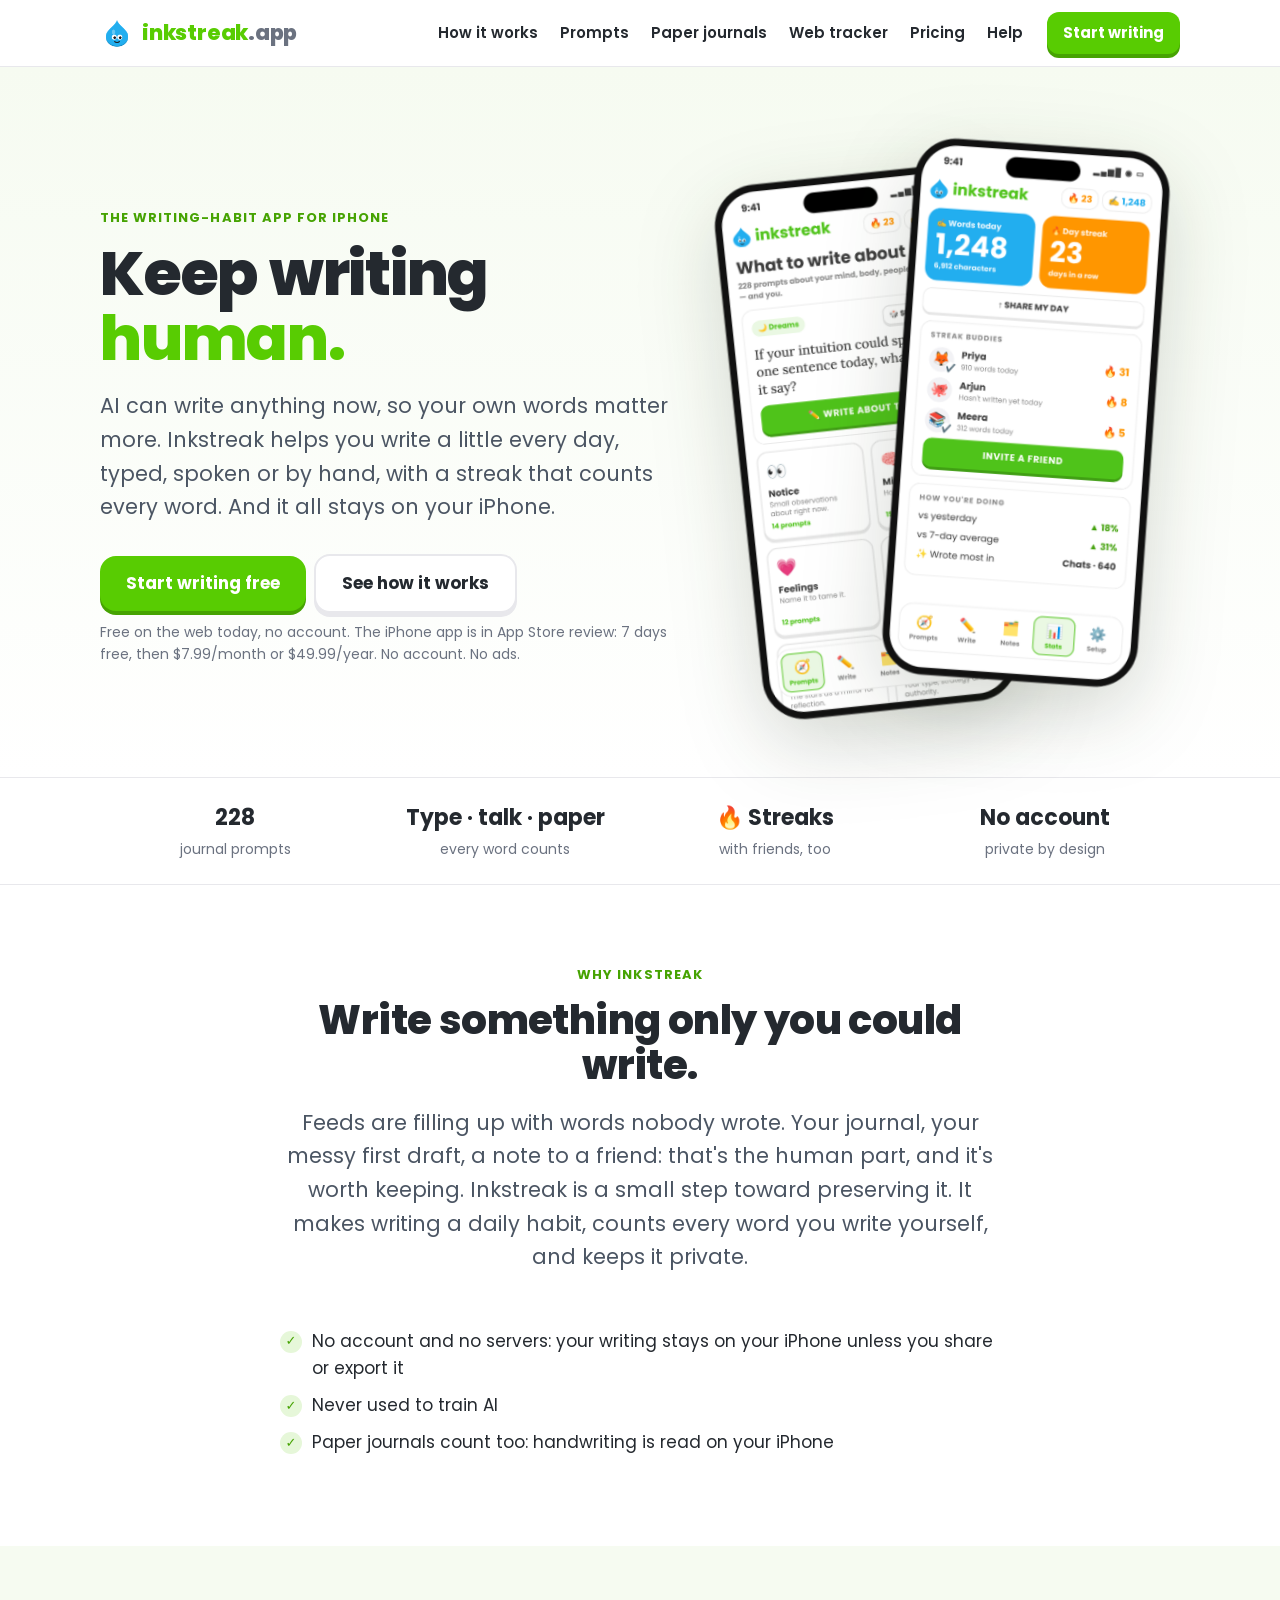
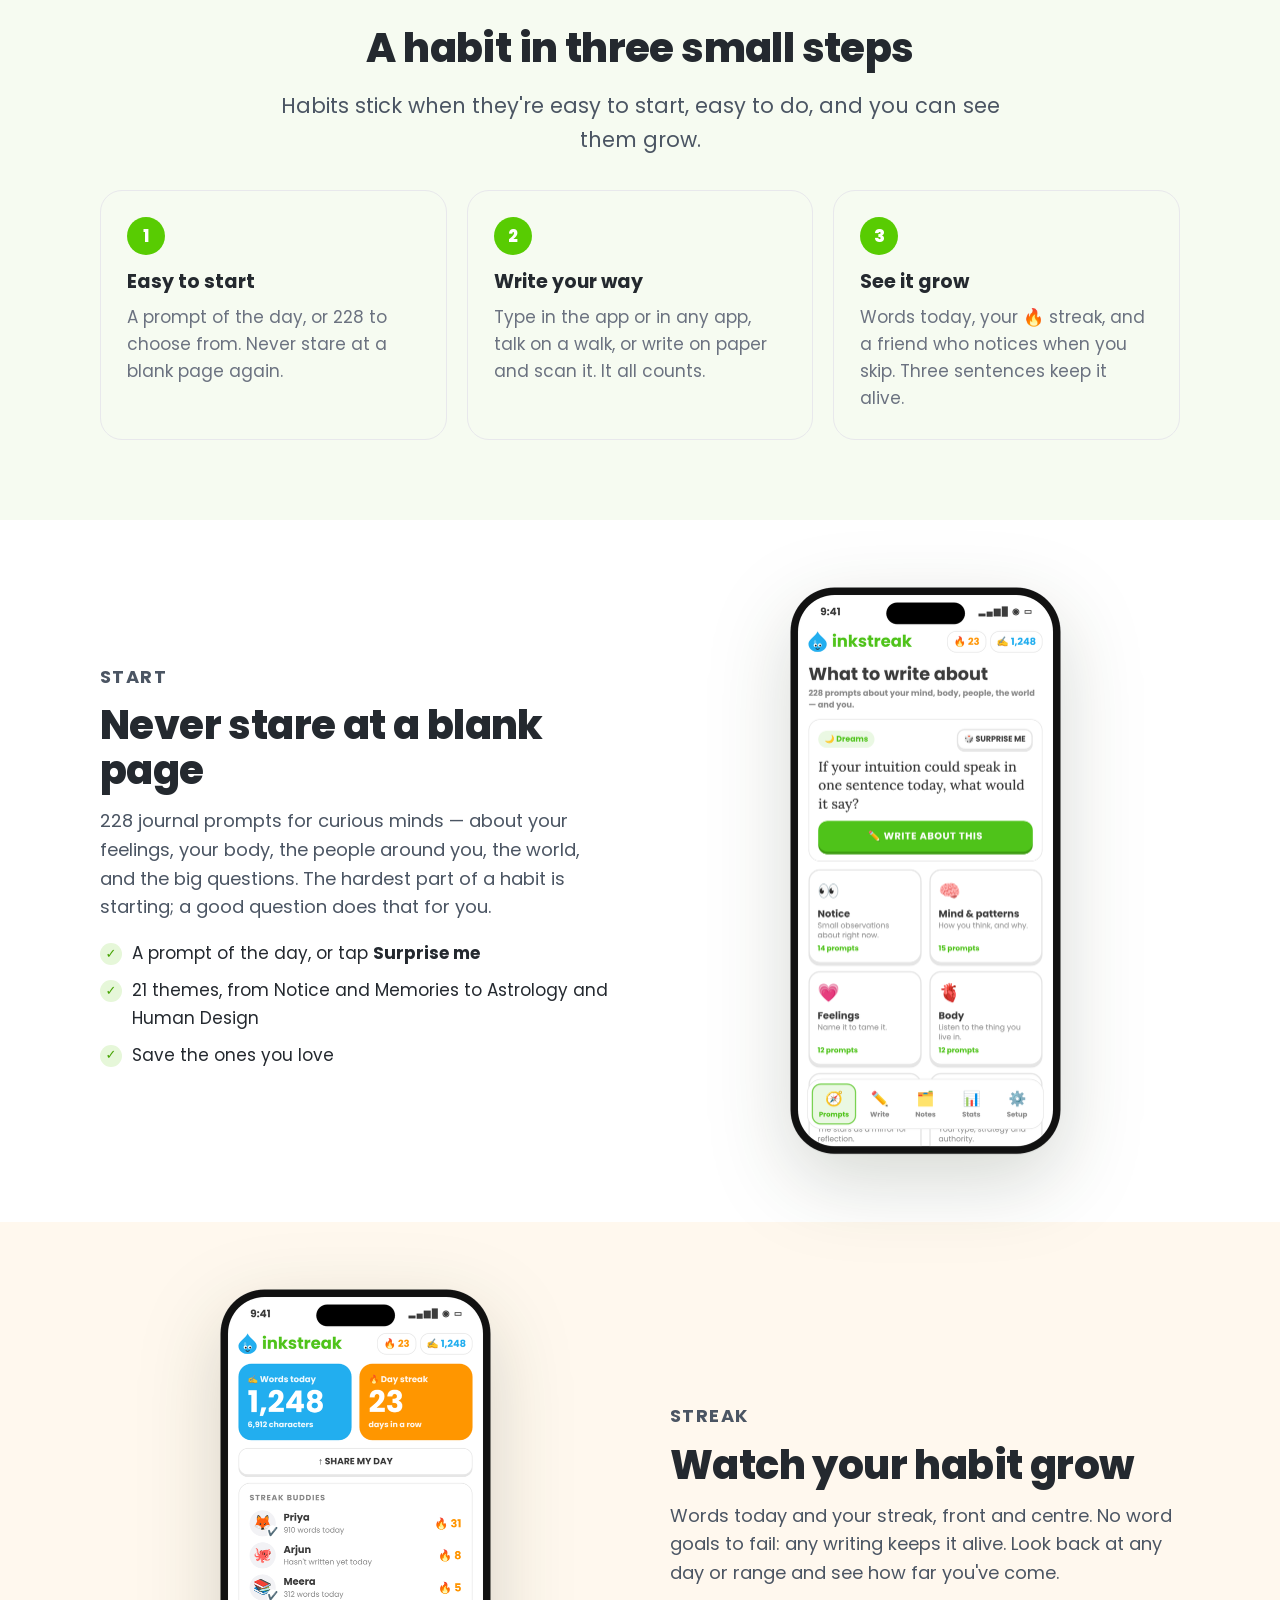
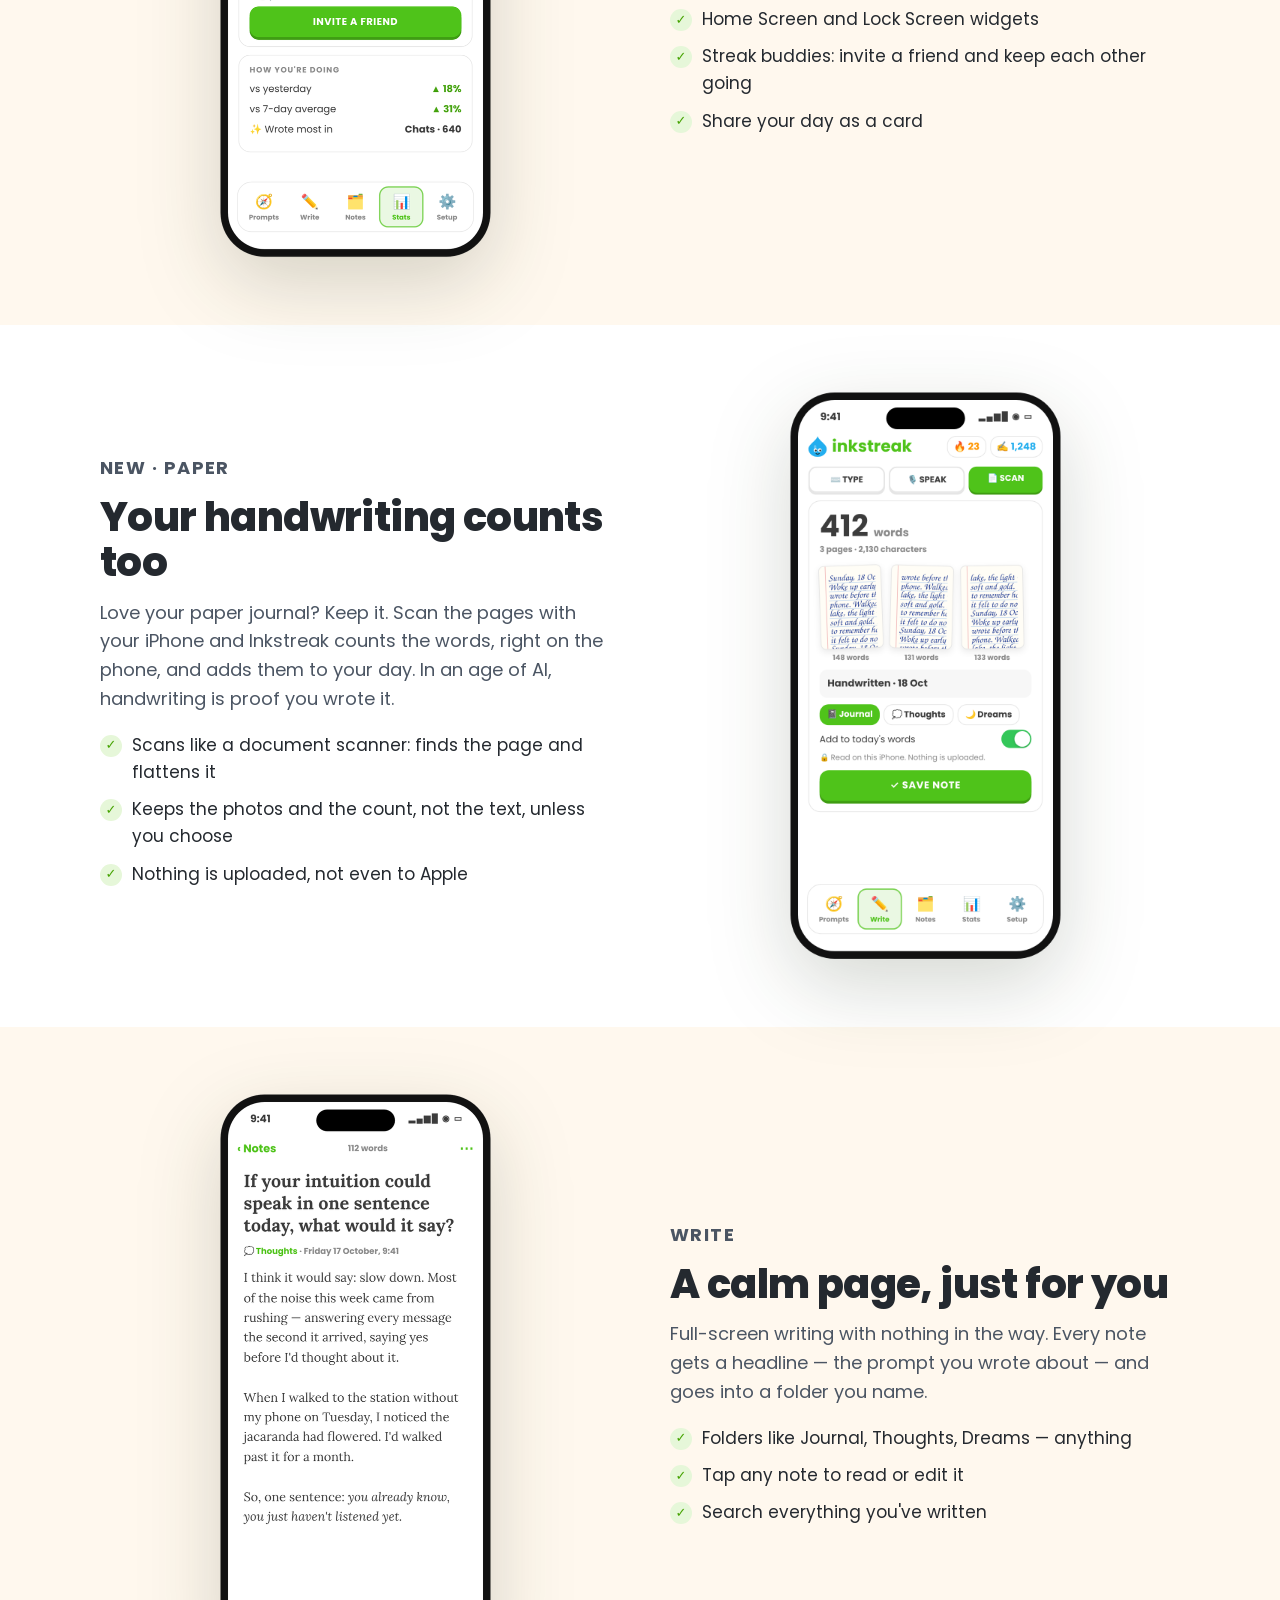
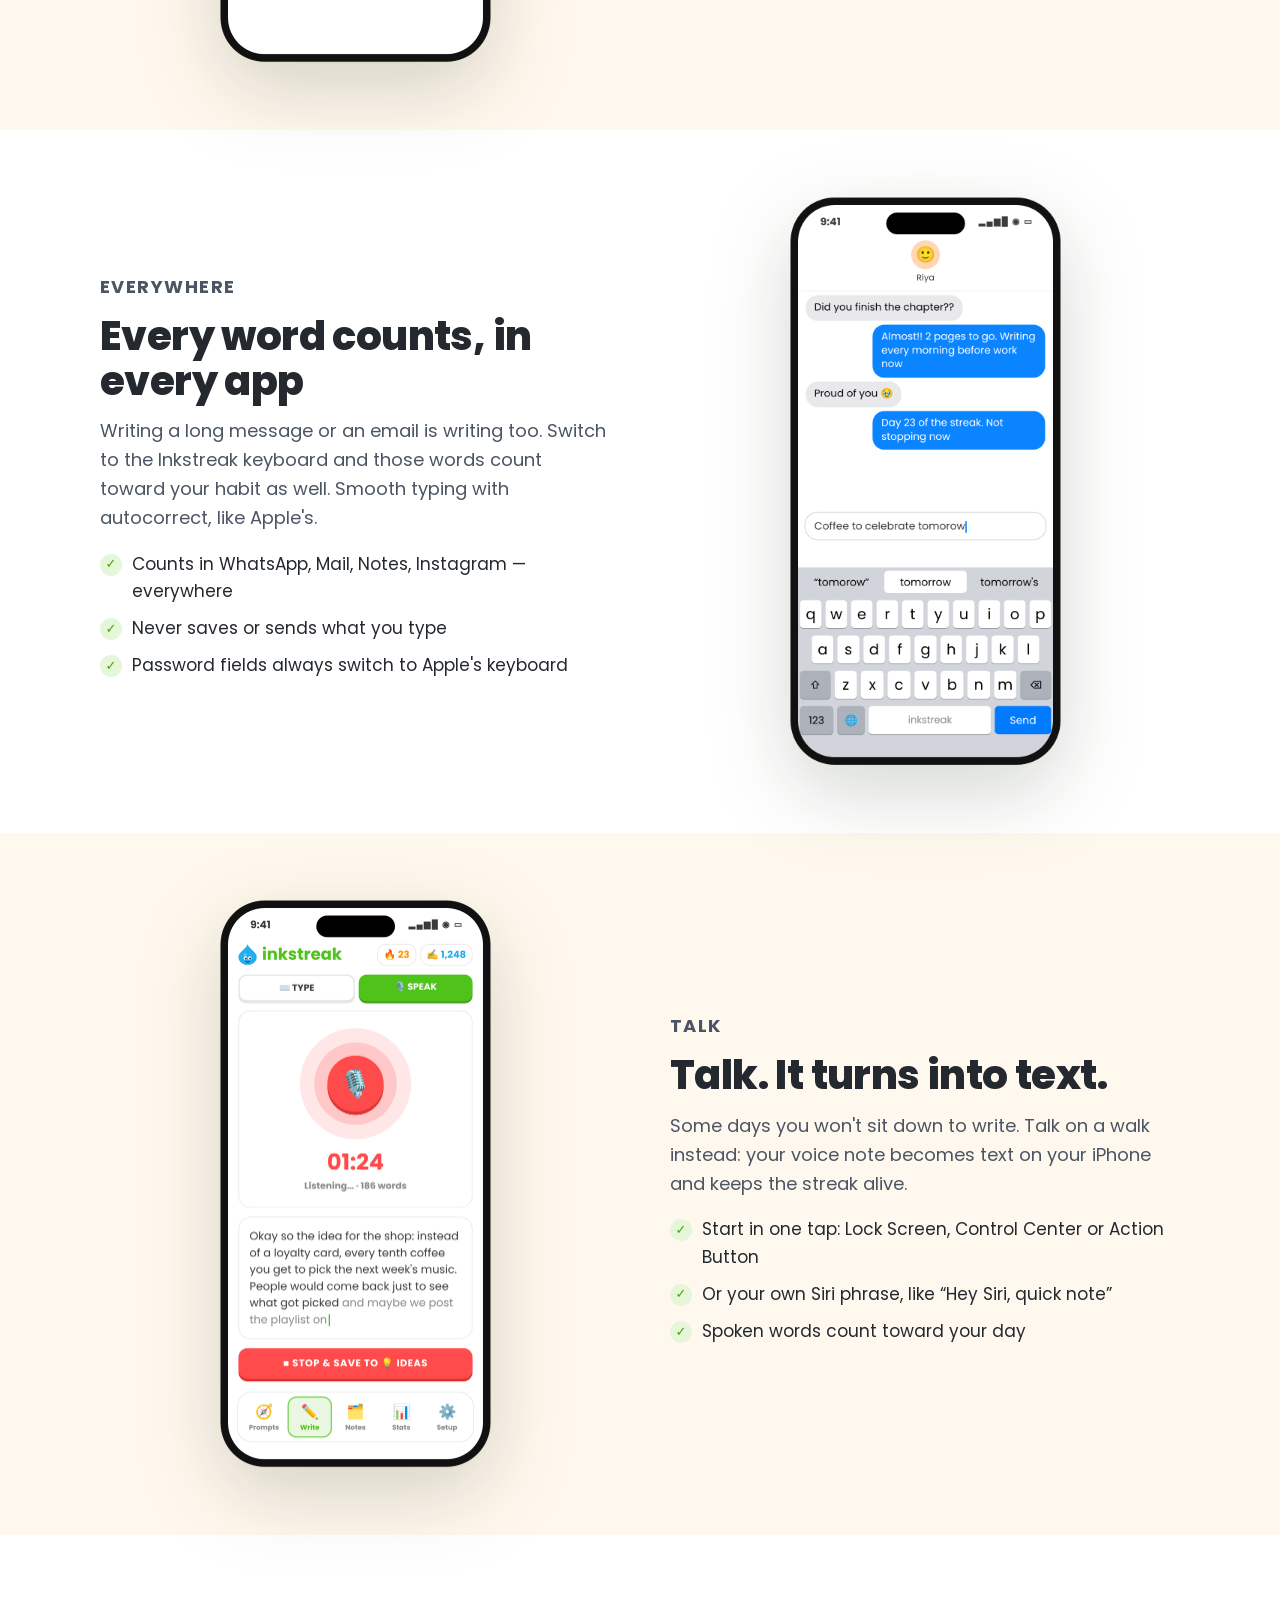
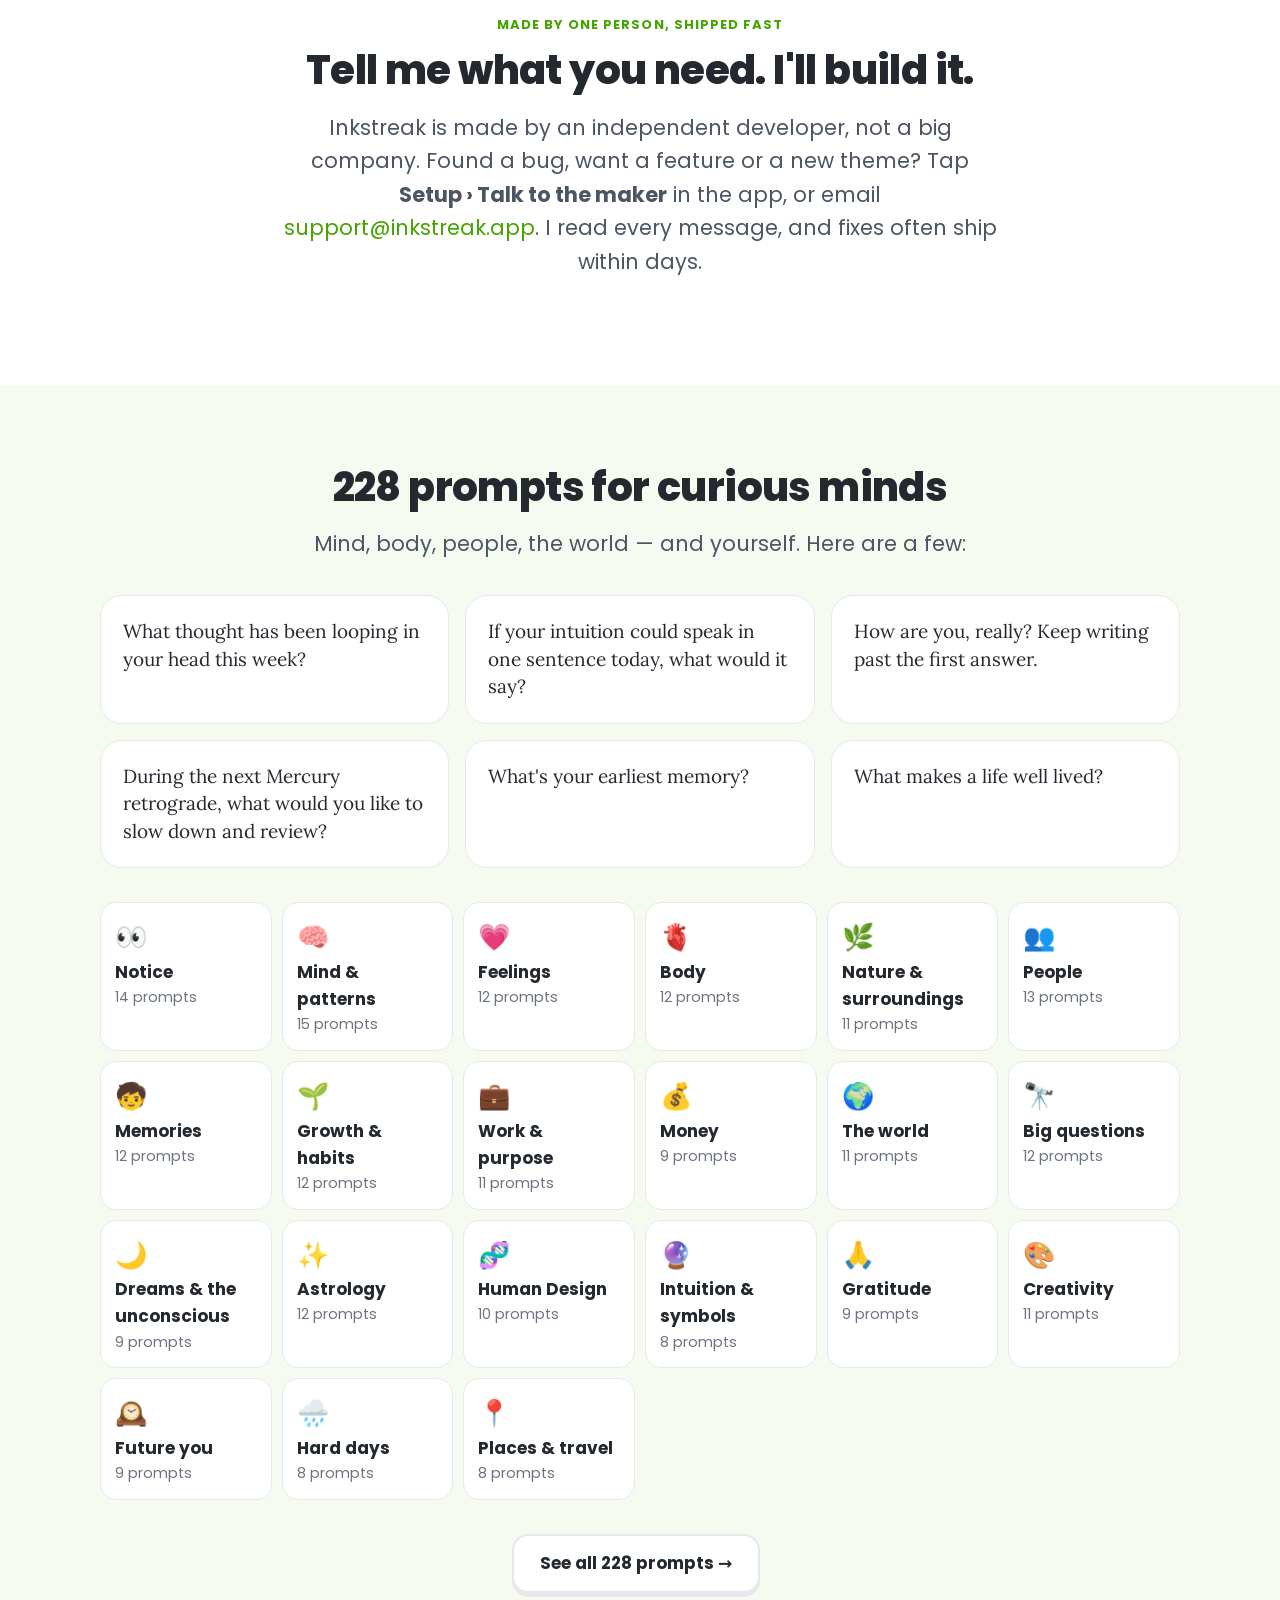
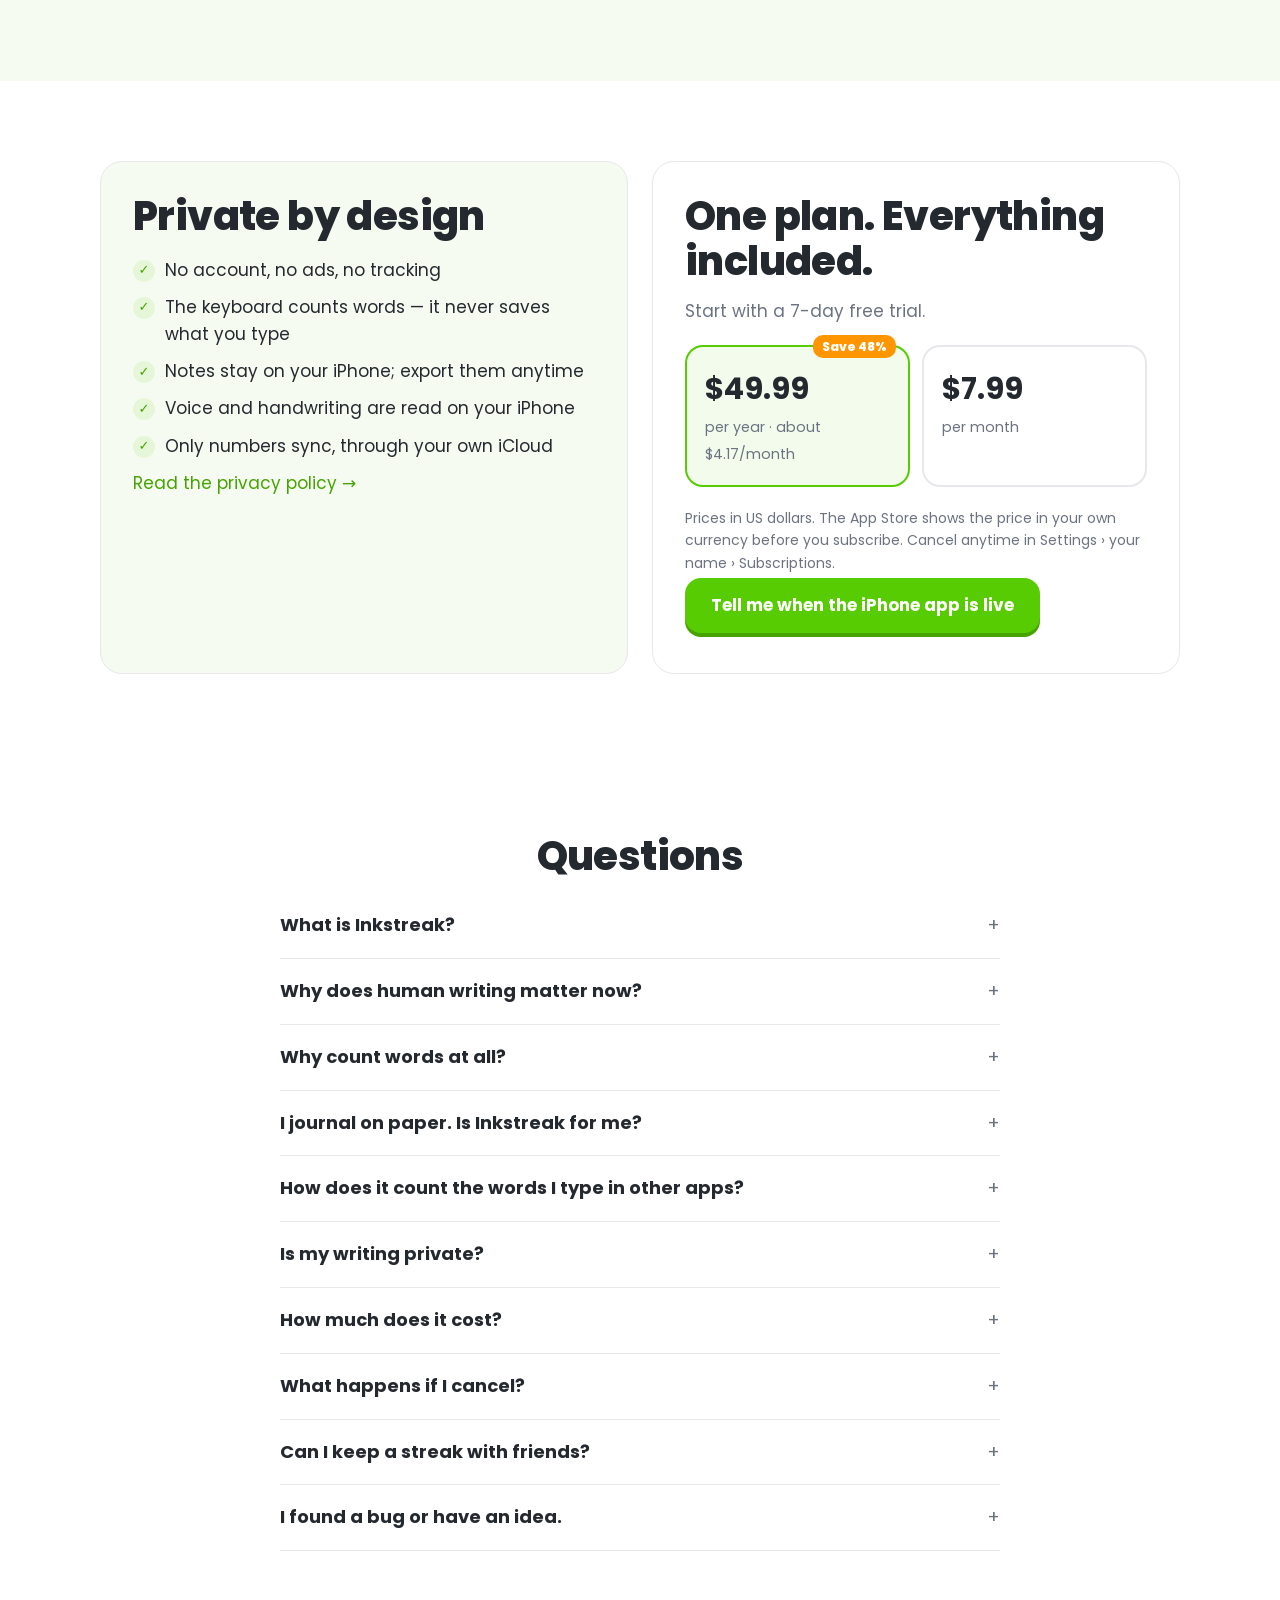
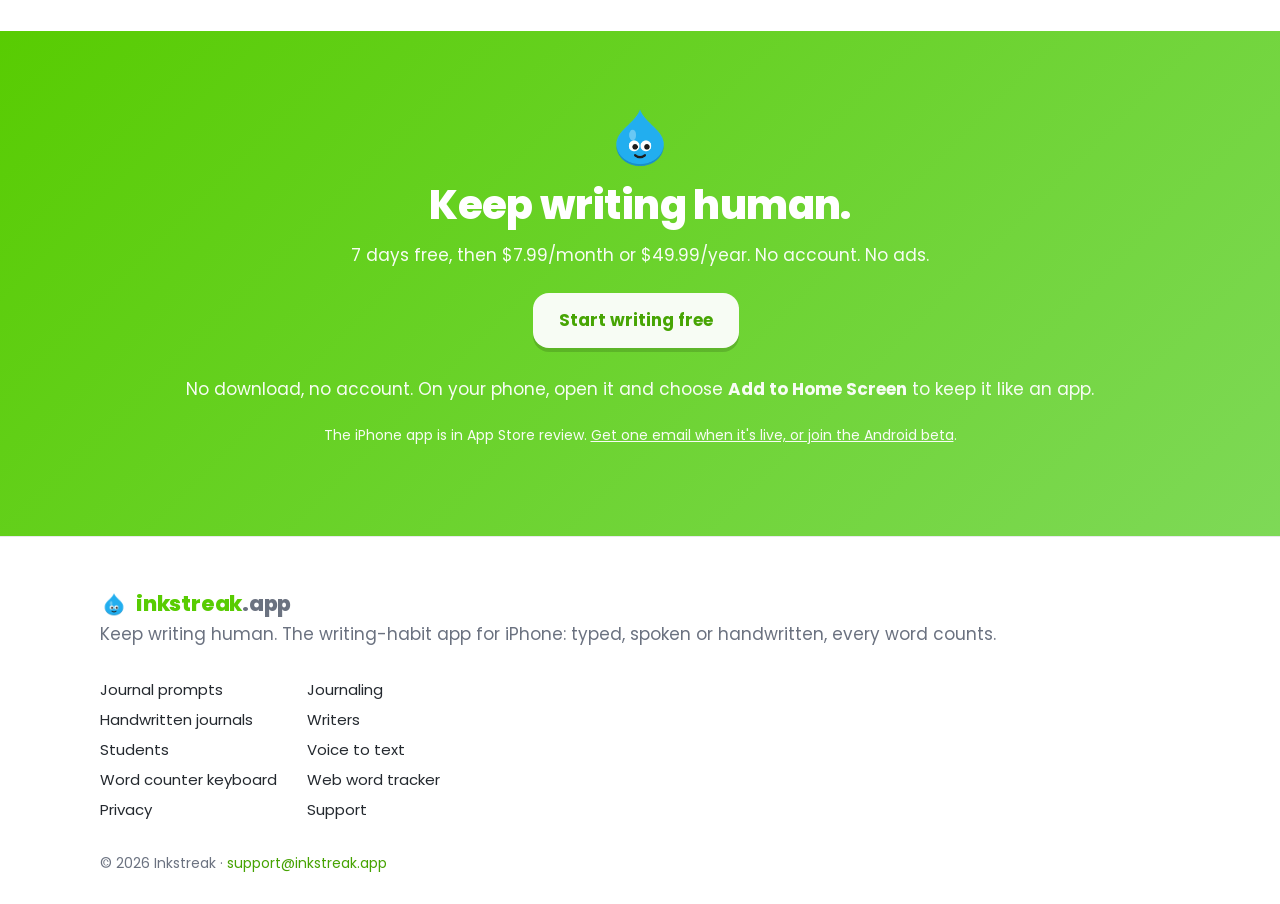
==== index.html @ d14803ef "Start writing buttons site-wide, note safety nudges and unlocks on the web tracker Co-Authored-By: C" ====
<!doctype html>
<html lang="en">
<head>
<meta charset="utf-8">
<meta name="viewport" content="width=device-width, initial-scale=1">
<title>Inkstreak — Keep Writing Human | Daily Writing Habit &amp; Journal Prompts for iPhone</title>
<meta name="description" content="AI can write anything, so your own words matter more. Build a daily writing habit with 228 journal prompts and a streak that counts every word you type, speak or write by hand. Private, on your iPhone. 7 days free.">
<link rel="canonical" href="https://inkstreak.app/">
<meta name="theme-color" content="#58CC02">
<meta property="og:type" content="website"><meta property="og:site_name" content="Inkstreak">
<meta property="og:title" content="Inkstreak — Keep Writing Human | Daily Writing Habit &amp; Journal Prompts for iPhone"><meta property="og:description" content="AI can write anything, so your own words matter more. Build a daily writing habit with 228 journal prompts and a streak that counts every word you type, speak or write by hand. Private, on your iPhone. 7 days free.">
<meta property="og:url" content="https://inkstreak.app/"><meta property="og:image" content="https://inkstreak.app/img/og.png">
<meta name="twitter:card" content="summary_large_image"><meta name="twitter:title" content="Inkstreak — Keep Writing Human | Daily Writing Habit &amp; Journal Prompts for iPhone">
<meta name="twitter:description" content="AI can write anything, so your own words matter more. Build a daily writing habit with 228 journal prompts and a streak that counts every word you type, speak or write by hand. Private, on your iPhone. 7 days free."><meta name="twitter:image" content="https://inkstreak.app/img/og.png">

<link rel="icon" type="image/png" href="favicon.png"><link rel="apple-touch-icon" href="apple-touch-icon.png">
<link rel="preconnect" href="https://fonts.googleapis.com"><link rel="preconnect" href="https://fonts.gstatic.com" crossorigin>
<link href="https://fonts.googleapis.com/css2?family=Poppins:wght@400;500;600;700;800&family=Lora:ital,wght@0,500;1,500&display=swap" rel="stylesheet">
<link rel="stylesheet" href="style.css">
<script defer data-website-id="dfid_KUDrv3UsUARsq1eUgd1q2" data-domain="inkstreak.app" src="https://datafa.st/js/script.cookieless.js"></script>
<script type="application/ld+json">{"@context": "https://schema.org", "@type": "SoftwareApplication", "name": "Inkstreak: Word Count Tracker", "alternateName": "Inkstreak", "operatingSystem": "iOS 18 or later", "applicationCategory": "ProductivityApplication", "description": "Keep writing human. Build a daily writing habit with journal prompts, voice notes, handwritten-journal scanning and a streak that counts every word you write. Private, on your iPhone.", "url": "https://inkstreak.app/", "image": "https://inkstreak.app/img/icon-512.png", "offers": [{"@type": "Offer", "name": "Inkstreak Plus monthly (7-day free trial)", "price": "7.99", "priceCurrency": "USD"}, {"@type": "Offer", "name": "Inkstreak Plus yearly (7-day free trial)", "price": "49.99", "priceCurrency": "USD"}]}</script>
<script type="application/ld+json">{"@context": "https://schema.org", "@type": "FAQPage", "mainEntity": [{"@type": "Question", "name": "What is Inkstreak?", "acceptedAnswer": {"@type": "Answer", "text": "An app that helps you build a daily writing habit. It gives you something to write about (228 journal prompts) and lets you write your way: type in the app or in any app with the Inkstreak keyboard, talk and it becomes text, or write on paper and scan the pages. Every word counts toward your daily streak, so a little writing every day becomes a habit that sticks."}}, {"@type": "Question", "name": "Why does human writing matter now?", "acceptedAnswer": {"@type": "Answer", "text": "Because so much text is now written by AI. Your own words, in a journal, a draft or a message, carry your thinking in a way generated text can't. Writing every day keeps that skill and that voice yours. Inkstreak keeps your writing on your iPhone and never uses it to train AI."}}, {"@type": "Question", "name": "Why count words at all?", "acceptedAnswer": {"@type": "Answer", "text": "Because what gets counted gets done. Seeing today's words and an unbroken streak is a small, honest reward that brings you back tomorrow. There's no word goal you have to hit: any writing on a day keeps the streak alive."}}, {"@type": "Question", "name": "I journal on paper. Is Inkstreak for me?", "acceptedAnswer": {"@type": "Answer", "text": "Yes. Scan your pages with your iPhone and Inkstreak counts the words on the phone itself, then adds them to your day. It keeps the photos and the count, not the text, unless you choose to. Nothing is uploaded."}}, {"@type": "Question", "name": "How does it count the words I type in other apps?", "acceptedAnswer": {"@type": "Answer", "text": "Switch to the Inkstreak keyboard (tap 🌐) and write anywhere: WhatsApp, Mail, Notes, Instagram. It looks like Apple's keyboard and adds up how many words you type. It never saves, reads back or sends your text, and password fields always use Apple's keyboard."}}, {"@type": "Question", "name": "Is my writing private?", "acceptedAnswer": {"@type": "Answer", "text": "Yes. There's no account and no server. Notes and scanned pages stay on your iPhone; only daily word counts sync between your devices through your own iCloud. Voice notes and handwriting are read on your iPhone."}}, {"@type": "Question", "name": "How much does it cost?", "acceptedAnswer": {"@type": "Answer", "text": "Everything starts with a 7-day free trial. After that it's $7.99 a month or $49.99 a year. Prices differ by country, and the App Store always shows yours before you subscribe. Cancel anytime in Settings › your name › Subscriptions before the trial ends and you pay nothing."}}, {"@type": "Question", "name": "What happens if I cancel?", "acceptedAnswer": {"@type": "Answer", "text": "The keyboard keeps working as a normal keyboard, but counting pauses. Your notes stay yours — you can still open, copy and export them."}}, {"@type": "Question", "name": "Can I keep a streak with friends?", "acceptedAnswer": {"@type": "Answer", "text": "Yes. Invite friends with a link from the Stats tab. You'll see each other's streak and words today — never your notes. It works through iCloud, so nobody needs an account."}}, {"@type": "Question", "name": "I found a bug or have an idea.", "acceptedAnswer": {"@type": "Answer", "text": "Please tell me! In the app, go to Setup › Talk to the maker, or email support@inkstreak.app. Inkstreak is made by one person, and fixes and ideas often ship within days."}}]}</script>
</head>
<body>
<header class="top"><div class="wrap top-row">
  <a class="brand" href="./"><img src="inky.png" alt="" width="34" height="34"><span>inkstreak<i>.app</i></span></a>
  <nav aria-label="Main"><a href="index.html#features">How it works</a><a href="journal-prompts.html">Prompts</a><a href="handwritten-journal.html">Paper journals</a><a href="write/">Web tracker</a><a href="index.html#pricing">Pricing</a><a href="support.html">Help</a></nav>
  <a class="btn small" href="write/">Start writing</a>
</div></header>
<main>

<section class="hero"><div class="wrap hero-grid">
  <div>
    <p class="kicker">The writing-habit app for iPhone</p>
    <h1>Keep writing <span class="hl">human.</span></h1>
    <p class="lead">AI can write anything now, so your own words matter more. Inkstreak helps you write a little every day, typed, spoken or by hand, with a streak that counts every word. And it all stays on your iPhone.</p>
    <a class="btn" href="write/">Start writing free</a><a class="btn ghost" href="#features">See how it works</a>
    <p class="muted small">Free on the web today, no account. The iPhone app is in App Store review: 7 days free, then <span data-inr="₹99">$7.99</span>/month or <span data-inr="₹999">$49.99</span>/year. No account. No ads.</p>
  </div>
  <div class="hero-phones"><img class="phone back" src="screen-prompts.png" alt="Inkstreak Prompts screen with a prompt of the day" width="285" height="582" loading="lazy"><img class="phone front" src="screen-stats.png" alt="Inkstreak Stats screen showing 1,248 words today and a 23-day streak" width="285" height="582" loading="lazy"></div>
</div></section>

<section class="strip"><div class="wrap strip-row">
  <div><b>228</b><span>journal prompts</span></div>
  <div><b>Type · talk · paper</b><span>every word counts</span></div>
  <div><b>🔥 Streaks</b><span>with friends, too</span></div>
  <div><b>No account</b><span>private by design</span></div>
</div></section>

<section class="section"><div class="wrap narrow center">
  <p class="kicker">Why Inkstreak</p>
  <h2>Write something only you could write.</h2>
  <p class="lead">Feeds are filling up with words nobody wrote. Your journal, your messy first draft, a note to a friend: that's the human part, and it's worth keeping. Inkstreak is a small step toward preserving it. It makes writing a daily habit, counts every word you write yourself, and keeps it private.</p>
  <ul class="ticks" style="display:inline-block;text-align:left">
    <li>No account and no servers: your writing stays on your iPhone unless you share or export it</li>
    <li>Never used to train AI</li>
    <li>Paper journals count too: handwriting is read on your iPhone</li>
  </ul>
</div></section>

<section class="section tint" id="how"><div class="wrap">
  <h2 class="center">A habit in three small steps</h2>
  <p class="center lead narrow">Habits stick when they're easy to start, easy to do, and you can see them grow.</p>
  <div class="steps">
    <div class="step"><span>1</span><h3>Easy to start</h3><p>A prompt of the day, or 228 to choose from. Never stare at a blank page again.</p></div>
    <div class="step"><span>2</span><h3>Write your way</h3><p>Type in the app or in any app, talk on a walk, or write on paper and scan it. It all counts.</p></div>
    <div class="step"><span>3</span><h3>See it grow</h3><p>Words today, your 🔥 streak, and a friend who notices when you skip. Three sentences keep it alive.</p></div>
  </div>
</div></section>

<div id="features"></div>
<section class="feature"><div class="wrap feature-grid">
<div class="feature-text"><p class="kicker">Start</p><h2>Never stare at a blank page</h2><p>228 journal prompts for curious minds — about your feelings, your body, the people around you, the world, and the big questions. The hardest part of a habit is starting; a good question does that for you.</p><ul class="ticks"><li>A prompt of the day, or tap <b>Surprise me</b></li><li>21 themes, from Notice and Memories to Astrology and Human Design</li><li>Save the ones you love</li></ul></div>
<div class="feature-img"><img class="phone " src="screen-prompts.png" alt="Prompts screen" width="285" height="582" loading="lazy"></div></div></section>
<section class="feature flip"><div class="wrap feature-grid">
<div class="feature-text"><p class="kicker">Streak</p><h2>Watch your habit grow</h2><p>Words today and your streak, front and centre. No word goals to fail: any writing keeps it alive. Look back at any day or range and see how far you've come.</p><ul class="ticks"><li>Home Screen and Lock Screen widgets</li><li>Streak buddies: invite a friend and keep each other going</li><li>Share your day as a card</li></ul></div>
<div class="feature-img"><img class="phone " src="screen-stats.png" alt="Stats with streak and buddies" width="285" height="582" loading="lazy"></div></div></section>
<section class="feature"><div class="wrap feature-grid">
<div class="feature-text"><p class="kicker">New · Paper</p><h2>Your handwriting counts too</h2><p>Love your paper journal? Keep it. Scan the pages with your iPhone and Inkstreak counts the words, right on the phone, and adds them to your day. In an age of AI, handwriting is proof you wrote it.</p><ul class="ticks"><li>Scans like a document scanner: finds the page and flattens it</li><li>Keeps the photos and the count, not the text, unless you choose</li><li>Nothing is uploaded, not even to Apple</li></ul></div>
<div class="feature-img"><img class="phone " src="screen-scan.png" alt="Scanned handwritten pages with a word count" width="285" height="582" loading="lazy"></div></div></section>
<section class="feature flip"><div class="wrap feature-grid">
<div class="feature-text"><p class="kicker">Write</p><h2>A calm page, just for you</h2><p>Full-screen writing with nothing in the way. Every note gets a headline — the prompt you wrote about — and goes into a folder you name.</p><ul class="ticks"><li>Folders like Journal, Thoughts, Dreams — anything</li><li>Tap any note to read or edit it</li><li>Search everything you've written</li></ul></div>
<div class="feature-img"><img class="phone " src="screen-note.png" alt="A note open in focus mode" width="285" height="582" loading="lazy"></div></div></section>
<section class="feature"><div class="wrap feature-grid">
<div class="feature-text"><p class="kicker">Everywhere</p><h2>Every word counts, in every app</h2><p>Writing a long message or an email is writing too. Switch to the Inkstreak keyboard and those words count toward your habit as well. Smooth typing with autocorrect, like Apple's.</p><ul class="ticks"><li>Counts in WhatsApp, Mail, Notes, Instagram — everywhere</li><li>Never saves or sends what you type</li><li>Password fields always switch to Apple's keyboard</li></ul></div>
<div class="feature-img"><img class="phone " src="screen-keyboard.png" alt="The Inkstreak keyboard with autocorrect" width="285" height="582" loading="lazy"></div></div></section>
<section class="feature flip"><div class="wrap feature-grid">
<div class="feature-text"><p class="kicker">Talk</p><h2>Talk. It turns into text.</h2><p>Some days you won't sit down to write. Talk on a walk instead: your voice note becomes text on your iPhone and keeps the streak alive.</p><ul class="ticks"><li>Start in one tap: Lock Screen, Control Center or Action Button</li><li>Or your own Siri phrase, like “Hey Siri, quick note”</li><li>Spoken words count toward your day</li></ul></div>
<div class="feature-img"><img class="phone " src="screen-voice.png" alt="Recording a voice note" width="285" height="582" loading="lazy"></div></div></section>

<section class="section"><div class="wrap narrow center">
  <p class="kicker">Made by one person, shipped fast</p>
  <h2>Tell me what you need. I'll build it.</h2>
  <p class="lead">Inkstreak is made by an independent developer, not a big company. Found a bug, want a feature or a new theme? Tap <b>Setup › Talk to the maker</b> in the app, or email <a href="mailto:support@inkstreak.app">support@inkstreak.app</a>. I read every message, and fixes often ship within days.</p>
</div></section>

<section class="section tint" id="prompts"><div class="wrap">
  <h2 class="center">228 prompts for curious minds</h2>
  <p class="center lead narrow">Mind, body, people, the world — and yourself. Here are a few:</p>
  <div class="pq-grid"><blockquote class="pq">What thought has been looping in your head this week?</blockquote><blockquote class="pq">If your intuition could speak in one sentence today, what would it say?</blockquote><blockquote class="pq">How are you, really? Keep writing past the first answer.</blockquote><blockquote class="pq">During the next Mercury retrograde, what would you like to slow down and review?</blockquote><blockquote class="pq">What&#x27;s your earliest memory?</blockquote><blockquote class="pq">What makes a life well lived?</blockquote></div>
  <div class="ptiles"><a class="ptile" href="journal-prompts.html#notice"><span class="pemoji">👀</span><b>Notice</b><small>14 prompts</small></a><a class="ptile" href="journal-prompts.html#mind"><span class="pemoji">🧠</span><b>Mind &amp; patterns</b><small>15 prompts</small></a><a class="ptile" href="journal-prompts.html#feelings"><span class="pemoji">💗</span><b>Feelings</b><small>12 prompts</small></a><a class="ptile" href="journal-prompts.html#body"><span class="pemoji">🫀</span><b>Body</b><small>12 prompts</small></a><a class="ptile" href="journal-prompts.html#nature"><span class="pemoji">🌿</span><b>Nature &amp; surroundings</b><small>11 prompts</small></a><a class="ptile" href="journal-prompts.html#people"><span class="pemoji">👥</span><b>People</b><small>13 prompts</small></a><a class="ptile" href="journal-prompts.html#memory"><span class="pemoji">🧒</span><b>Memories</b><small>12 prompts</small></a><a class="ptile" href="journal-prompts.html#growth"><span class="pemoji">🌱</span><b>Growth &amp; habits</b><small>12 prompts</small></a><a class="ptile" href="journal-prompts.html#work"><span class="pemoji">💼</span><b>Work &amp; purpose</b><small>11 prompts</small></a><a class="ptile" href="journal-prompts.html#money"><span class="pemoji">💰</span><b>Money</b><small>9 prompts</small></a><a class="ptile" href="journal-prompts.html#world"><span class="pemoji">🌍</span><b>The world</b><small>11 prompts</small></a><a class="ptile" href="journal-prompts.html#big"><span class="pemoji">🔭</span><b>Big questions</b><small>12 prompts</small></a><a class="ptile" href="journal-prompts.html#dreams"><span class="pemoji">🌙</span><b>Dreams &amp; the unconscious</b><small>9 prompts</small></a><a class="ptile" href="journal-prompts.html#astrology"><span class="pemoji">✨</span><b>Astrology</b><small>12 prompts</small></a><a class="ptile" href="journal-prompts.html#humandesign"><span class="pemoji">🧬</span><b>Human Design</b><small>10 prompts</small></a><a class="ptile" href="journal-prompts.html#symbols"><span class="pemoji">🔮</span><b>Intuition &amp; symbols</b><small>8 prompts</small></a><a class="ptile" href="journal-prompts.html#gratitude"><span class="pemoji">🙏</span><b>Gratitude</b><small>9 prompts</small></a><a class="ptile" href="journal-prompts.html#creative"><span class="pemoji">🎨</span><b>Creativity</b><small>11 prompts</small></a><a class="ptile" href="journal-prompts.html#future"><span class="pemoji">🕰️</span><b>Future you</b><small>9 prompts</small></a><a class="ptile" href="journal-prompts.html#hard"><span class="pemoji">🌧️</span><b>Hard days</b><small>8 prompts</small></a><a class="ptile" href="journal-prompts.html#travel"><span class="pemoji">📍</span><b>Places &amp; travel</b><small>8 prompts</small></a></div>
  <p class="center"><a class="btn ghost" href="journal-prompts.html">See all 228 prompts →</a></p>
</div></section>

<section class="section"><div class="wrap two">
  <div class="privacy-card">
    <h2>Private by design</h2>
    <ul class="ticks">
      <li>No account, no ads, no tracking</li>
      <li>The keyboard counts words — it never saves what you type</li>
      <li>Notes stay on your iPhone; export them anytime</li>
      <li>Voice and handwriting are read on your iPhone</li>
      <li>Only numbers sync, through your own iCloud</li>
    </ul>
    <a href="privacy.html">Read the privacy policy →</a>
  </div>
  <div class="price-card" id="pricing">
    <h2>One plan. Everything included.</h2>
    <p class="muted">Start with a 7-day free trial.</p>
    <div class="plans">
      <div class="plan best"><span class="tag">Save <span data-inr="16%">48%</span></span><b><span data-inr="₹999">$49.99</span></b><small>per year · about <span data-inr="₹83">$4.17</span>/month</small></div>
      <div class="plan"><b><span data-inr="₹99">$7.99</span></b><small>per month</small></div>
    </div>
    <p class="muted small"><span data-inr="Prices in Indian rupees, including taxes.">Prices in US dollars. The App Store shows the price in your own currency before you subscribe.</span> Cancel anytime in Settings › your name › Subscriptions.</p>
    <a class="btn" href="write/#get-app">Tell me when the iPhone app is live</a>
  </div>
</div></section>

<section class="section"><div class="wrap narrow"><h2 class="center">Questions</h2><details><summary>What is Inkstreak?</summary><p>An app that helps you build a daily writing habit. It gives you something to write about (228 journal prompts) and lets you write your way: type in the app or in any app with the Inkstreak keyboard, talk and it becomes text, or write on paper and scan the pages. Every word counts toward your daily streak, so a little writing every day becomes a habit that sticks.</p></details><details><summary>Why does human writing matter now?</summary><p>Because so much text is now written by AI. Your own words, in a journal, a draft or a message, carry your thinking in a way generated text can't. Writing every day keeps that skill and that voice yours. Inkstreak keeps your writing on your iPhone and never uses it to train AI.</p></details><details><summary>Why count words at all?</summary><p>Because what gets counted gets done. Seeing today's words and an unbroken streak is a small, honest reward that brings you back tomorrow. There's no word goal you have to hit: any writing on a day keeps the streak alive.</p></details><details><summary>I journal on paper. Is Inkstreak for me?</summary><p>Yes. Scan your pages with your iPhone and Inkstreak counts the words on the phone itself, then adds them to your day. It keeps the photos and the count, not the text, unless you choose to. Nothing is uploaded.</p></details><details><summary>How does it count the words I type in other apps?</summary><p>Switch to the Inkstreak keyboard (tap 🌐) and write anywhere: WhatsApp, Mail, Notes, Instagram. It looks like Apple's keyboard and adds up how many words you type. It never saves, reads back or sends your text, and password fields always use Apple's keyboard.</p></details><details><summary>Is my writing private?</summary><p>Yes. There's no account and no server. Notes and scanned pages stay on your iPhone; only daily word counts sync between your devices through your own iCloud. Voice notes and handwriting are read on your iPhone.</p></details><details><summary>How much does it cost?</summary><p>Everything starts with a 7-day free trial. After that it's <span data-inr="₹99">$7.99</span> a month or <span data-inr="₹999">$49.99</span> a year. <span data-inr=''>Prices differ by country, and the App Store always shows yours before you subscribe. </span>Cancel anytime in Settings › your name › Subscriptions before the trial ends and you pay nothing.</p></details><details><summary>What happens if I cancel?</summary><p>The keyboard keeps working as a normal keyboard, but counting pauses. Your notes stay yours — you can still open, copy and export them.</p></details><details><summary>Can I keep a streak with friends?</summary><p>Yes. Invite friends with a link from the Stats tab. You'll see each other's streak and words today — never your notes. It works through iCloud, so nobody needs an account.</p></details><details><summary>I found a bug or have an idea.</summary><p>Please tell me! In the app, go to Setup › Talk to the maker, or email support@inkstreak.app. Inkstreak is made by one person, and fixes and ideas often ship within days.</p></details></div></section>
<section class="cta-band" id="get"><div class="wrap center">
  <img src="inky.png" alt="" width="72" height="72">
  <h2>Keep writing human.</h2>
  <p>7 days free, then <span data-inr="₹99">$7.99</span>/month or <span data-inr="₹999">$49.99</span>/year. No account. No ads.</p>
  <p><a class="btn" href="write/">Start writing free</a></p>
  <p>No download, no account. On your phone, open it and choose <b>Add to Home Screen</b> to keep it like an app.</p>
  <p class="small">The iPhone app is in App Store review. <a style="color:#fff;text-decoration:underline" href="write/#get-app">Get one email when it's live, or join the Android beta</a>.</p>
</div></section>
</main>
<footer class="foot"><div class="wrap foot-row">
  <div><a class="brand" href="./"><img src="inky.png" alt="" width="28" height="28"><span>inkstreak<i>.app</i></span></a>
  <p class="muted">Keep writing human. The writing-habit app for iPhone: typed, spoken or handwritten, every word counts.</p></div>
  <nav aria-label="Footer">
    <a href="journal-prompts.html">Journal prompts</a><a href="journaling.html">Journaling</a><a href="handwritten-journal.html">Handwritten journals</a><a href="writers.html">Writers</a>
    <a href="students.html">Students</a><a href="voice-to-text.html">Voice to text</a><a href="typing-stats.html">Word counter keyboard</a>
    <a href="write/">Web word tracker</a><a href="privacy.html">Privacy</a><a href="support.html">Support</a></nav>
</div><div class="wrap muted small-print">© 2026 Inkstreak · <a href="mailto:support@inkstreak.app">support@inkstreak.app</a></div></footer>
<script>
(function(){try{var tz=Intl.DateTimeFormat().resolvedOptions().timeZone||"";
if(tz==="Asia/Kolkata"||tz==="Asia/Calcutta"){document.querySelectorAll("[data-inr]").forEach(function(el){el.textContent=el.getAttribute("data-inr");});
document.documentElement.classList.add("in");}}catch(e){}})();
</script>
</body>
</html>
---- style.css ----
:root{
  --green:#58CC02;--green-d:#46A302;--blue:#22AEEF;--orange:#FF9600;
  --ink:#24292F;--soft:#6B7280;--line:#E8E8EC;--bg:#FFFFFF;--tint:#F6FBF1;--cream:#FFF8EE;
  --r:22px;--max:1120px;
}
*{box-sizing:border-box;margin:0}
html{scroll-behavior:smooth}
body{font-family:Poppins,system-ui,-apple-system,sans-serif;color:var(--ink);background:var(--bg);font-size:17px;line-height:1.6;-webkit-font-smoothing:antialiased}
img{max-width:100%;height:auto;display:block}
a{color:var(--green-d);text-decoration:none}
a:hover{text-decoration:underline}
.wrap{max-width:var(--max);margin:0 auto;padding:0 20px}
.narrow{max-width:760px;margin-left:auto;margin-right:auto}
.center{text-align:center}
.muted{color:var(--soft)}
.small{font-size:14px}
h1{font-size:clamp(38px,6vw,62px);line-height:1.05;letter-spacing:-.02em;font-weight:800}
h2{font-size:clamp(28px,4vw,40px);line-height:1.12;letter-spacing:-.015em;font-weight:800;margin-bottom:14px}
h3{font-size:19px;font-weight:700}
.lead{font-size:clamp(18px,2vw,21px);color:#4B5563;margin:18px 0 26px}
.kicker{font-size:13px;font-weight:700;letter-spacing:.08em;text-transform:uppercase;color:var(--green-d);margin-bottom:12px}
.hl{color:var(--green)}

/* buttons */
.btn{display:inline-block;background:var(--green);color:#fff;font-weight:700;padding:14px 26px;border-radius:16px;box-shadow:0 4px 0 var(--green-d);margin:4px 8px 8px 0;transition:transform .1s}
.btn:hover{text-decoration:none;transform:translateY(1px);box-shadow:0 3px 0 var(--green-d)}
.btn.ghost{background:#fff;color:var(--ink);border:2px solid var(--line);box-shadow:0 4px 0 var(--line)}
.btn.small{padding:9px 16px;font-size:15px;border-radius:12px;margin:0}

/* header */
.top{position:sticky;top:0;z-index:10;background:rgba(255,255,255,.88);backdrop-filter:saturate(180%) blur(14px);border-bottom:1px solid var(--line)}
.top-row{display:flex;align-items:center;gap:24px;height:66px}
.brand{display:flex;align-items:center;gap:8px;font-weight:800;font-size:21px;color:var(--green);letter-spacing:-.01em}
.brand:hover{text-decoration:none}
.brand i{font-style:normal;color:var(--soft)}
.top nav{display:flex;gap:22px;margin-left:auto}
.top nav a{color:var(--ink);font-weight:600;font-size:15px}
@media(max-width:720px){.top nav{display:none}.top .btn{margin-left:auto}}

/* hero */
.hero{padding:70px 0 40px;background:linear-gradient(180deg,var(--tint),#fff)}
.hero.sub{padding:56px 0 30px}
.hero-grid{display:grid;grid-template-columns:1.1fr .9fr;gap:40px;align-items:center}
.hero-phones{position:relative;height:600px}
.hero-phones .phone{position:absolute;width:270px}
.hero-phones .back{left:4%;top:30px;transform:rotate(-6deg)}
.hero-phones .front{right:4%;top:0;transform:rotate(4deg)}
.hero-img{display:flex;justify-content:center}
.phone{width:285px;filter:drop-shadow(0 26px 40px rgba(20,40,10,.18))}
@media(max-width:860px){
  .hero-grid{grid-template-columns:1fr;text-align:center}
  .hero-phones{height:470px;max-width:440px;margin:0 auto;width:100%}
  .hero-phones .phone{width:215px}
  .lead{margin-left:auto;margin-right:auto}
}

/* strip */
.strip{border-top:1px solid var(--line);border-bottom:1px solid var(--line)}
.strip-row{display:grid;grid-template-columns:repeat(4,1fr);text-align:center;padding:22px 20px}
.strip-row b{display:block;font-size:22px}
.strip-row span{color:var(--soft);font-size:14px}
@media(max-width:640px){.strip-row{grid-template-columns:repeat(2,1fr);gap:16px}}

/* sections */
.section{padding:80px 0}
.tint{background:var(--tint)}
.steps{display:grid;grid-template-columns:repeat(3,1fr);gap:20px;margin-top:34px}
.step{border:1.5px solid var(--line);border-radius:var(--r);padding:26px}
.step span{display:inline-grid;place-items:center;width:38px;height:38px;border-radius:50%;background:var(--green);color:#fff;font-weight:800;margin-bottom:12px}
.step p{color:var(--soft);margin-top:6px}
@media(max-width:760px){.steps{grid-template-columns:1fr}}

/* features */
.feature{padding:60px 0}
.feature.flip{background:var(--cream)}
.feature-grid{display:grid;grid-template-columns:1fr 1fr;gap:60px;align-items:center}
.feature.flip .feature-text{order:2}
.feature-img{display:flex;justify-content:center}
.feature-text p{color:#4B5563;font-size:18px}
.ticks{list-style:none;padding:0;margin-top:18px}
.ticks li{position:relative;padding-left:32px;margin:10px 0}
.ticks li:before{content:"✓";position:absolute;left:0;top:0;width:22px;height:22px;border-radius:50%;background:#E6F7D9;color:var(--green-d);font-weight:800;font-size:13px;display:grid;place-items:center;margin-top:3px}
@media(max-width:860px){.feature-grid{grid-template-columns:1fr;gap:28px}.feature.flip .feature-text{order:0}}

/* prompts */
.pq-grid{display:grid;grid-template-columns:repeat(3,1fr);gap:16px;margin:34px 0}
.pq{font-family:Lora,Georgia,serif;font-size:19px;line-height:1.45;background:#fff;border:1.5px solid var(--line);border-radius:var(--r);padding:22px}
.ptiles{display:grid;grid-template-columns:repeat(auto-fill,minmax(150px,1fr));gap:10px;margin-bottom:30px}
.ptile{display:flex;flex-direction:column;background:#fff;border:1.5px solid var(--line);border-radius:16px;padding:14px;color:var(--ink)}
.ptile:hover{text-decoration:none;border-color:var(--green)}
.pemoji{font-size:26px}
.ptile small{color:var(--soft)}
@media(max-width:860px){.pq-grid{grid-template-columns:1fr}}
.toc{display:flex;flex-wrap:wrap;gap:8px;margin-bottom:40px}
.toc a{border:1.5px solid var(--line);border-radius:30px;padding:7px 14px;color:var(--ink);font-weight:600;font-size:15px}
.pcat{padding:30px 0;border-top:1px solid var(--line);scroll-margin-top:80px}
.pcat ol{margin-top:14px;padding-left:24px}
.pcat li{font-family:Lora,Georgia,serif;font-size:19px;margin:8px 0}

/* privacy + pricing */
.two{display:grid;grid-template-columns:1fr 1fr;gap:24px}
.privacy-card,.price-card{border:1.5px solid var(--line);border-radius:var(--r);padding:32px}
.privacy-card{background:var(--tint)}
.plans{display:grid;grid-template-columns:1fr 1fr;gap:12px;margin:20px 0}
.plan{position:relative;border:2px solid var(--line);border-radius:18px;padding:18px}
.plan.best{border-color:var(--green);background:#F3FBEC}
.plan b{display:block;font-size:30px}
.plan small{color:var(--soft)}
.tag{position:absolute;top:-12px;right:12px;background:var(--orange);color:#fff;font-size:12px;font-weight:800;border-radius:10px;padding:2px 9px}
@media(max-width:860px){.two{grid-template-columns:1fr}}

/* faq */
details{border-bottom:1px solid var(--line);padding:18px 0}
summary{font-weight:700;font-size:18px;cursor:pointer;list-style:none}
summary::-webkit-details-marker{display:none}
summary:after{content:"+";float:right;color:var(--soft);font-weight:400}
details[open] summary:after{content:"–"}
details p{color:#4B5563;margin-top:10px}

/* prose pages */
.prose h1{font-size:44px;margin-bottom:8px}
.prose h2{font-size:24px;margin:34px 0 8px}
.prose p{margin:10px 0;color:#374151}

/* cta + footer */
.cta-band{background:linear-gradient(135deg,var(--green),#7ED957);color:#fff;padding:70px 0}
.cta-band img{margin:0 auto 10px}
.cta-band h2{color:#fff}
.cta-band p{opacity:.95;margin-bottom:20px}
.cta-band .btn{background:#fff;color:var(--green-d);box-shadow:0 4px 0 rgba(0,0,0,.15)}
.foot{padding:50px 0 30px;border-top:1px solid var(--line)}
.foot-row{display:flex;justify-content:space-between;gap:30px;flex-wrap:wrap}
.foot nav{display:grid;grid-template-columns:repeat(2,auto);gap:6px 30px}
.foot nav a{color:var(--ink);font-size:15px}
.small-print{margin-top:30px;font-size:14px}
.lead.narrow{margin-left:auto;margin-right:auto}
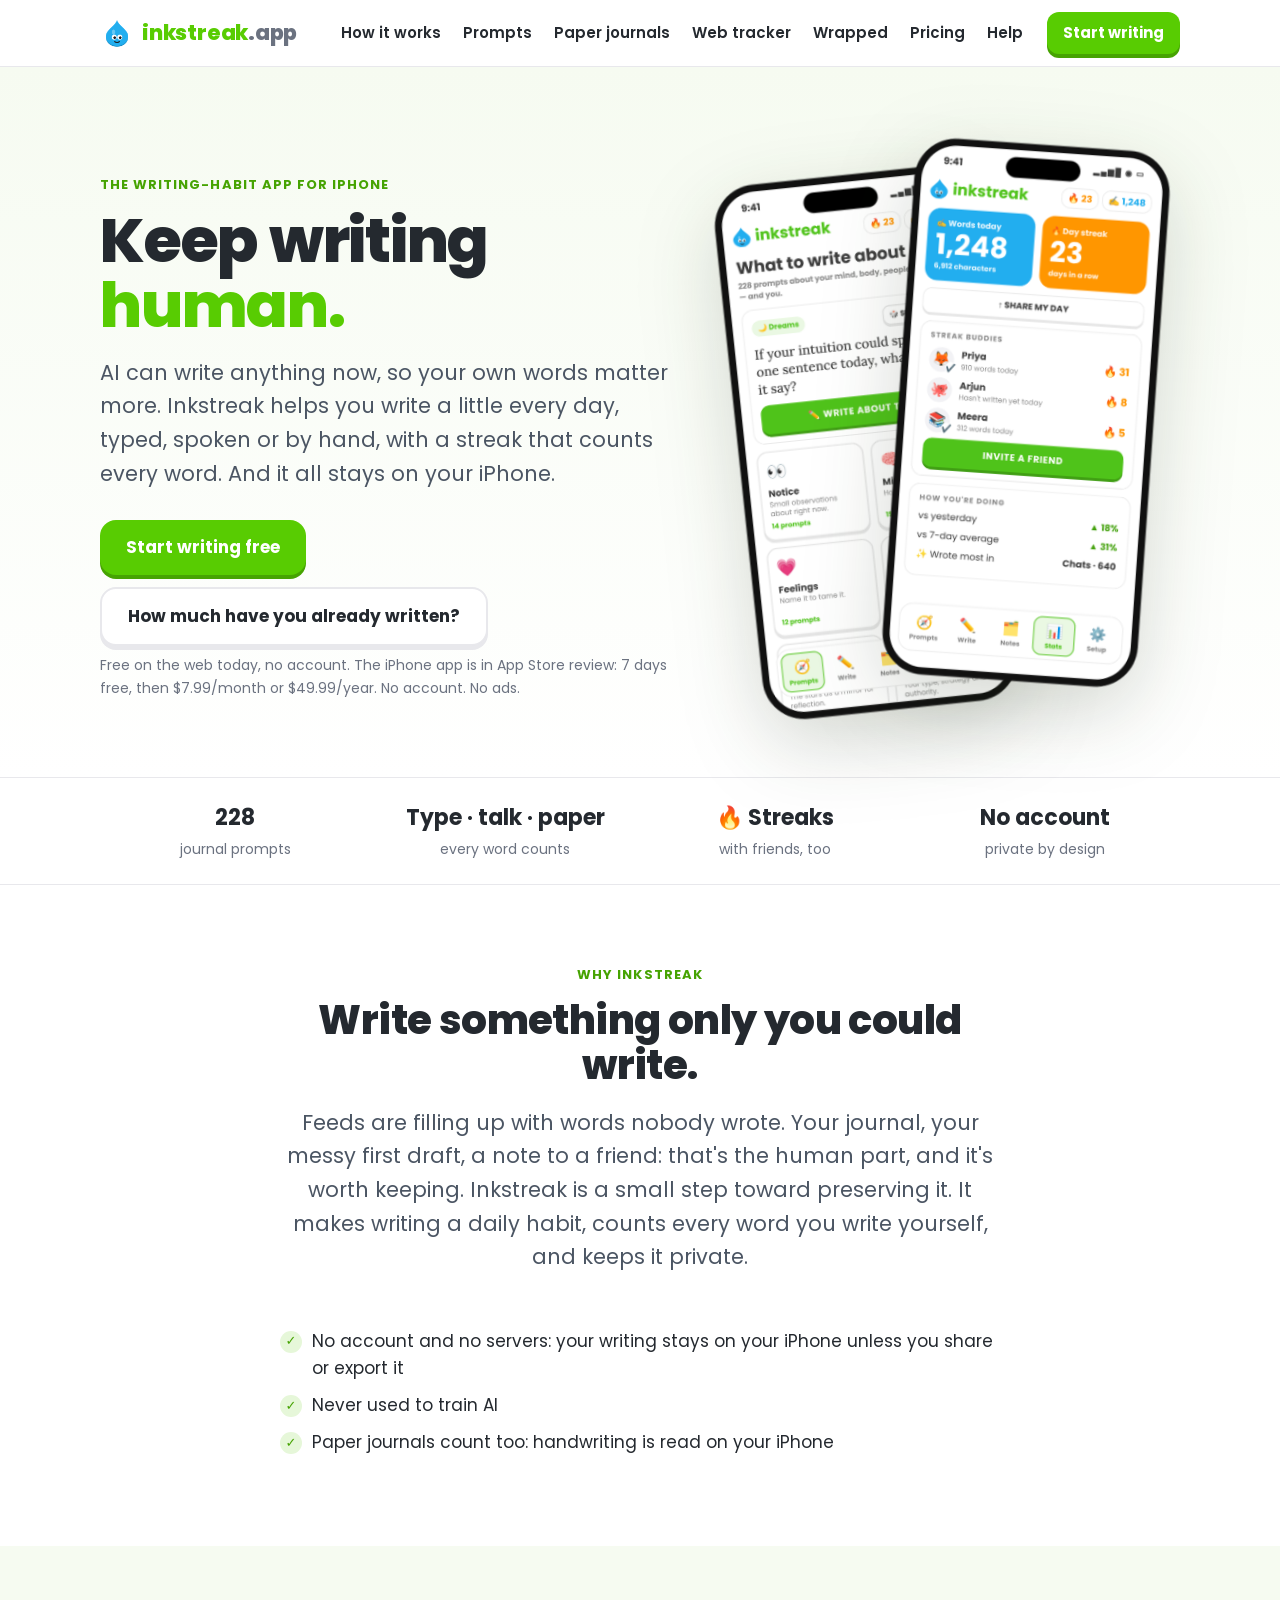
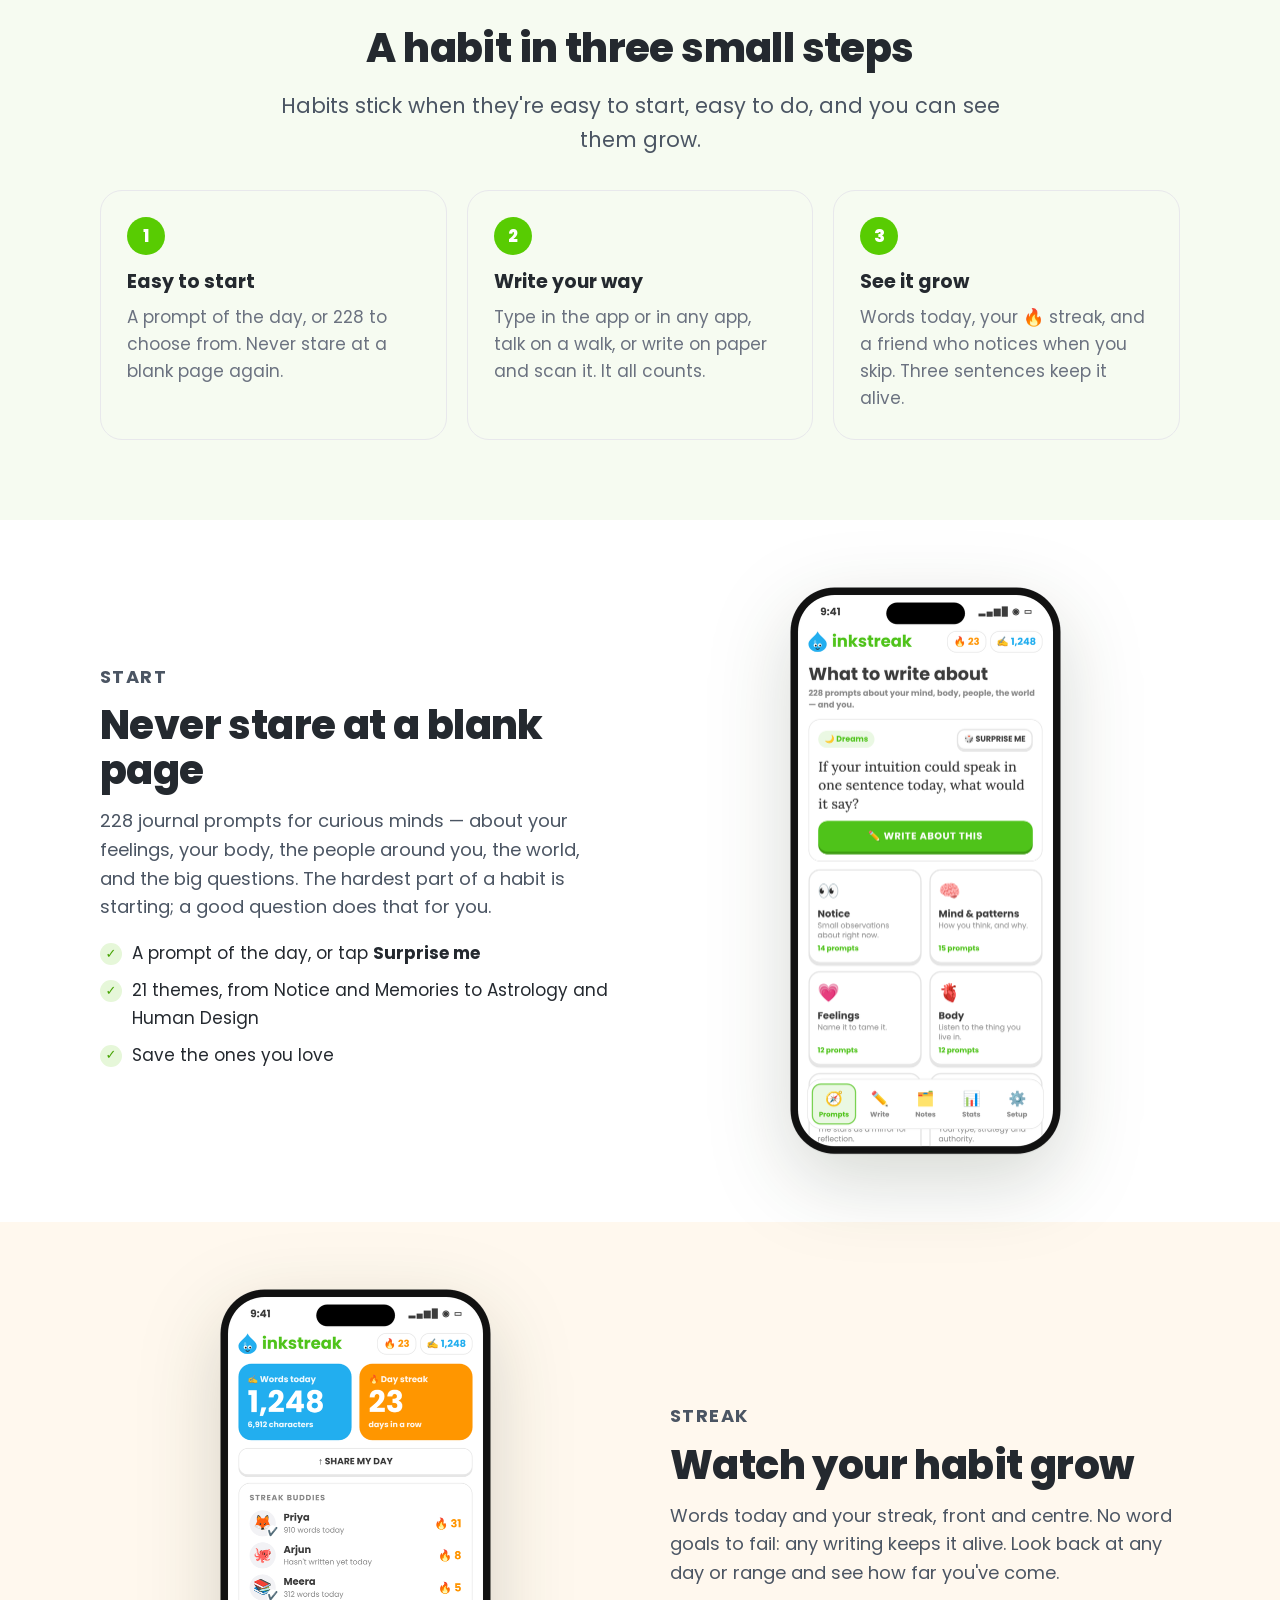
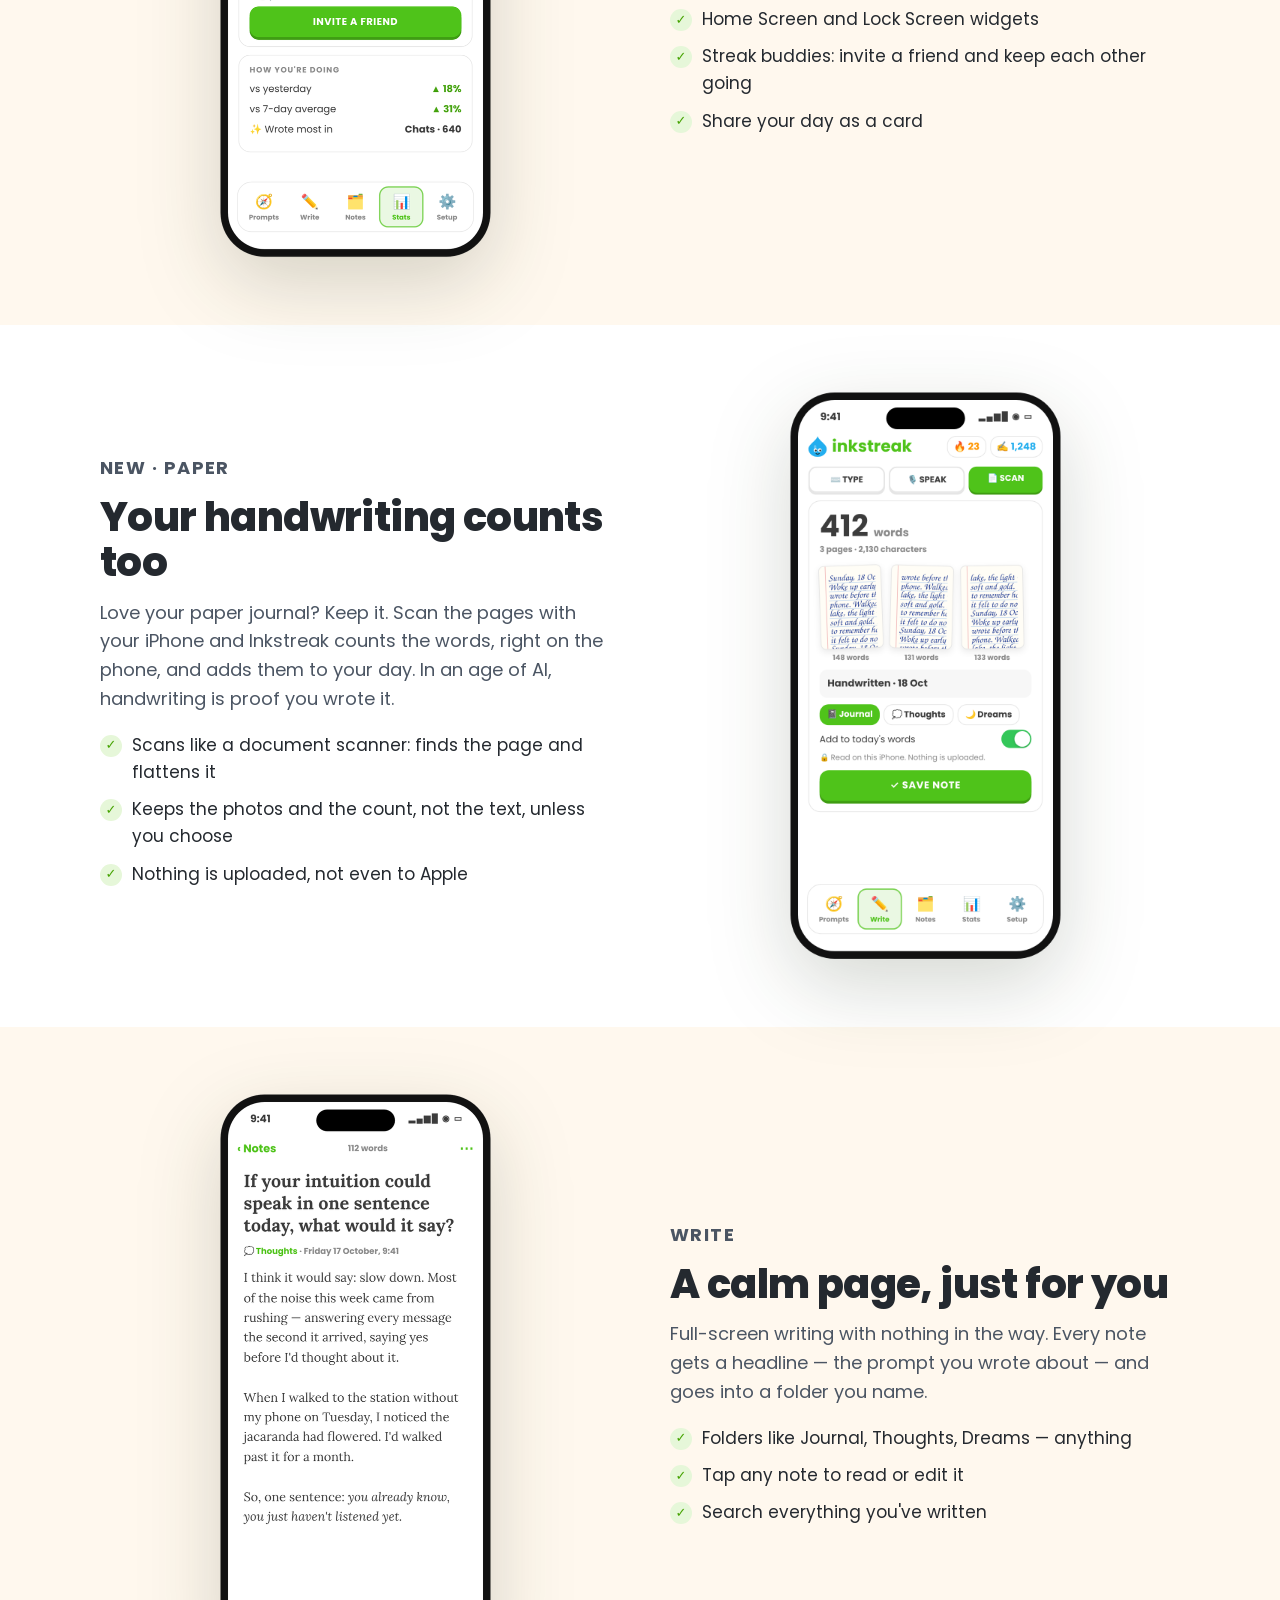
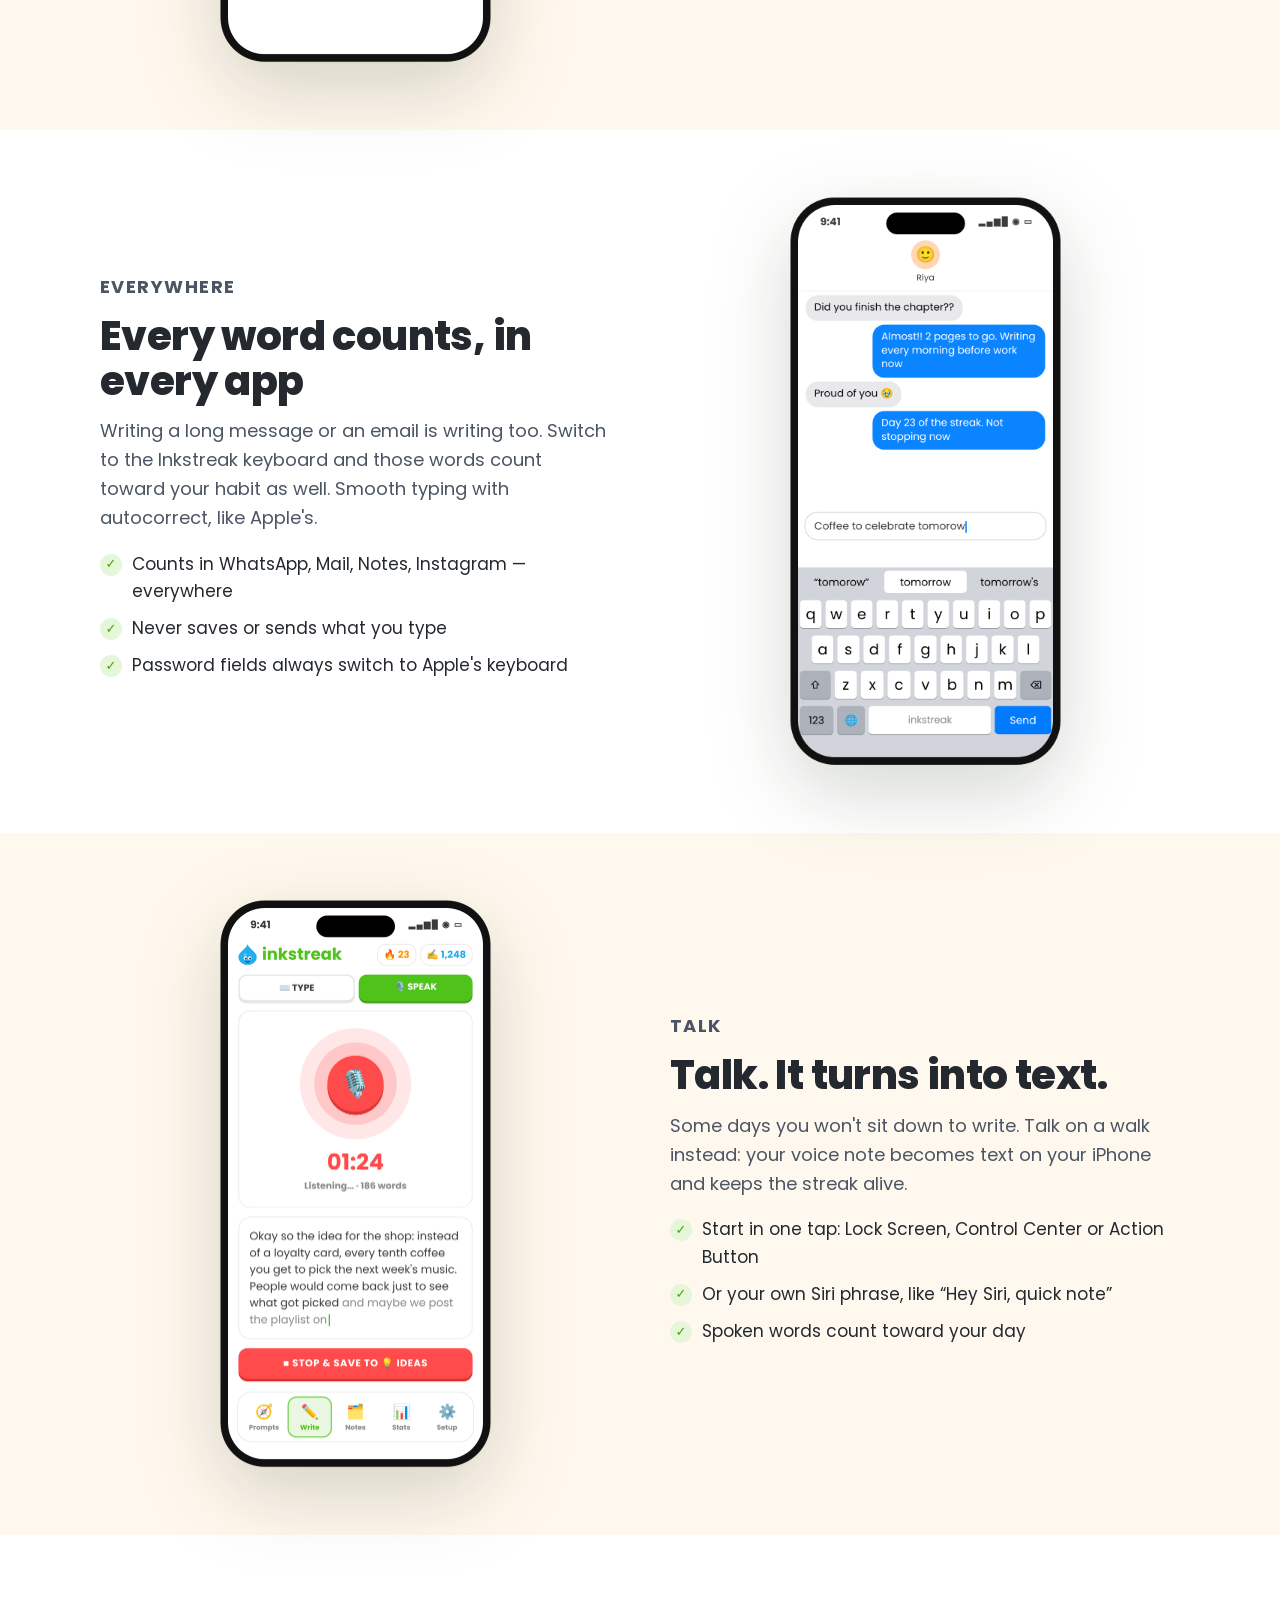
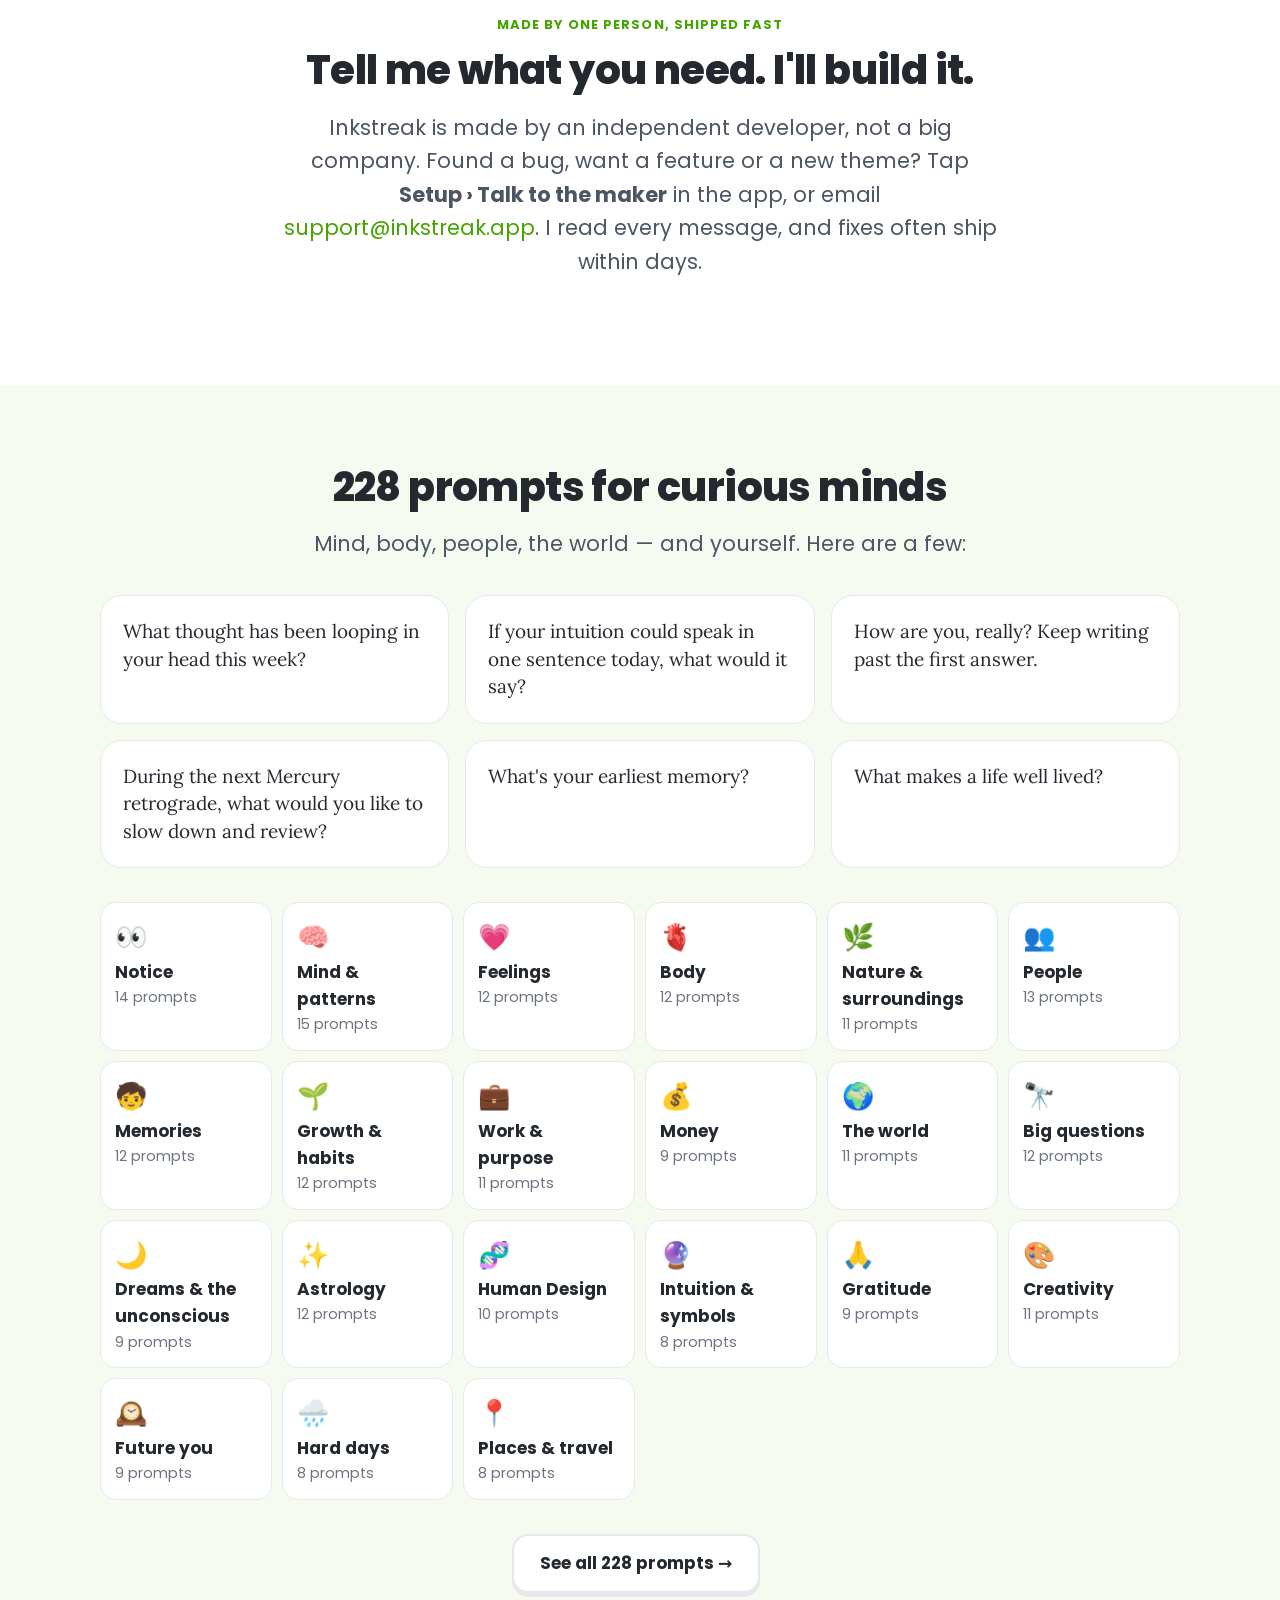
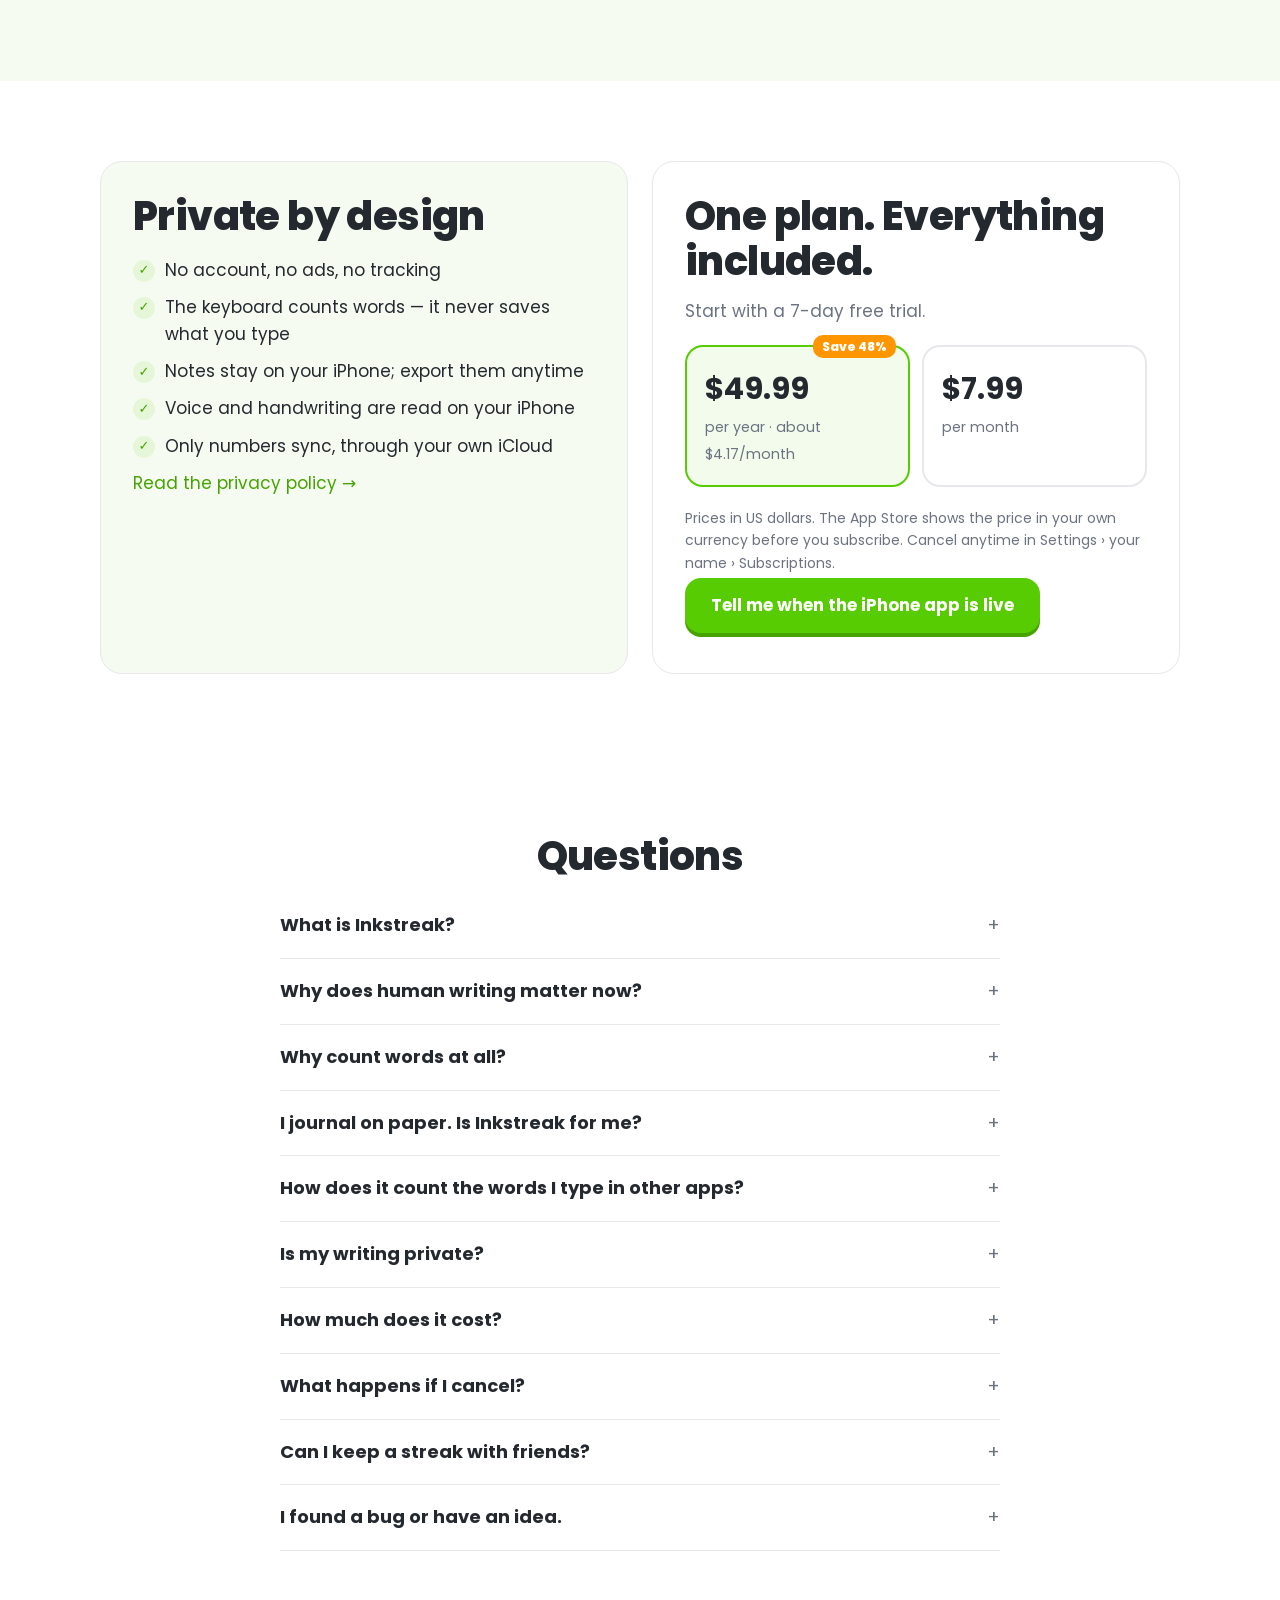
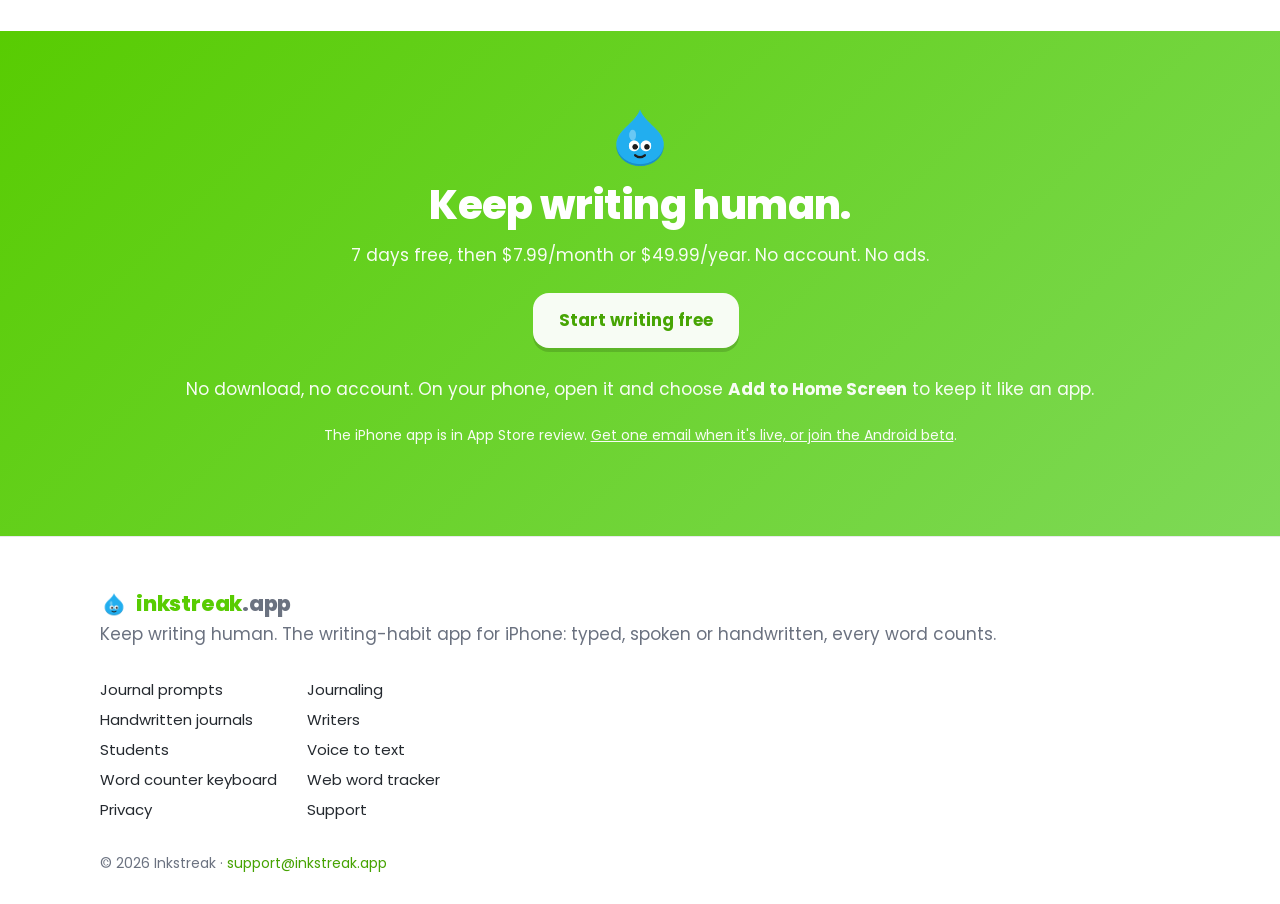
==== commit d3207043: "Add Writing Wrapped, Human receipt and 5-minute sprint Co-Authored-By: Claude Opus 5.5 <noreply@anth" ====
--- a/index.html
+++ b/index.html
@@ -24,7 +24,7 @@
 <body>
 <header class="top"><div class="wrap top-row">
   <a class="brand" href="./"><img src="inky.png" alt="" width="34" height="34"><span>inkstreak<i>.app</i></span></a>
-  <nav aria-label="Main"><a href="index.html#features">How it works</a><a href="journal-prompts.html">Prompts</a><a href="handwritten-journal.html">Paper journals</a><a href="write/">Web tracker</a><a href="index.html#pricing">Pricing</a><a href="support.html">Help</a></nav>
+  <nav aria-label="Main"><a href="index.html#features">How it works</a><a href="journal-prompts.html">Prompts</a><a href="handwritten-journal.html">Paper journals</a><a href="write/">Web tracker</a><a href="wrapped/">Wrapped</a><a href="index.html#pricing">Pricing</a><a href="support.html">Help</a></nav>
   <a class="btn small" href="write/">Start writing</a>
 </div></header>
 <main>
@@ -34,7 +34,7 @@
     <p class="kicker">The writing-habit app for iPhone</p>
     <h1>Keep writing <span class="hl">human.</span></h1>
     <p class="lead">AI can write anything now, so your own words matter more. Inkstreak helps you write a little every day, typed, spoken or by hand, with a streak that counts every word. And it all stays on your iPhone.</p>
-    <a class="btn" href="write/">Start writing free</a><a class="btn ghost" href="#features">See how it works</a>
+    <a class="btn" href="write/">Start writing free</a><a class="btn ghost" href="wrapped/">How much have you already written?</a>
     <p class="muted small">Free on the web today, no account. The iPhone app is in App Store review: 7 days free, then <span data-inr="₹99">$7.99</span>/month or <span data-inr="₹999">$49.99</span>/year. No account. No ads.</p>
   </div>
   <div class="hero-phones"><img class="phone back" src="screen-prompts.png" alt="Inkstreak Prompts screen with a prompt of the day" width="285" height="582" loading="lazy"><img class="phone front" src="screen-stats.png" alt="Inkstreak Stats screen showing 1,248 words today and a 23-day streak" width="285" height="582" loading="lazy"></div>
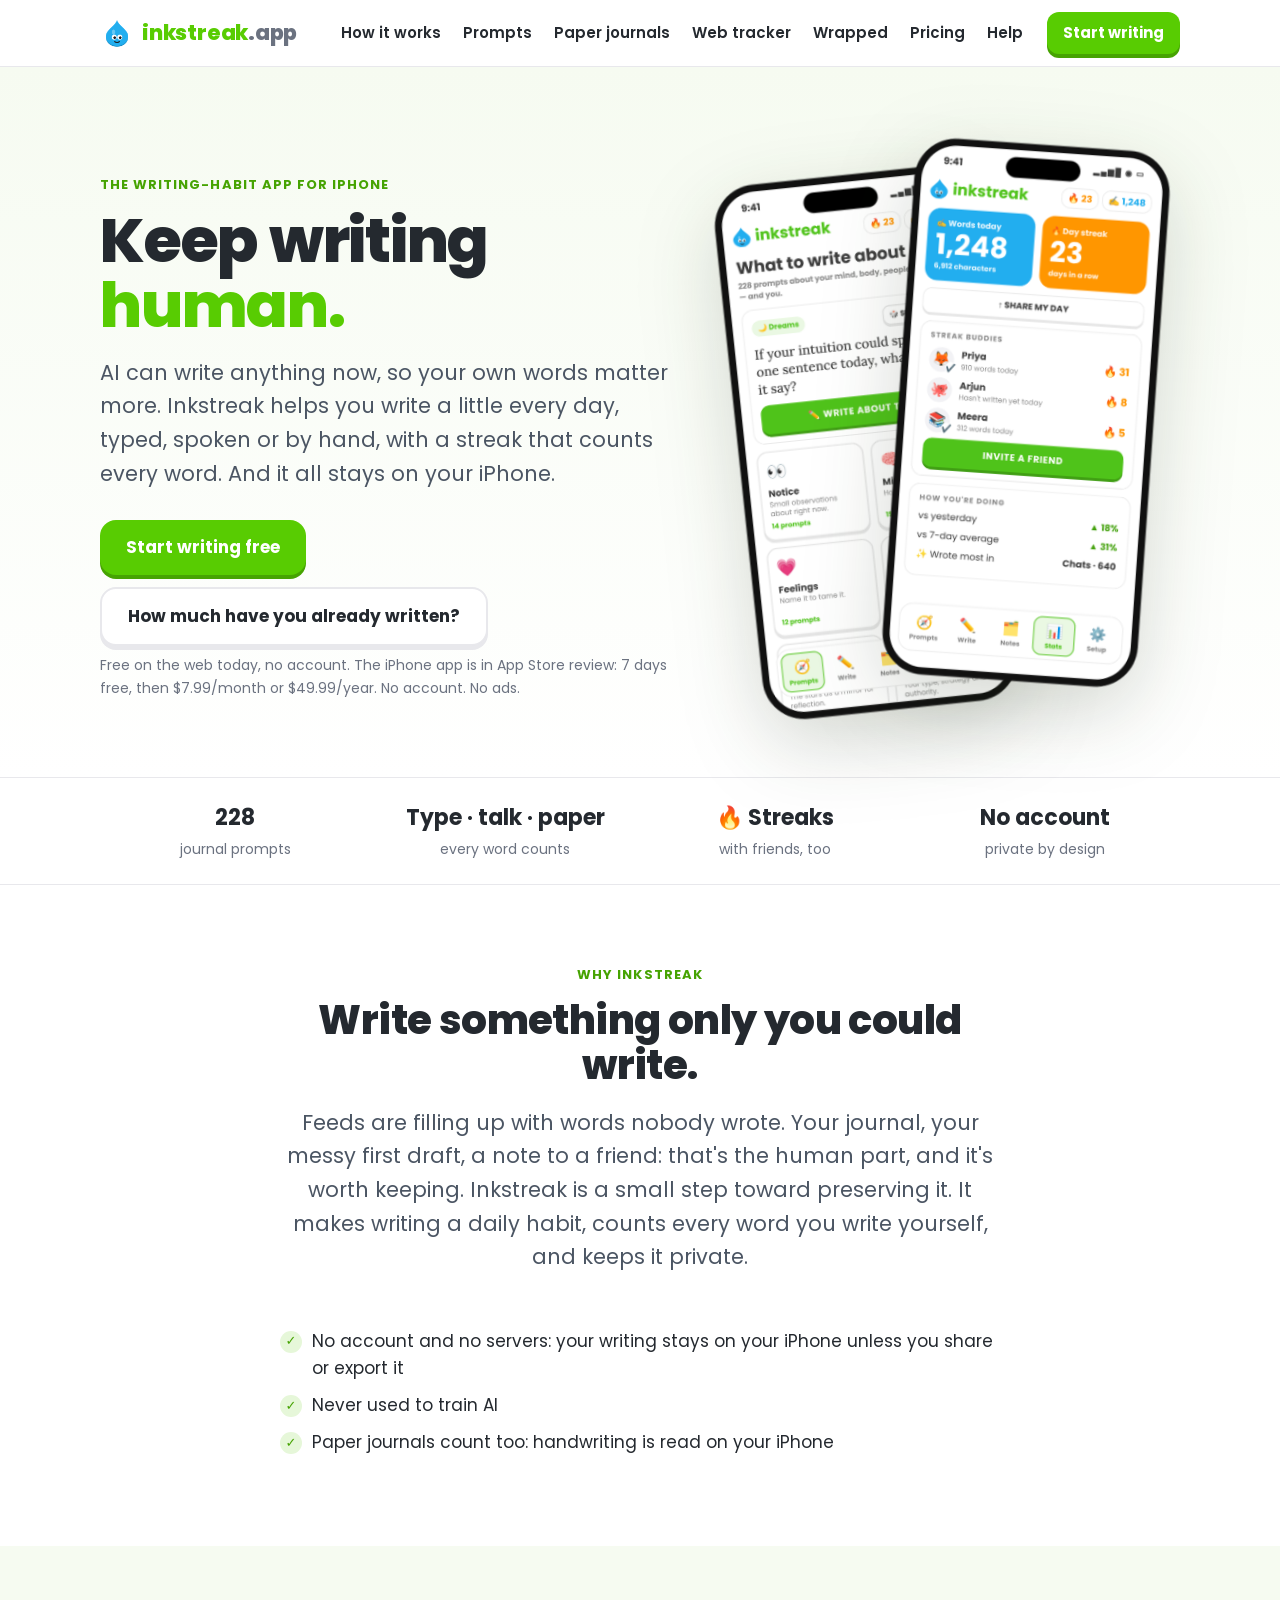
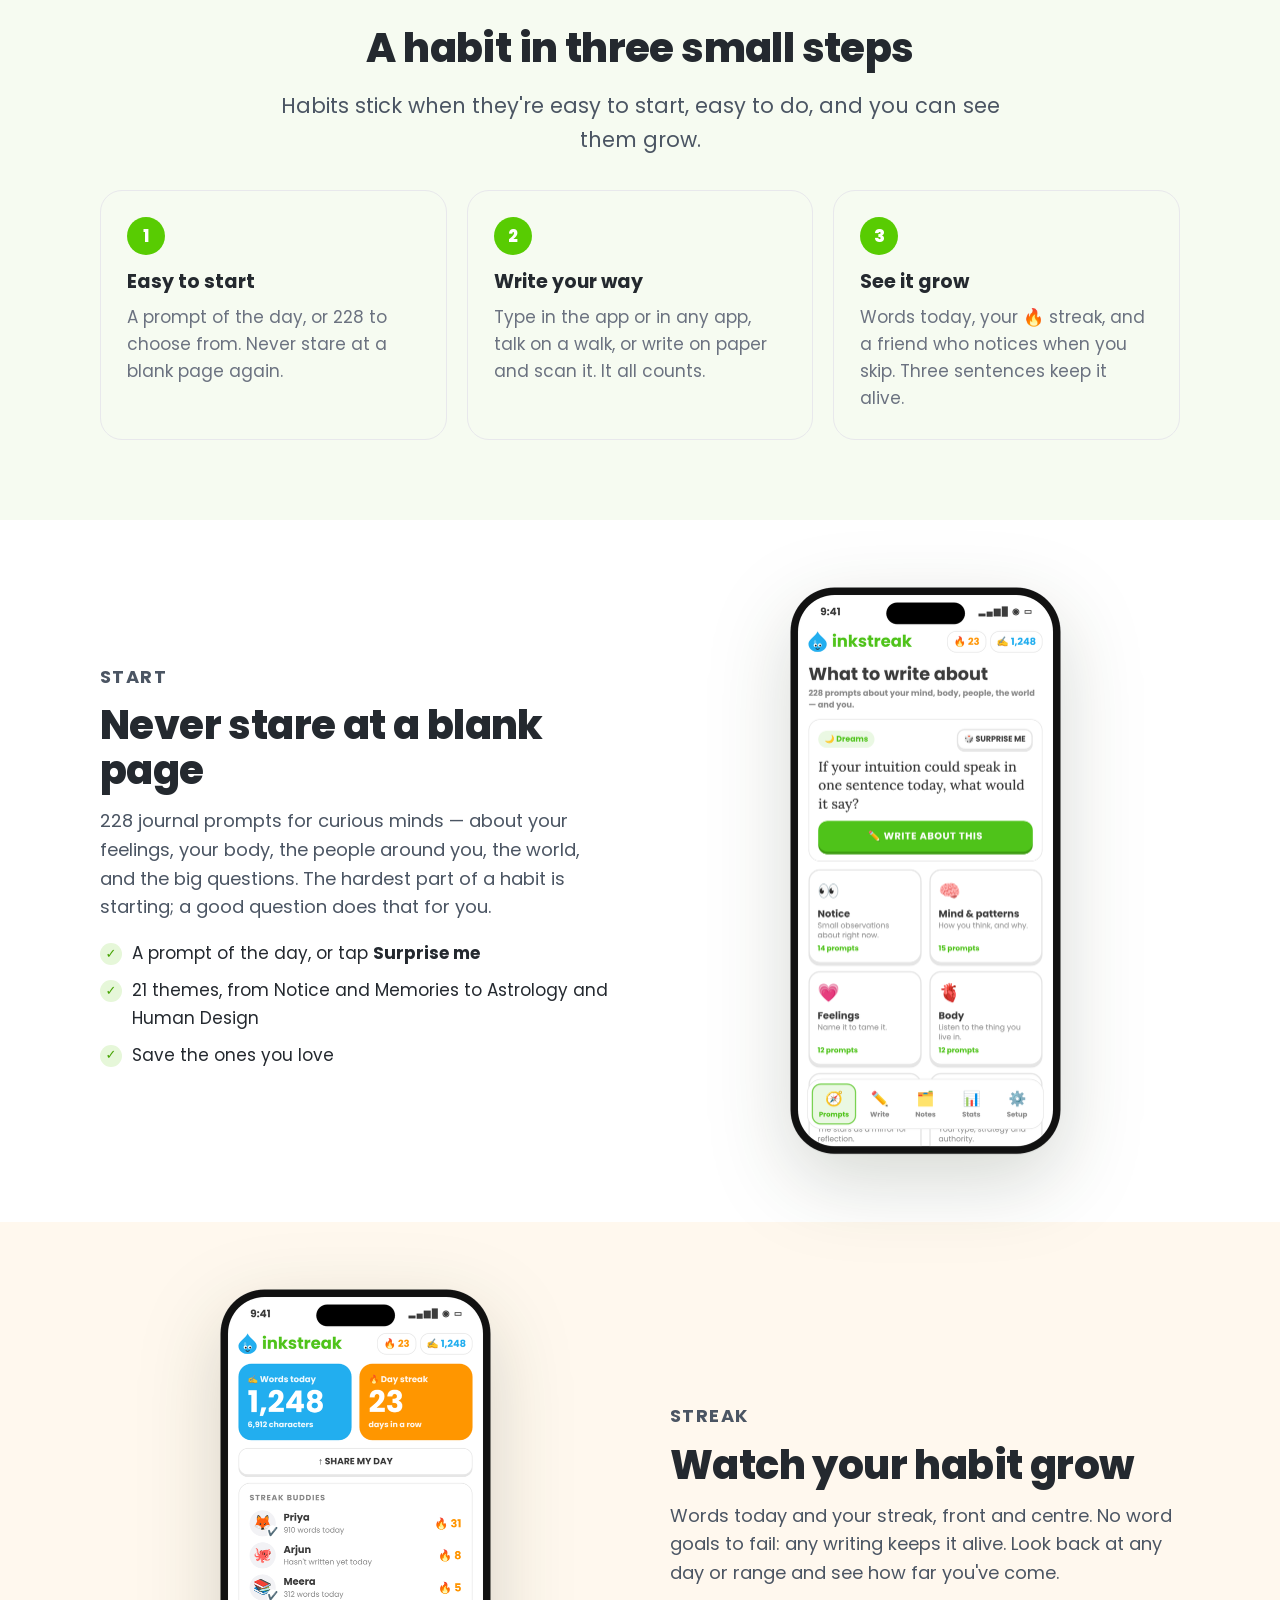
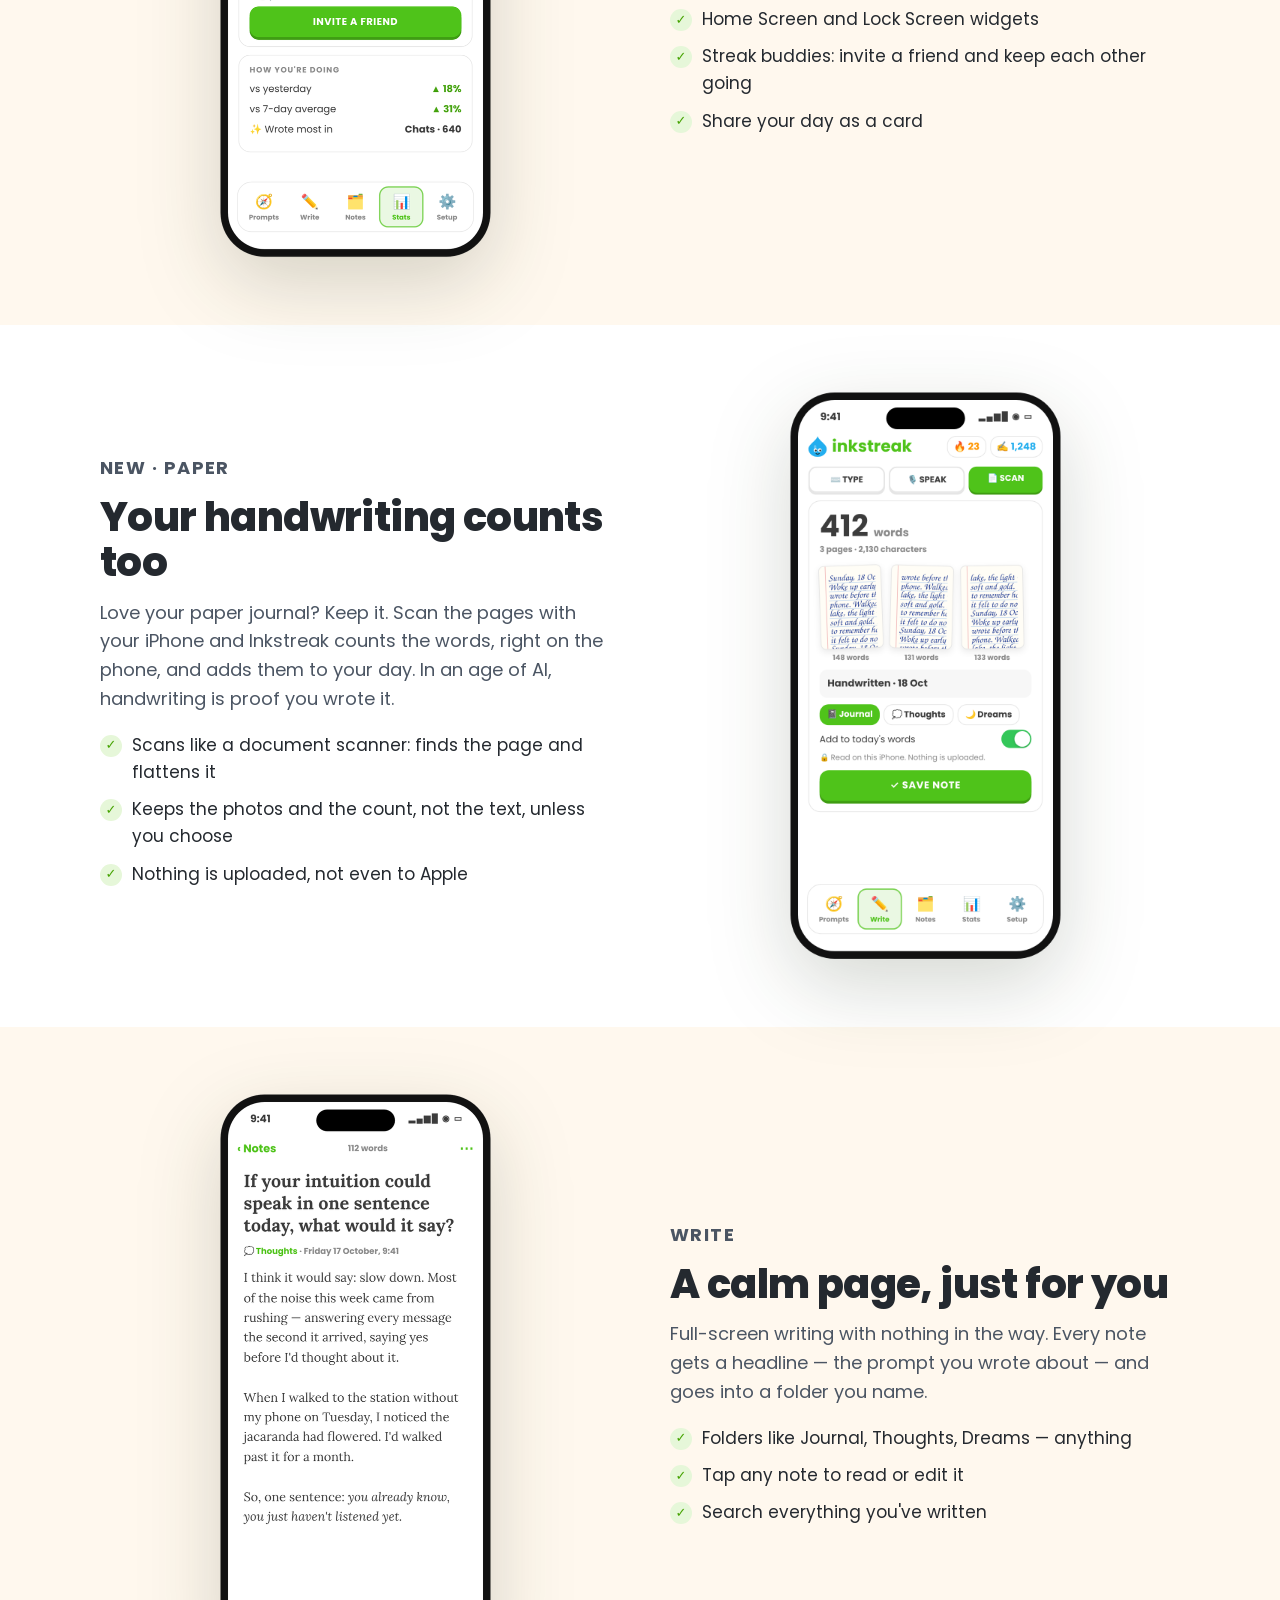
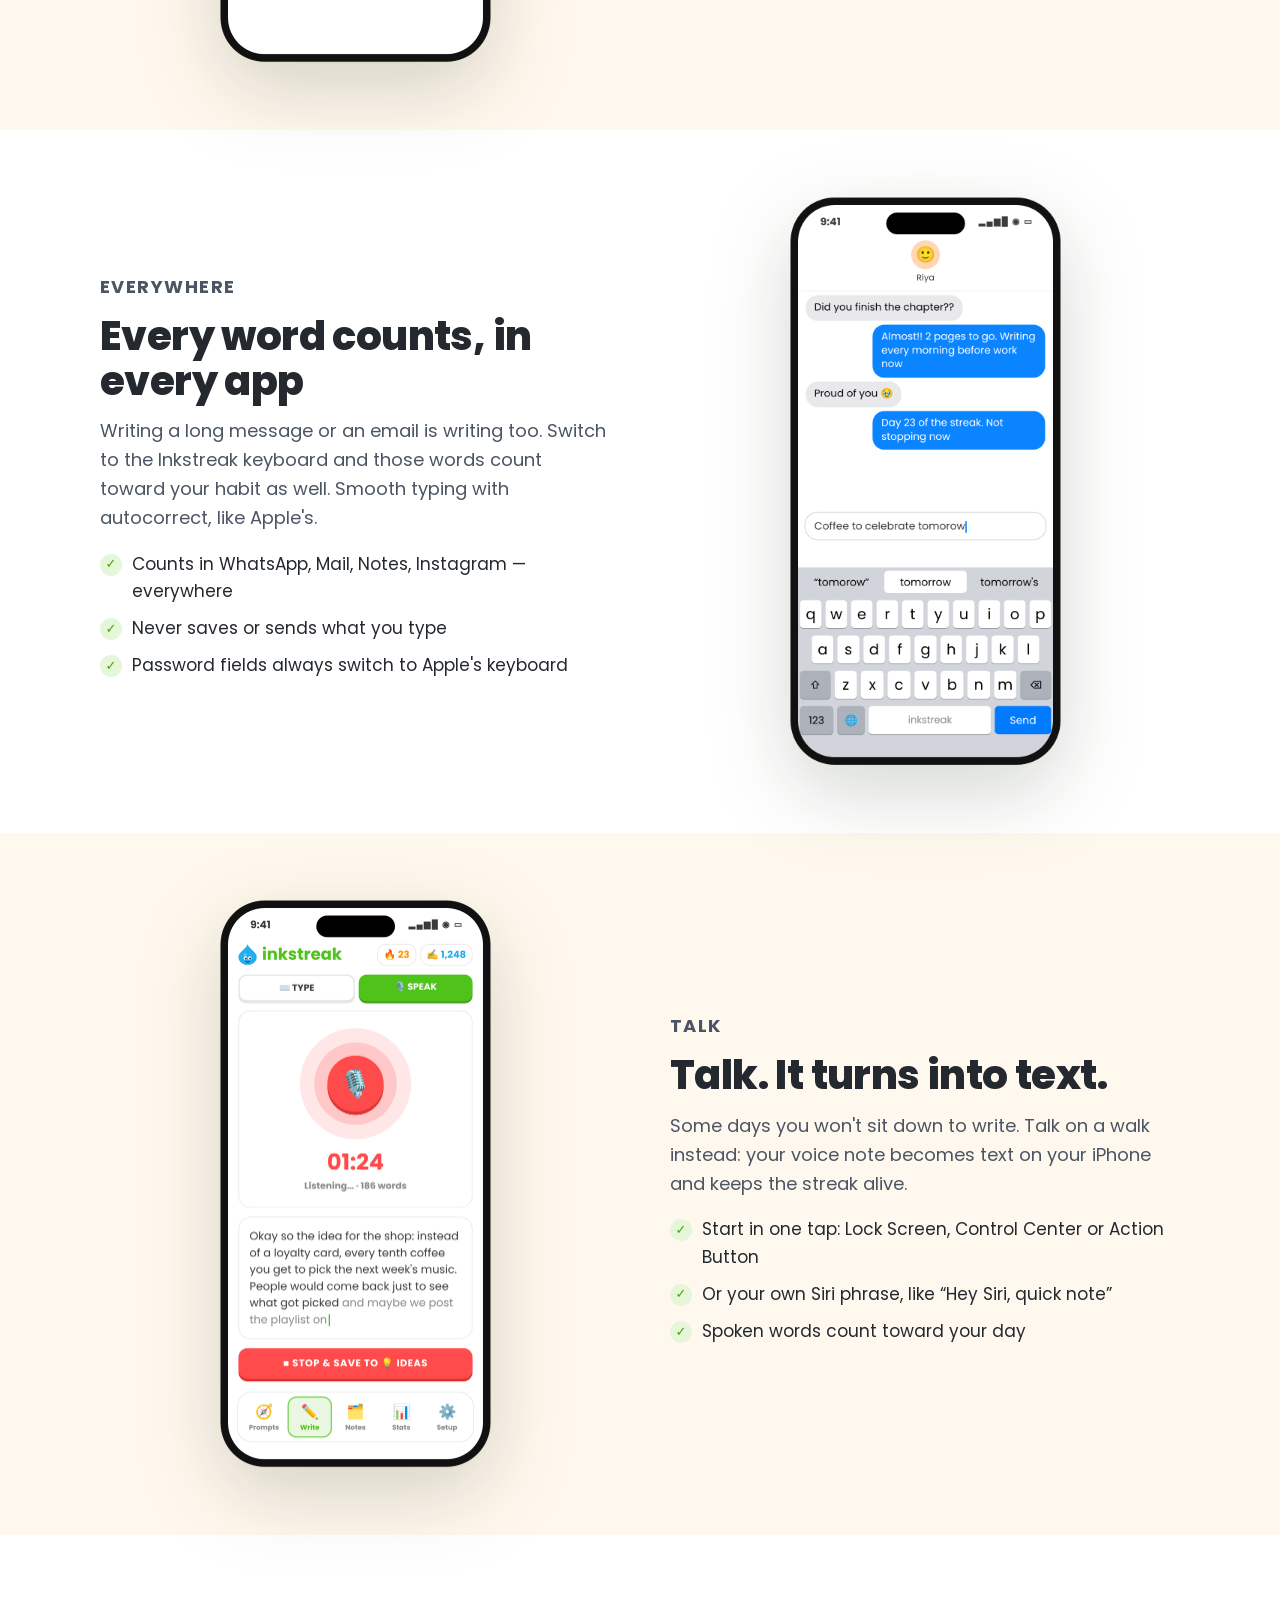
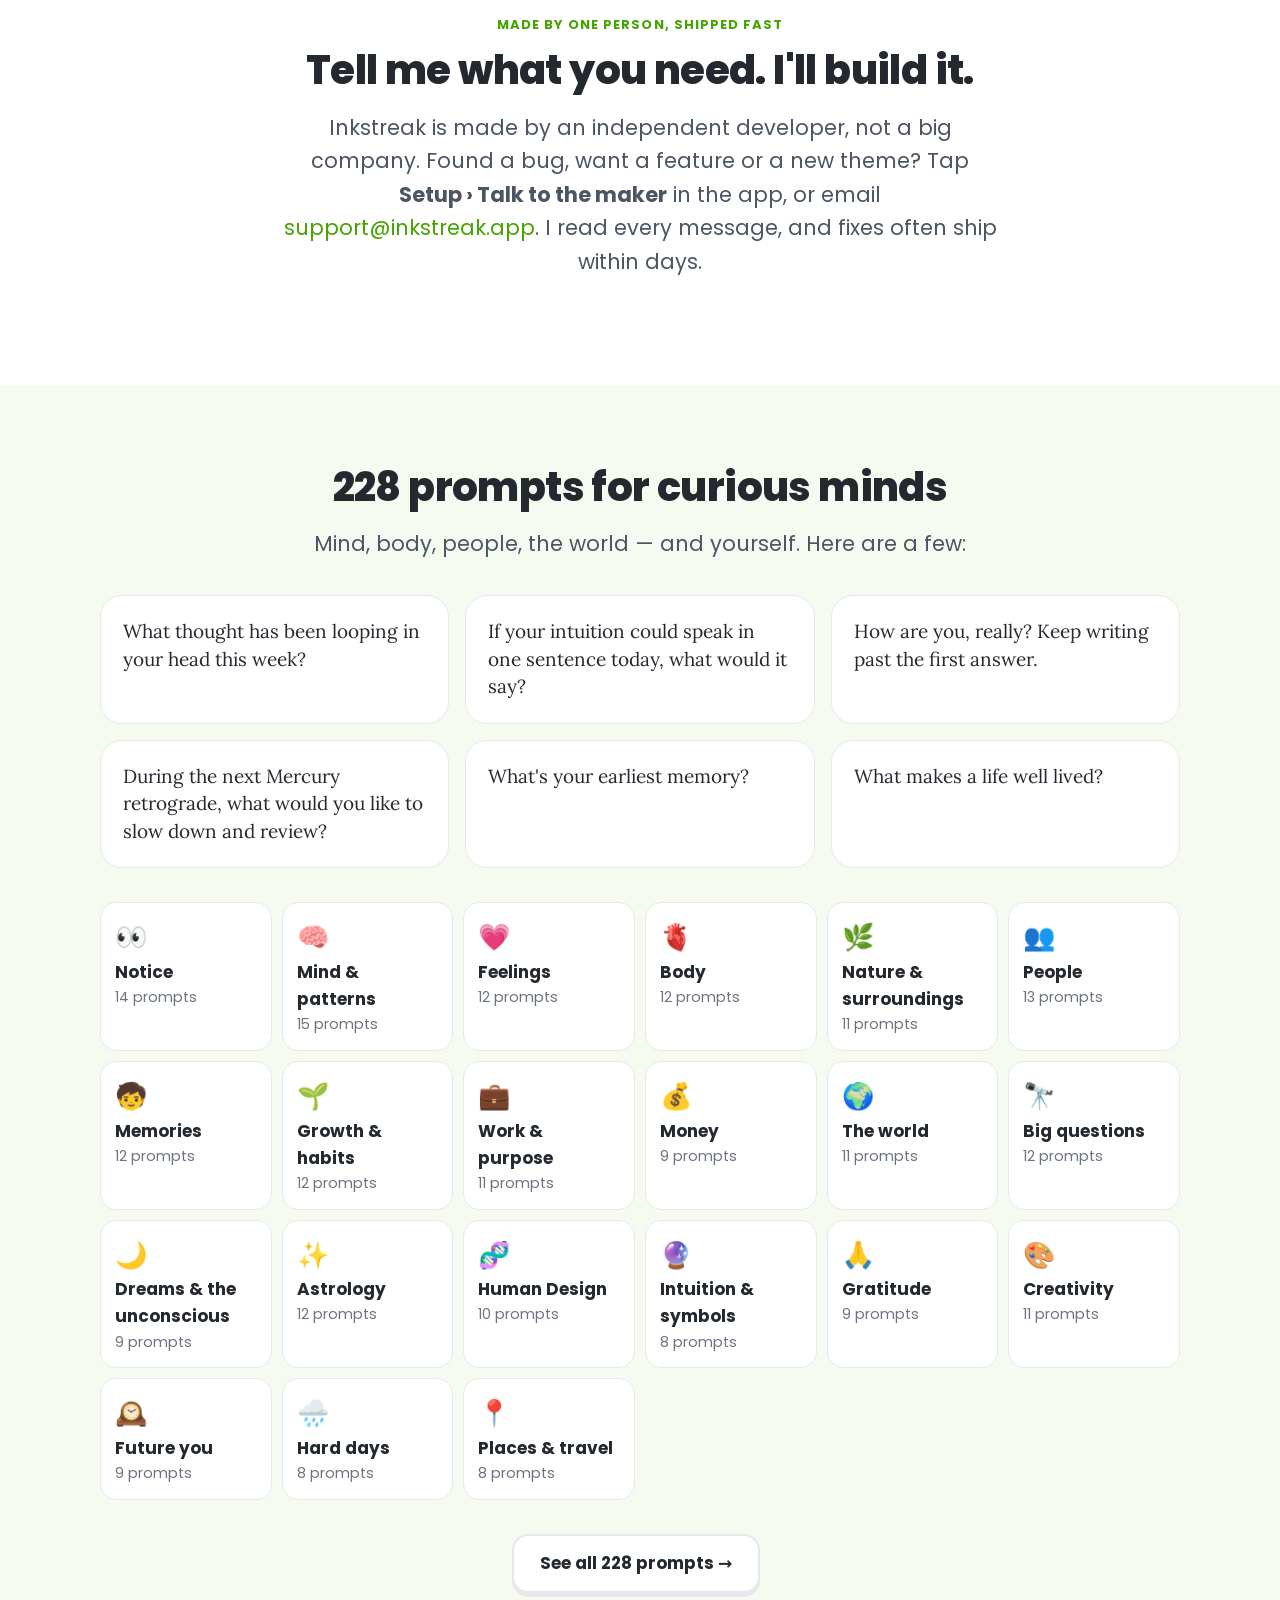
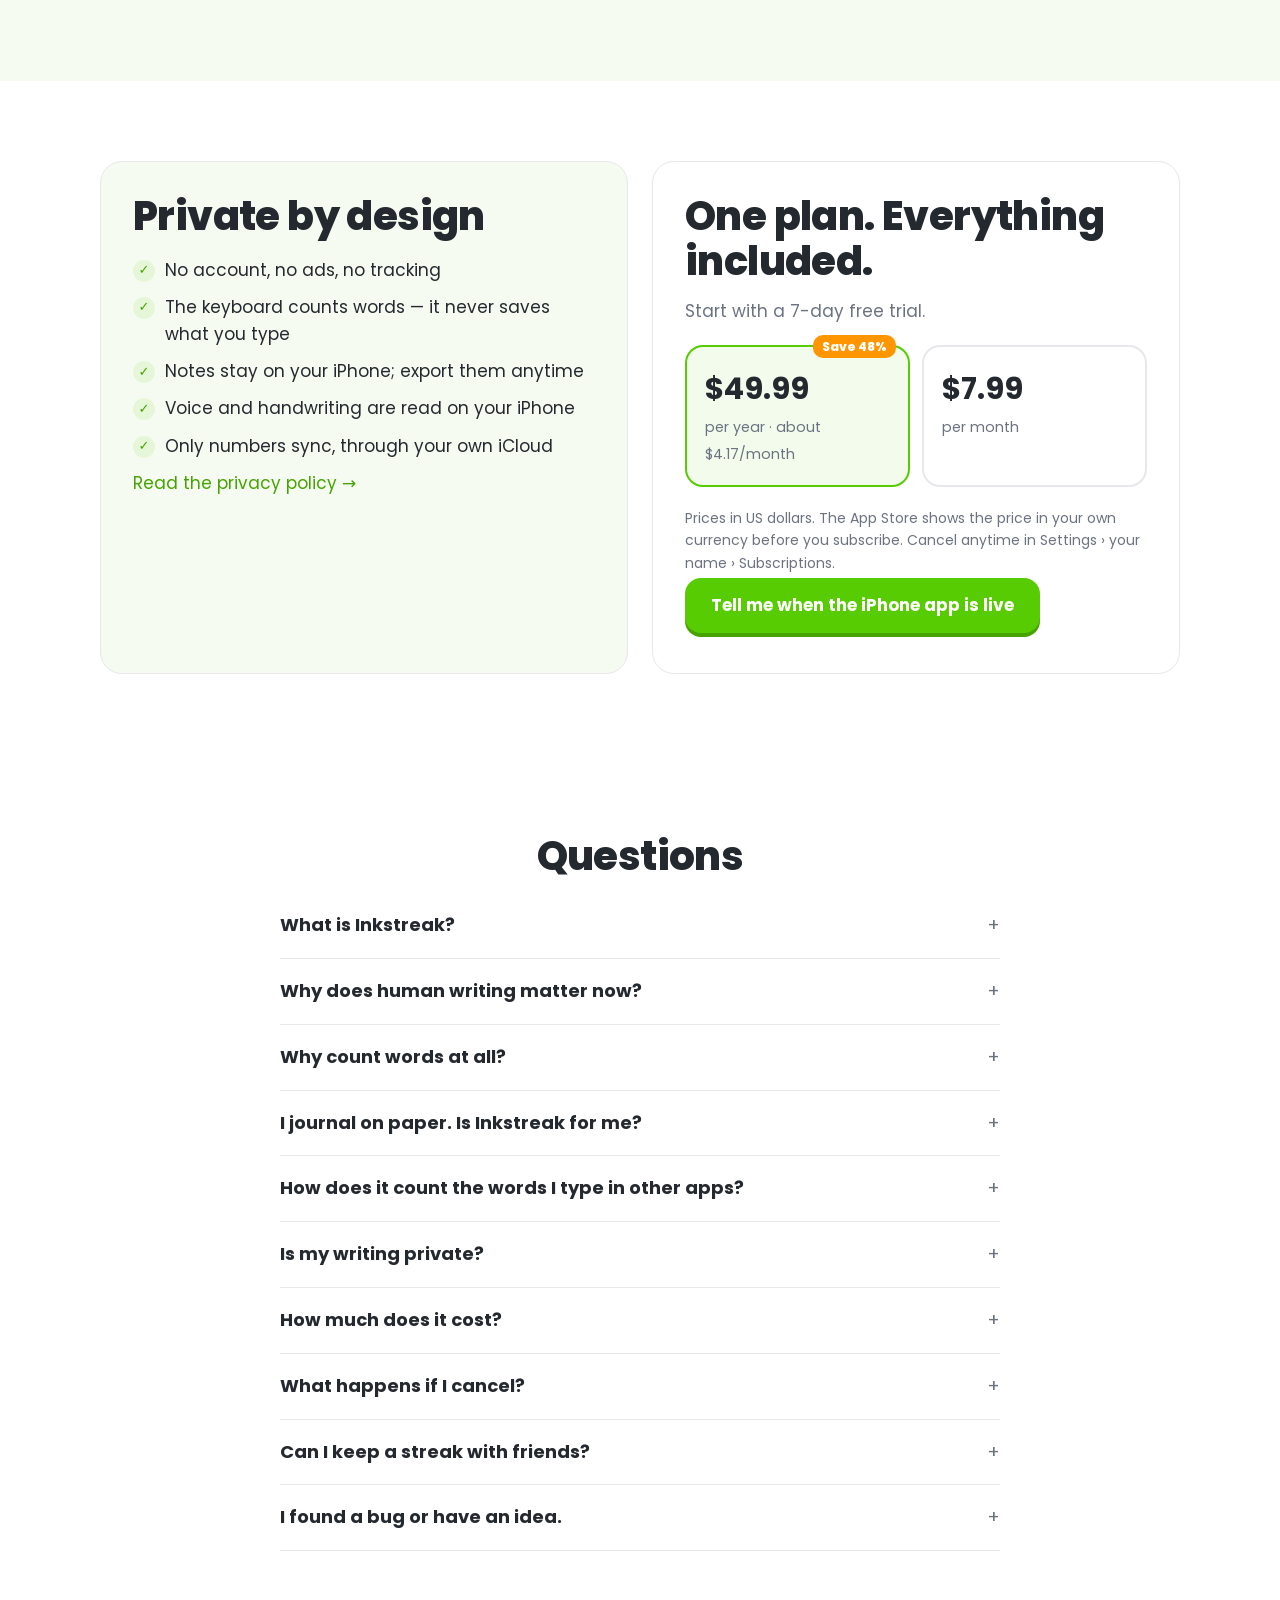
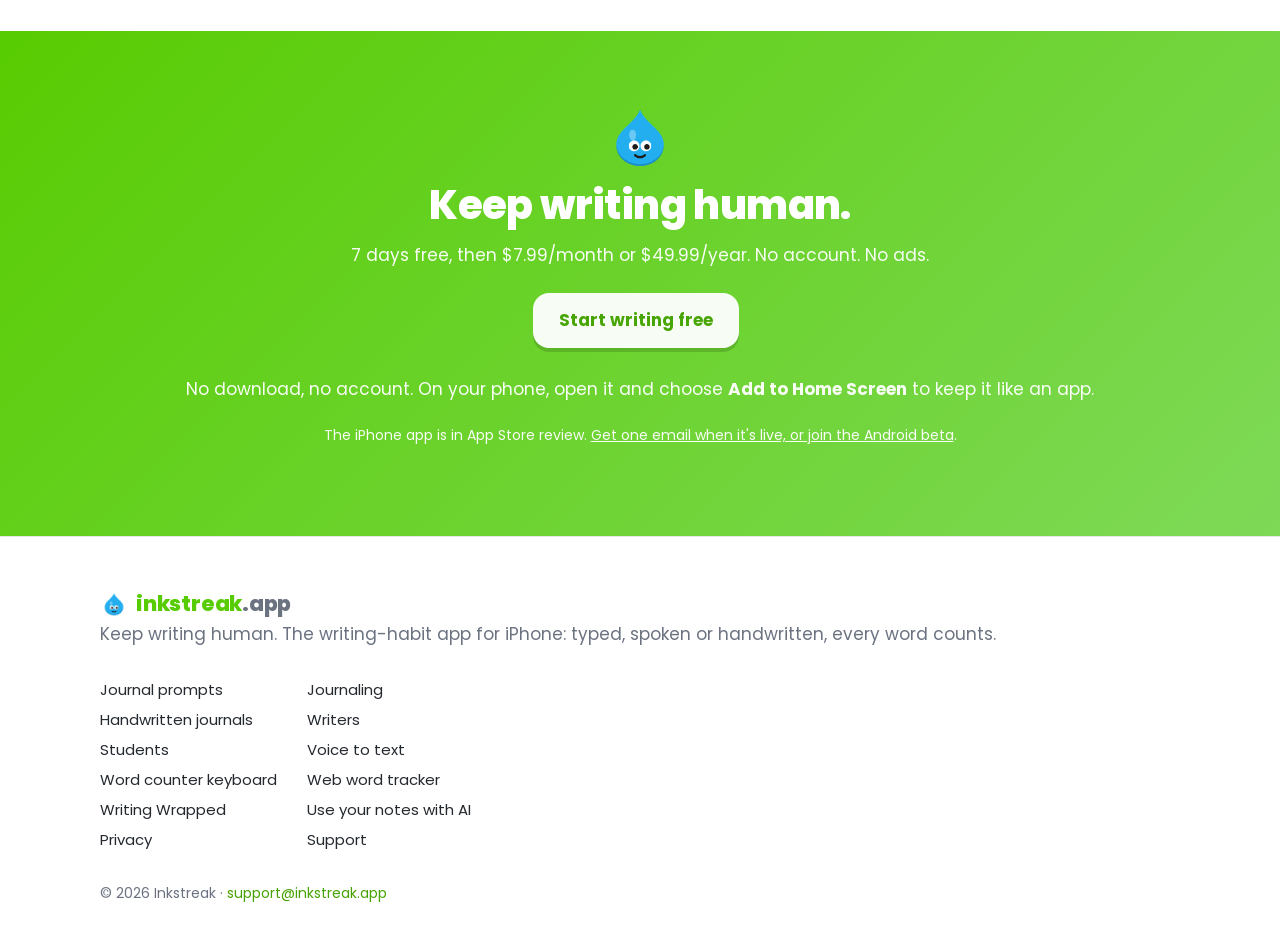
==== commit 5b2252b9: "Add guide: 20 ways to use your notes with AI; link from tracker, Wrapped and footer Co-Authored-By: " ====
--- a/index.html
+++ b/index.html
@@ -142,7 +142,7 @@
   <nav aria-label="Footer">
     <a href="journal-prompts.html">Journal prompts</a><a href="journaling.html">Journaling</a><a href="handwritten-journal.html">Handwritten journals</a><a href="writers.html">Writers</a>
     <a href="students.html">Students</a><a href="voice-to-text.html">Voice to text</a><a href="typing-stats.html">Word counter keyboard</a>
-    <a href="write/">Web word tracker</a><a href="privacy.html">Privacy</a><a href="support.html">Support</a></nav>
+    <a href="write/">Web word tracker</a><a href="wrapped/">Writing Wrapped</a><a href="guide/">Use your notes with AI</a><a href="privacy.html">Privacy</a><a href="support.html">Support</a></nav>
 </div><div class="wrap muted small-print">© 2026 Inkstreak · <a href="mailto:support@inkstreak.app">support@inkstreak.app</a></div></footer>
 <script>
 (function(){try{var tz=Intl.DateTimeFormat().resolvedOptions().timeZone||"";
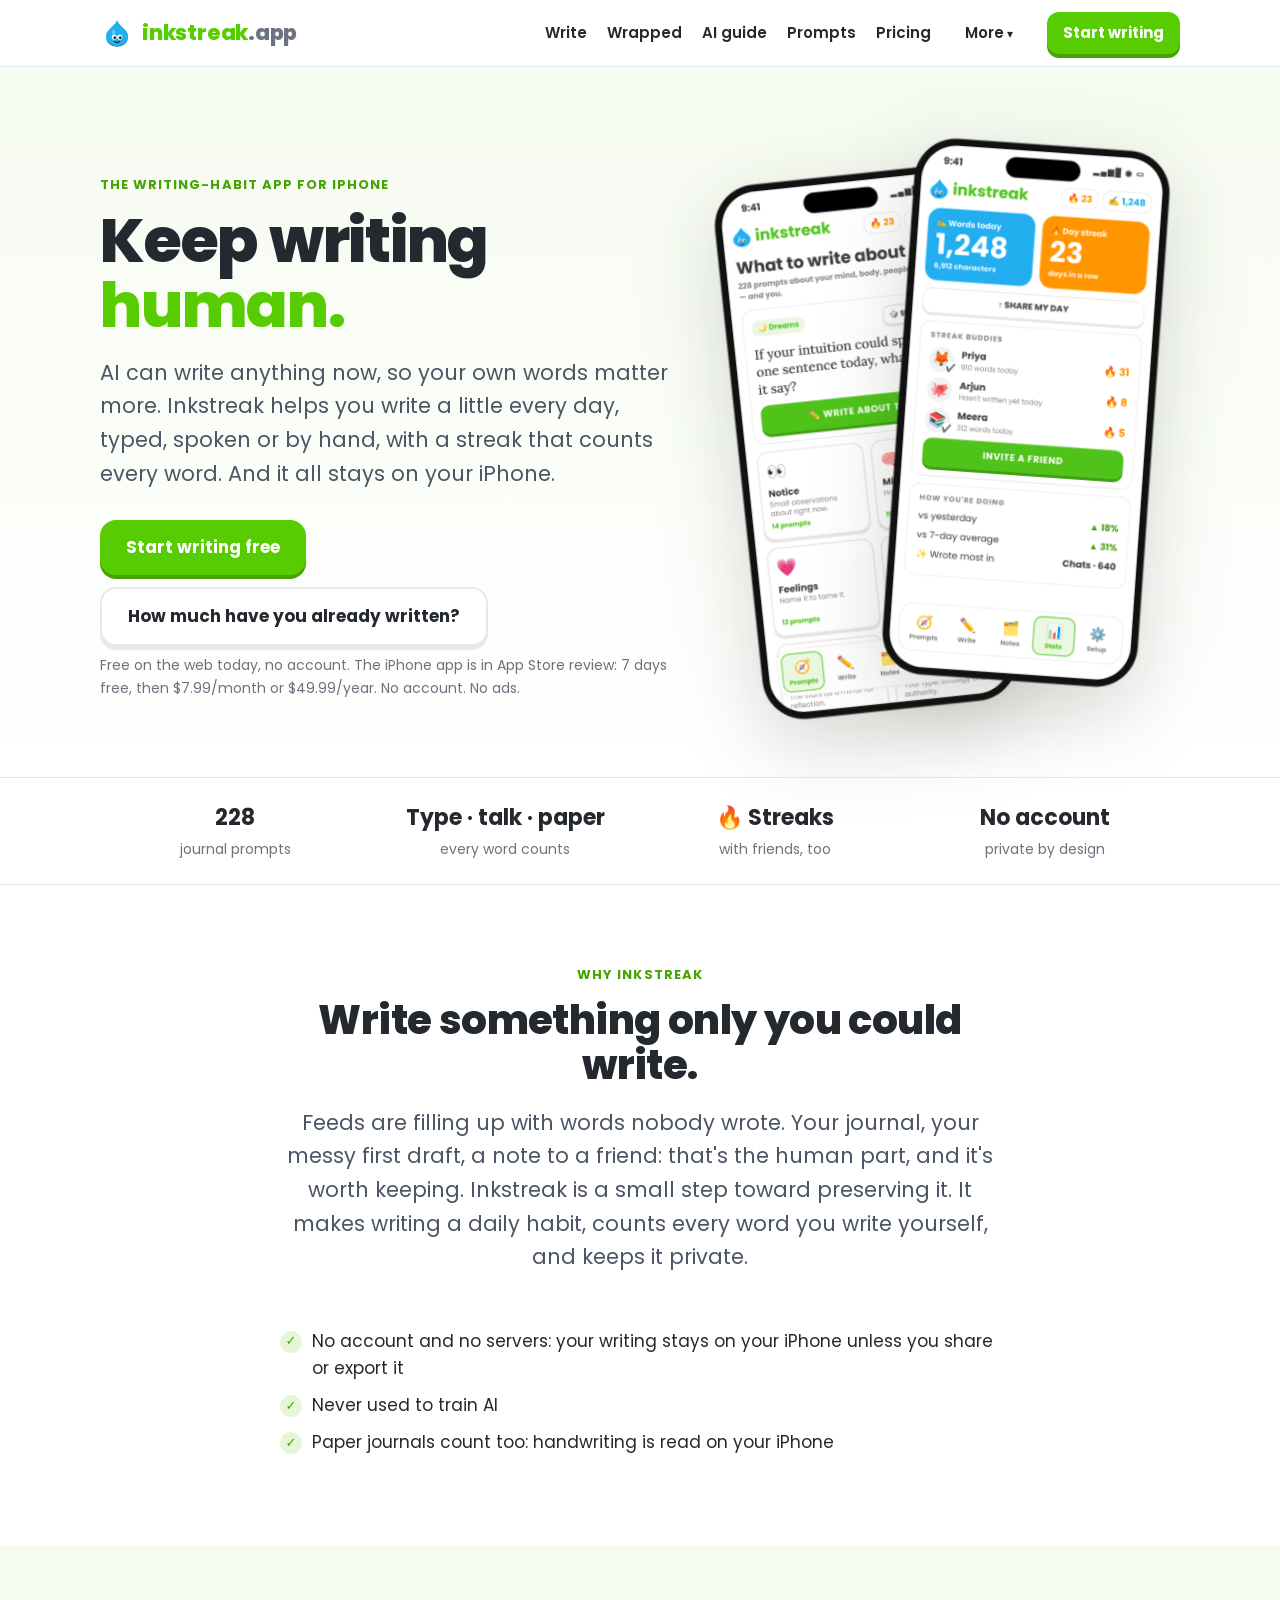
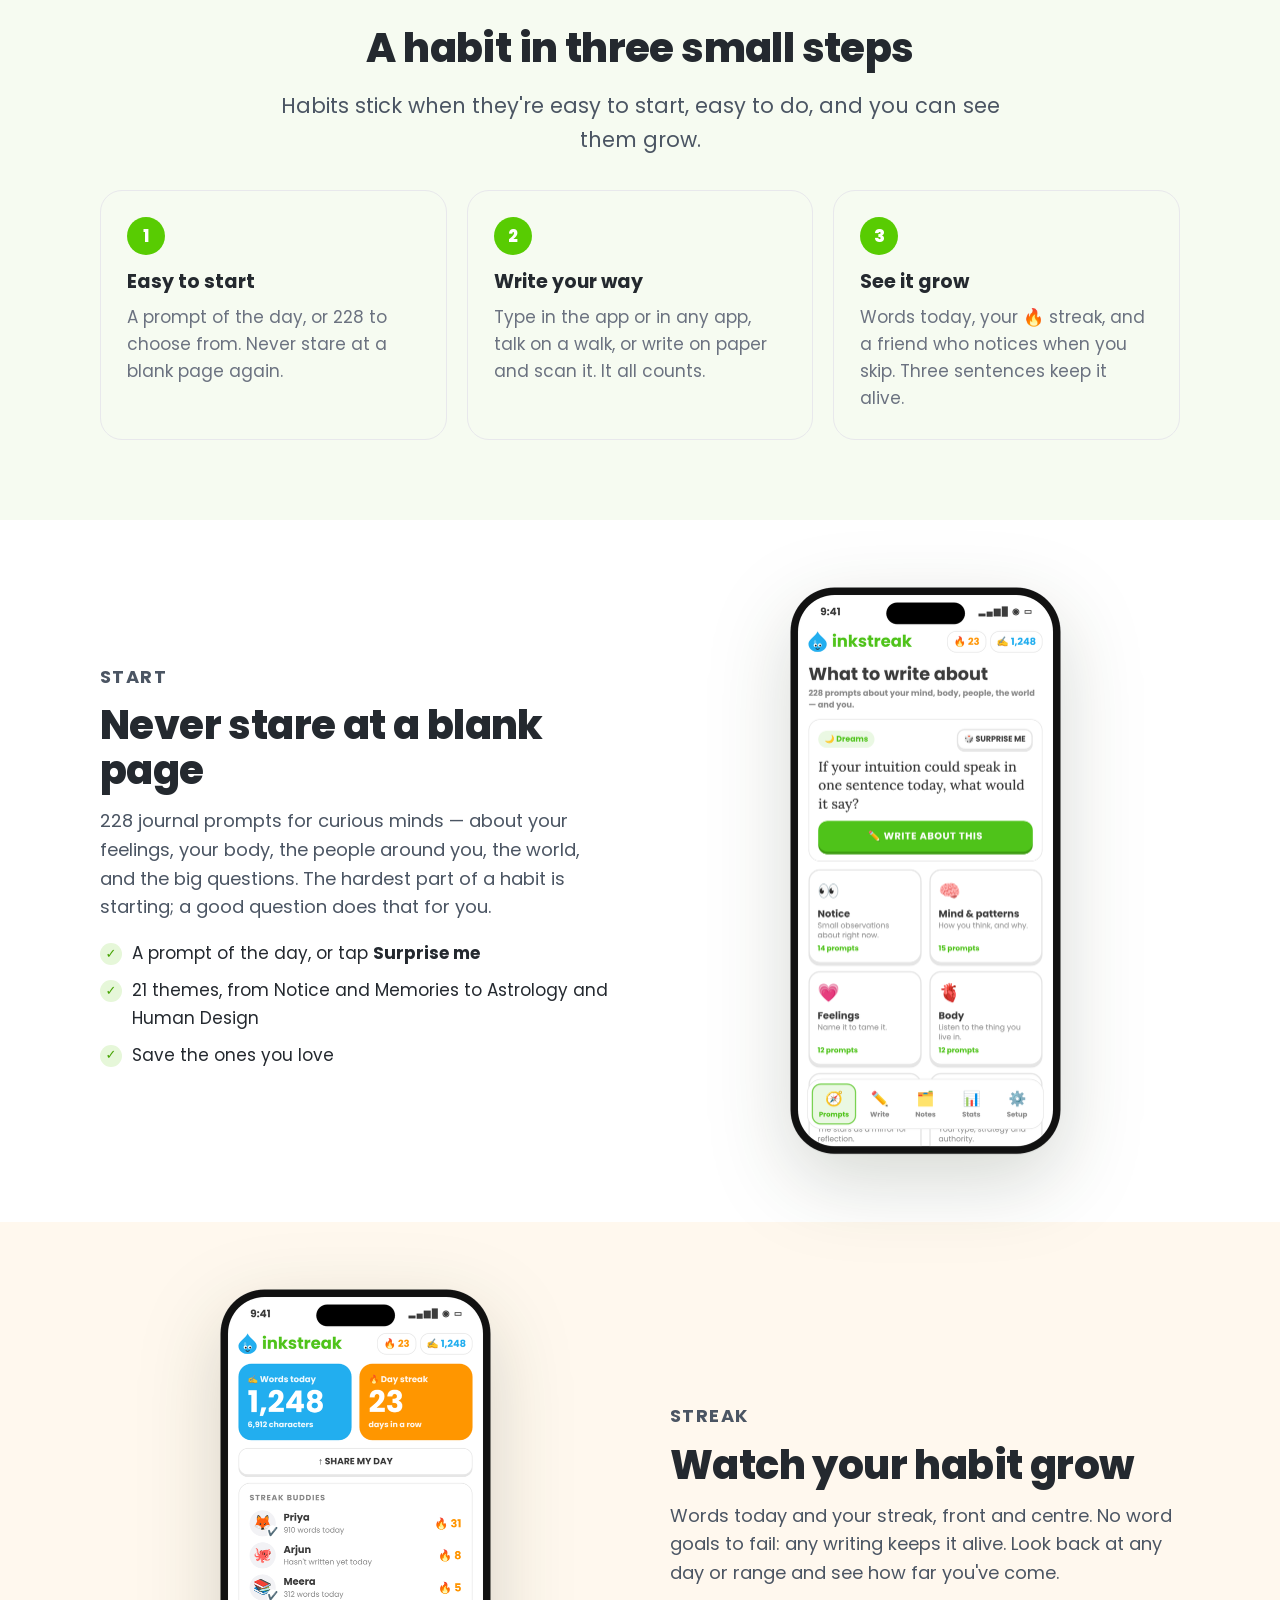
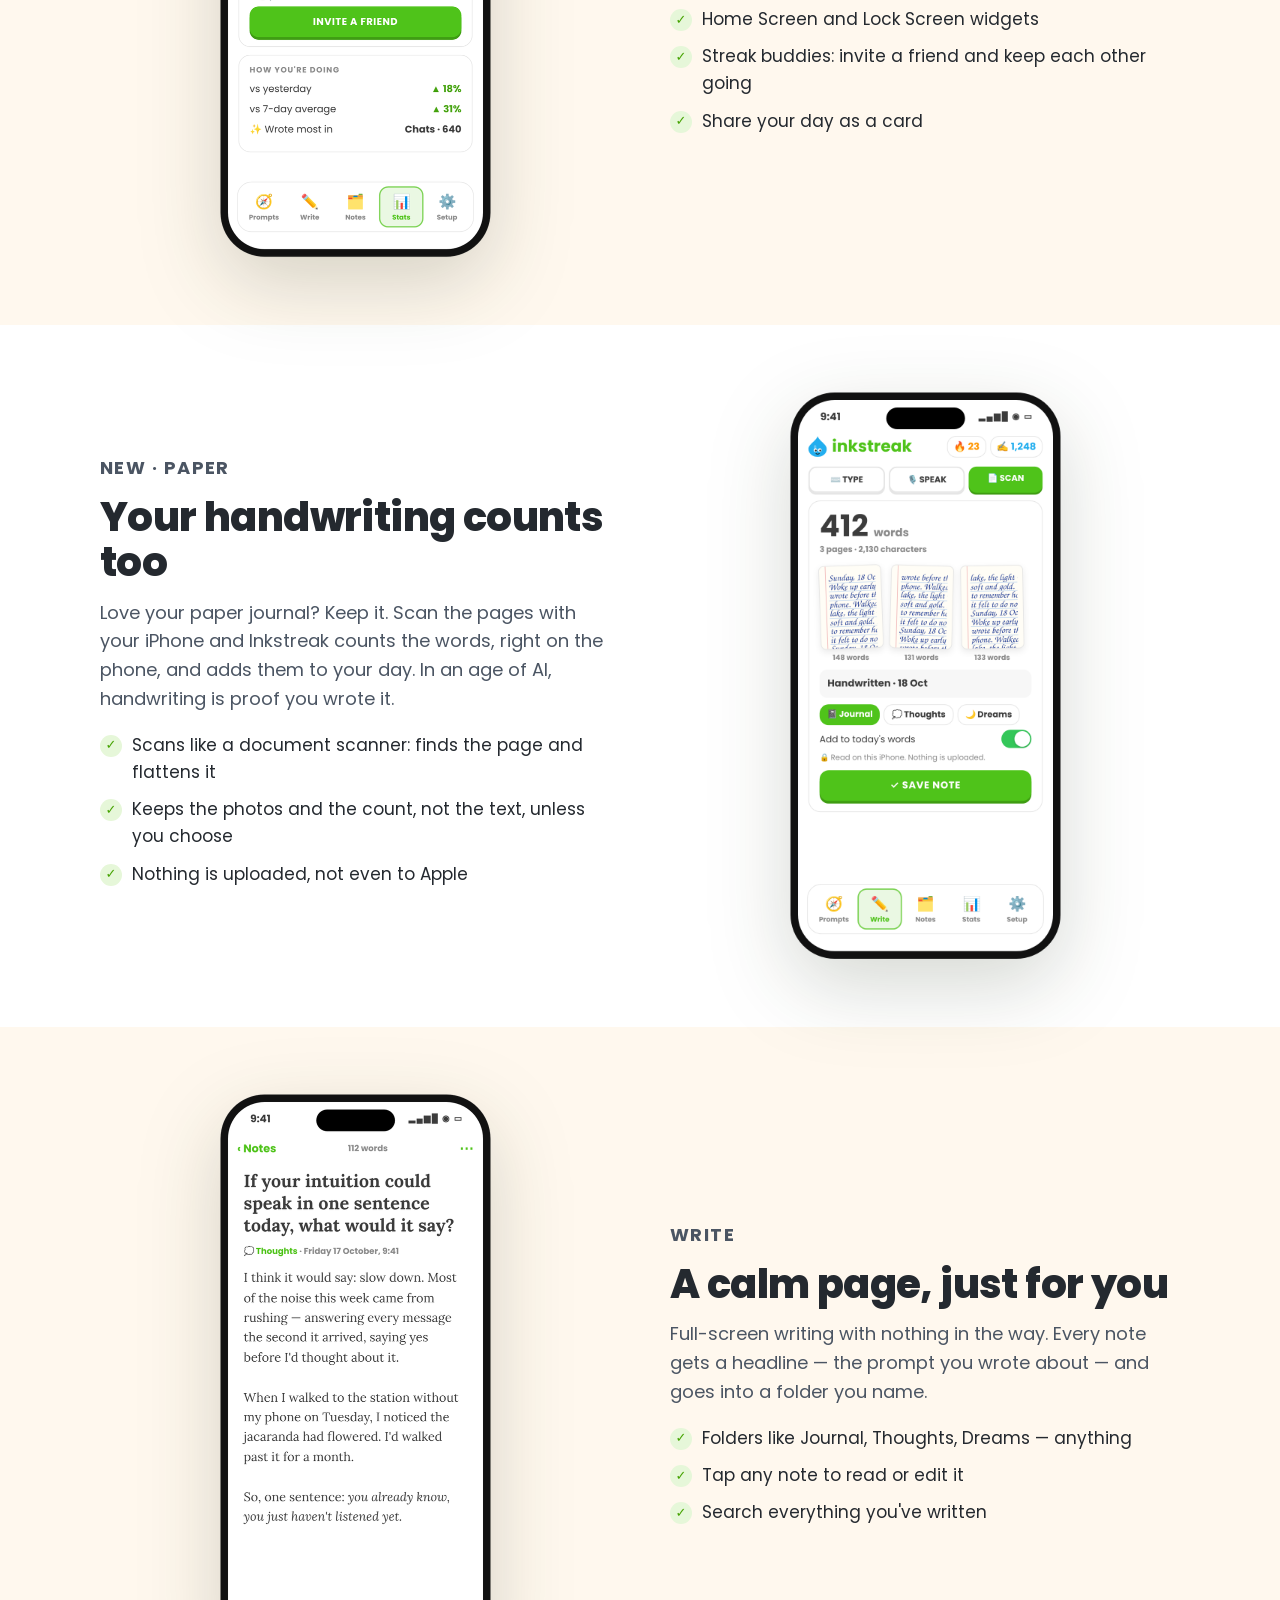
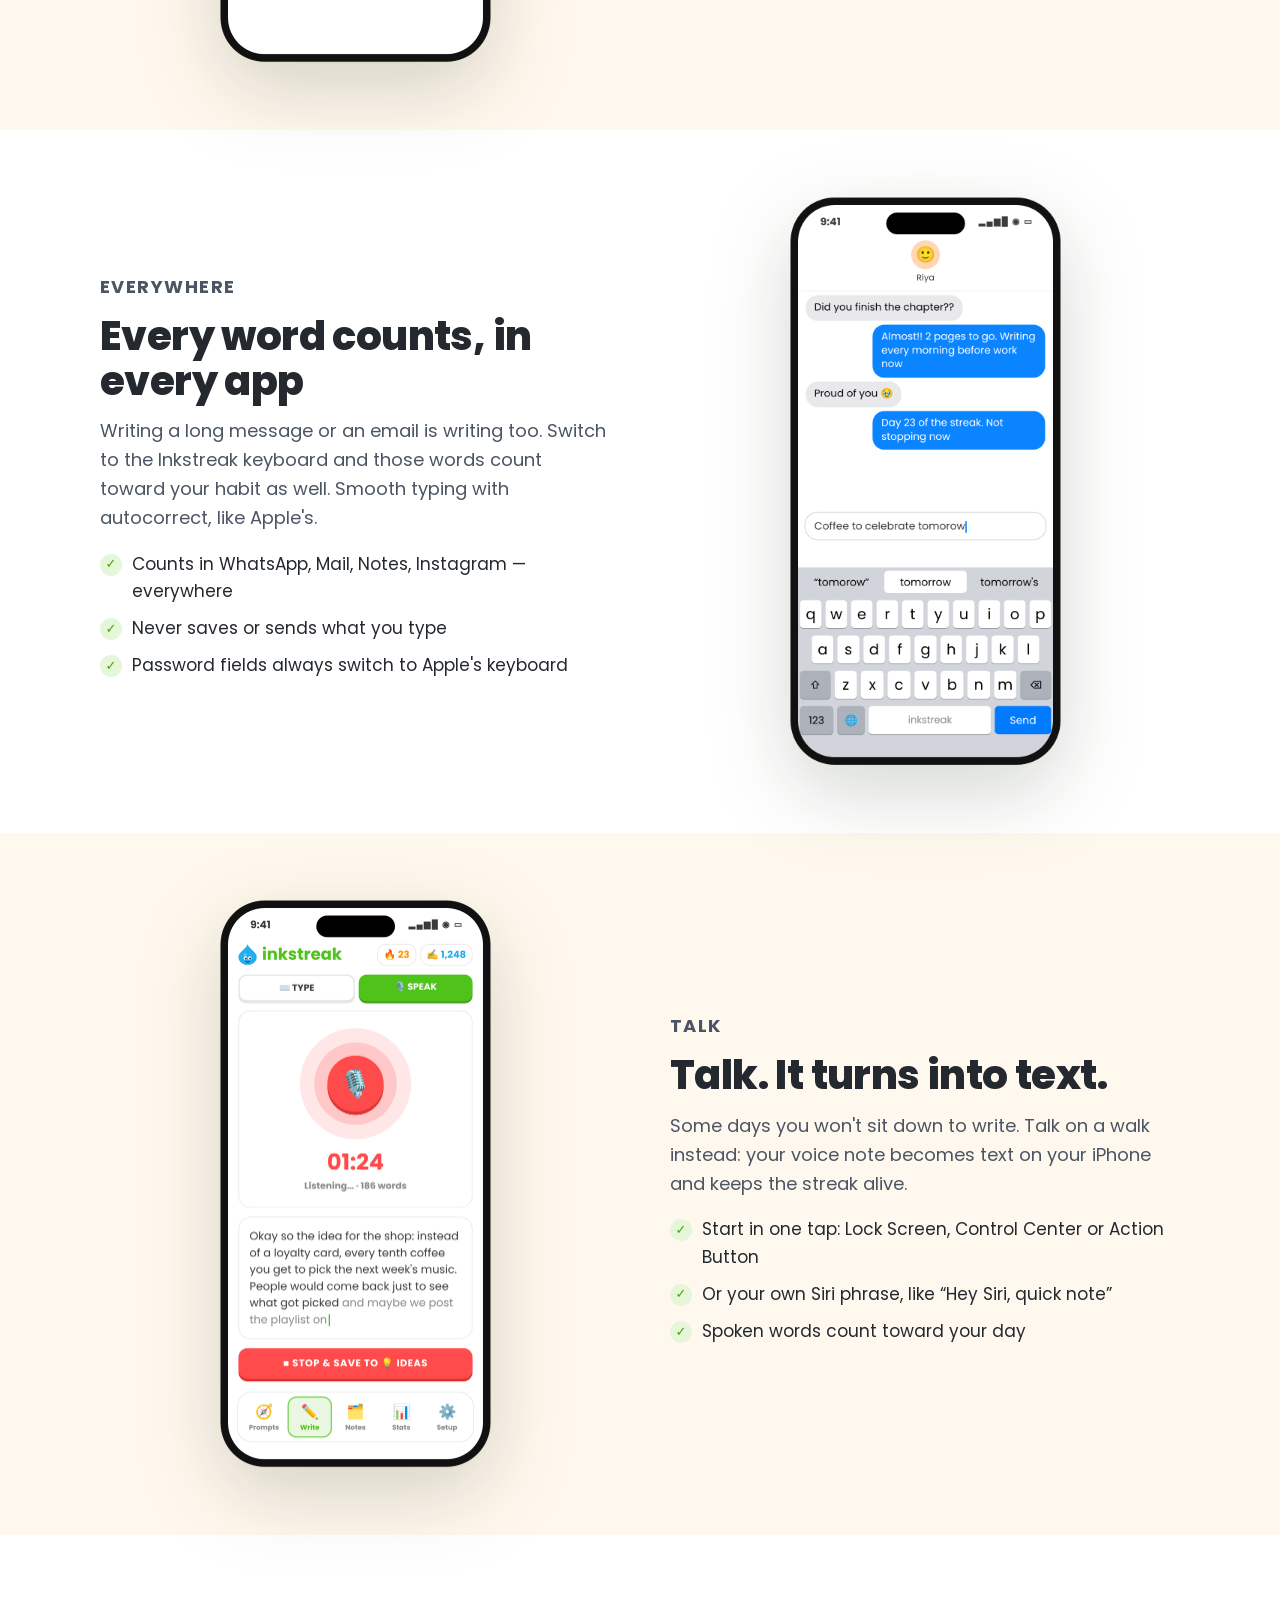
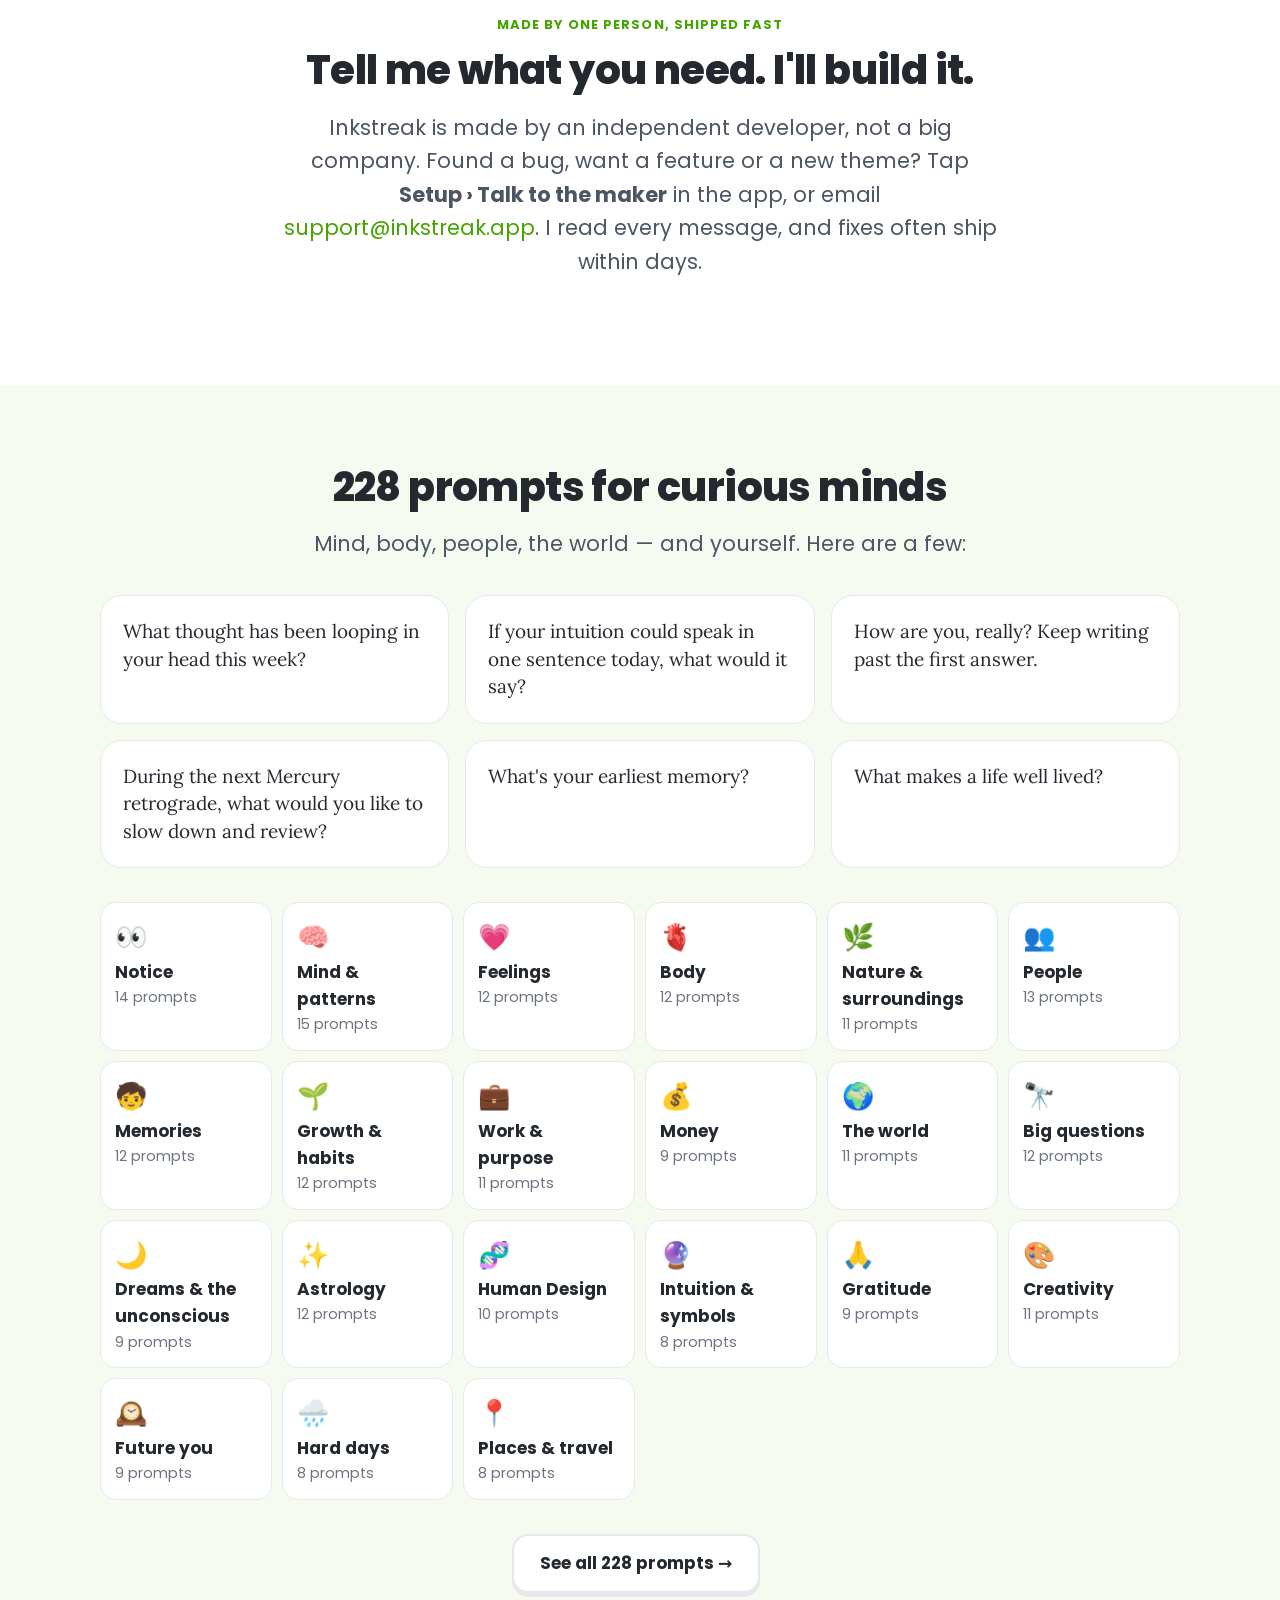
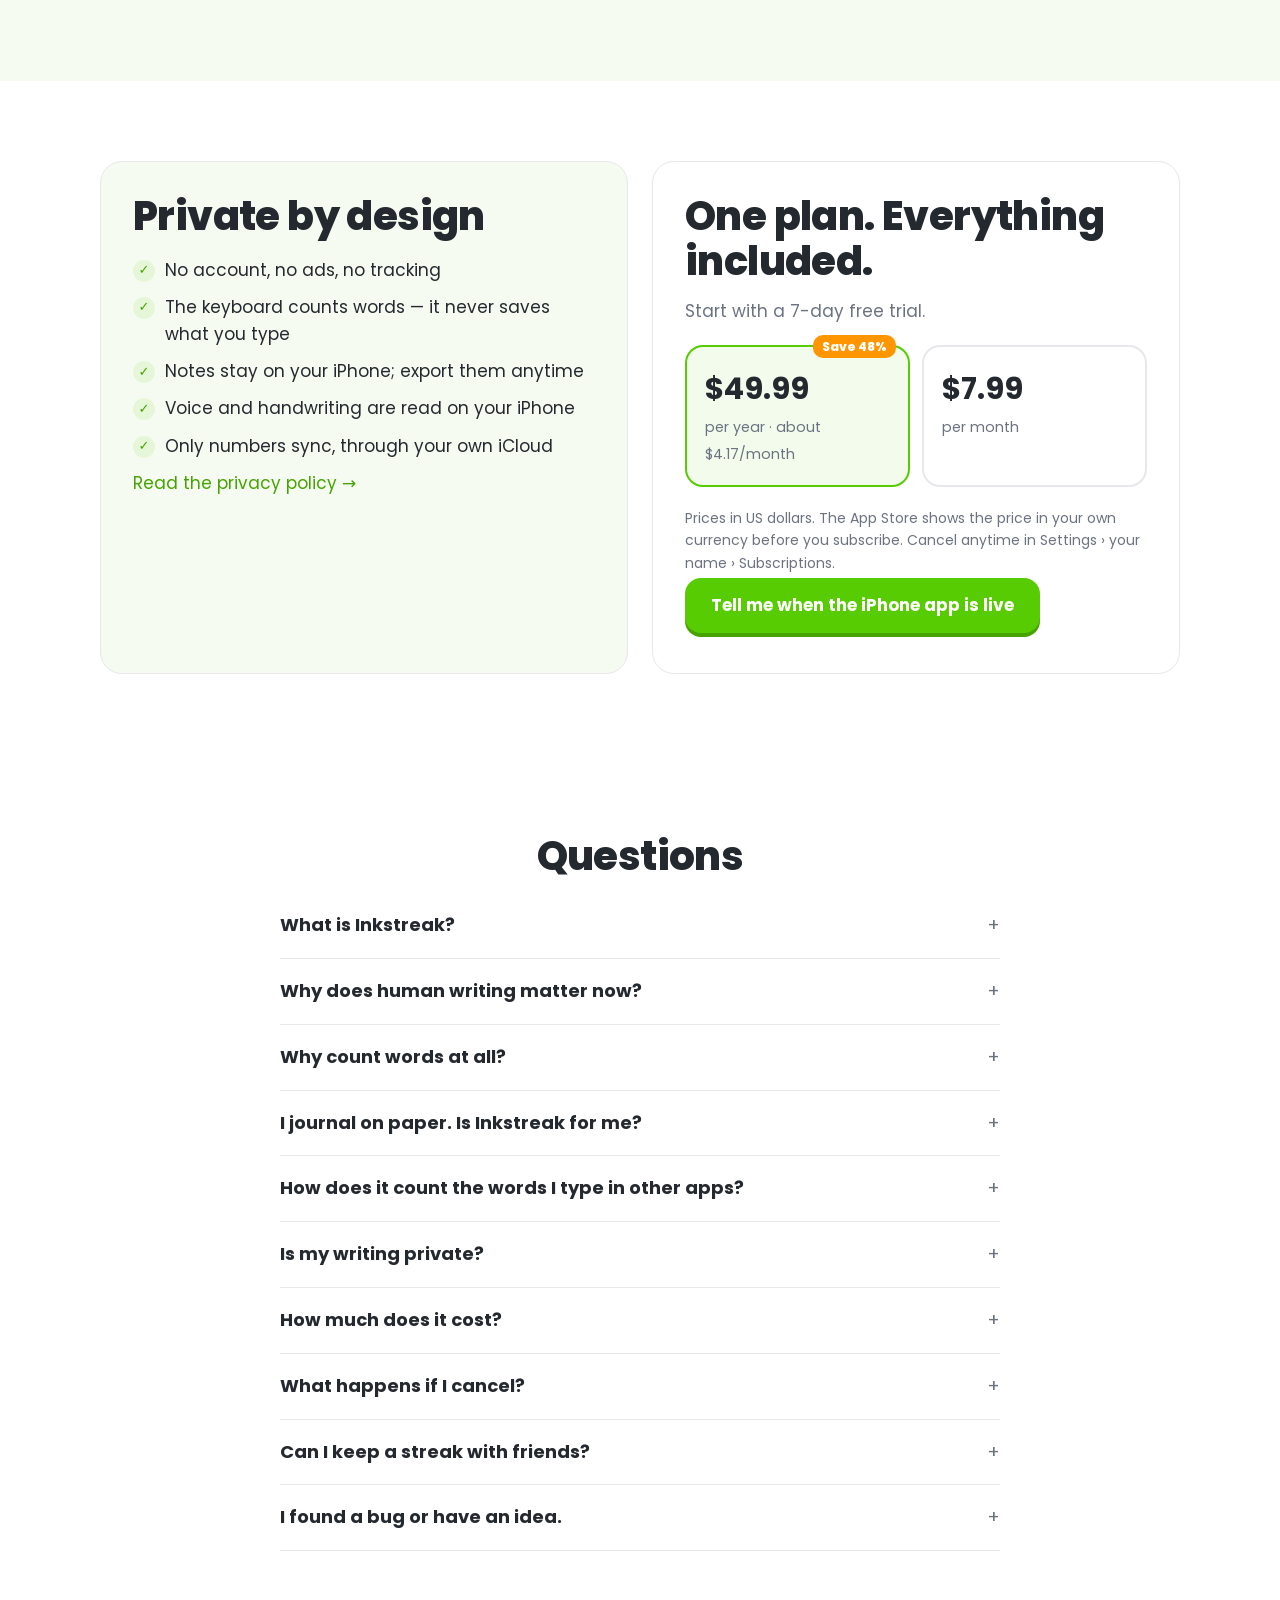
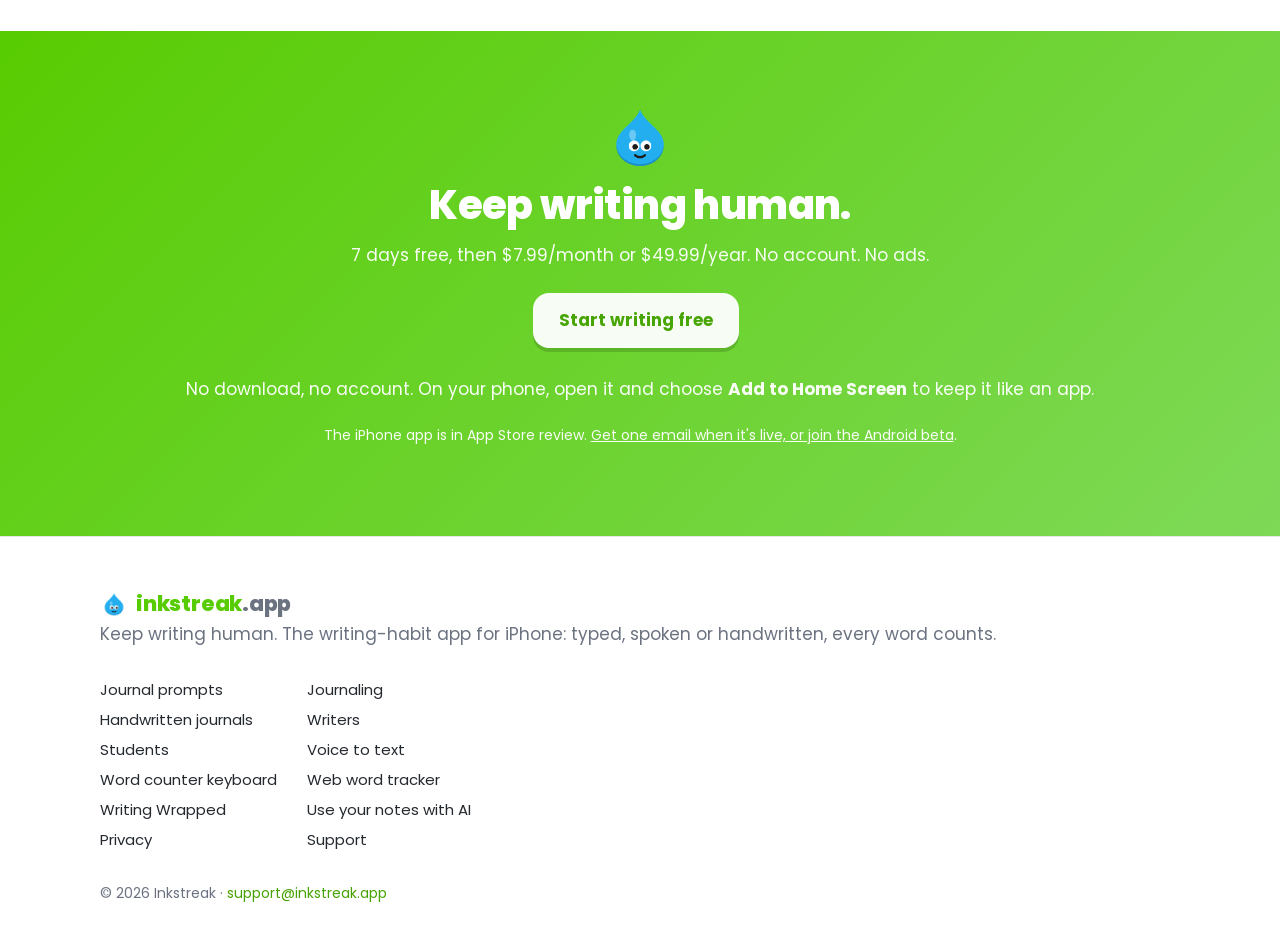
==== commit 7e6bc894: "Site-wide menu (works on phones), paper pages in the tracker, menu on web pages Co-Authored-By: Clau" ====
--- a/index.html
+++ b/index.html
@@ -24,8 +24,15 @@
 <body>
 <header class="top"><div class="wrap top-row">
   <a class="brand" href="./"><img src="inky.png" alt="" width="34" height="34"><span>inkstreak<i>.app</i></span></a>
-  <nav aria-label="Main"><a href="index.html#features">How it works</a><a href="journal-prompts.html">Prompts</a><a href="handwritten-journal.html">Paper journals</a><a href="write/">Web tracker</a><a href="wrapped/">Wrapped</a><a href="index.html#pricing">Pricing</a><a href="support.html">Help</a></nav>
-  <a class="btn small" href="write/">Start writing</a>
+  <nav aria-label="Main" class="main-nav"><a href="write/">Write</a><a href="wrapped/">Wrapped</a><a href="guide/">AI guide</a><a href="journal-prompts.html">Prompts</a><a href="index.html#pricing">Pricing</a></nav>
+  <details class="menu"><summary aria-label="Menu"><span class="menu-more">More</span><span class="menu-burger" aria-hidden="true">☰</span></summary>
+    <div class="menu-panel">
+      <div><p class="menu-h">Free on the web</p><a href="write/">Write and track words</a><a href="write/#paper">Count a paper page</a><a href="wrapped/">Writing Wrapped</a><a href="guide/">Use your notes with AI</a></div>
+      <div><p class="menu-h">The app</p><a href="index.html#features">How it works</a><a href="index.html#pricing">Pricing</a><a href="write/#get-app">iPhone and Android</a><a href="support.html">Help</a><a href="privacy.html">Privacy</a></div>
+      <div><p class="menu-h">Guides</p><a href="journal-prompts.html">228 journal prompts</a><a href="journaling.html">Journaling</a><a href="handwritten-journal.html">Handwritten journals</a><a href="writers.html">For writers</a><a href="students.html">For students</a><a href="voice-to-text.html">Voice to text</a><a href="typing-stats.html">Word counter keyboard</a></div>
+    </div>
+  </details>
+  <a class="btn small top-cta" href="write/">Start writing</a>
 </div></header>
 <main>
 
@@ -149,5 +156,6 @@
 if(tz==="Asia/Kolkata"||tz==="Asia/Calcutta"){document.querySelectorAll("[data-inr]").forEach(function(el){el.textContent=el.getAttribute("data-inr");});
 document.documentElement.classList.add("in");}}catch(e){}})();
 </script>
+<script id="menu-close">document.querySelectorAll(".menu a").forEach(function(a){a.addEventListener("click",function(){var d=a.closest("details");if(d)d.open=false;});});document.addEventListener("click",function(e){document.querySelectorAll(".menu[open]").forEach(function(d){if(!d.contains(e.target))d.open=false;});});</script>
 </body>
 </html>
--- a/style.css
+++ b/style.css
@@ -33,9 +33,25 @@
 .brand{display:flex;align-items:center;gap:8px;font-weight:800;font-size:21px;color:var(--green);letter-spacing:-.01em}
 .brand:hover{text-decoration:none}
 .brand i{font-style:normal;color:var(--soft)}
-.top nav{display:flex;gap:22px;margin-left:auto}
-.top nav a{color:var(--ink);font-weight:600;font-size:15px}
-@media(max-width:720px){.top nav{display:none}.top .btn{margin-left:auto}}
+.top .main-nav{display:flex;gap:20px;margin-left:auto}
+.top .main-nav a{color:var(--ink);font-weight:600;font-size:15px}
+.menu{position:relative;border:none;padding:0}
+.menu summary:after,.menu[open] summary:after{content:none}
+.menu summary{list-style:none;cursor:pointer;font-weight:600;font-size:15px;padding:8px 10px;border-radius:12px;display:flex;align-items:center;gap:6px;user-select:none}
+.menu summary::-webkit-details-marker{display:none}
+.menu summary:hover{background:var(--tint)}
+.menu summary:focus-visible{outline:3px solid var(--blue);outline-offset:2px}
+.menu-burger{display:none;font-size:22px;line-height:1}
+.menu-more::after{content:" ▾";font-size:12px}
+.menu-panel{position:absolute;right:0;top:calc(100% + 10px);background:#fff;border:1px solid var(--line);border-radius:18px;box-shadow:0 18px 40px rgba(0,0,0,.12);padding:20px 22px;display:grid;grid-template-columns:repeat(3,minmax(170px,1fr));gap:18px 26px;width:max-content;max-width:calc(100vw - 32px);z-index:20}
+.menu-panel div{display:grid;gap:6px;align-content:start}
+.menu-panel a{color:var(--ink);font-size:15px;font-weight:600}
+.menu-h{font-size:12px;font-weight:700;letter-spacing:.08em;text-transform:uppercase;color:var(--green-d);margin-bottom:2px}
+@media(max-width:900px){.top .main-nav{display:none}.menu{margin-left:auto}.menu-more{display:none}.menu-burger{display:inline}
+  .menu-panel{position:fixed;left:16px;right:16px;top:74px;width:auto;max-width:none;grid-template-columns:1fr 1fr;max-height:calc(100vh - 96px);overflow:auto}
+  .menu-panel div:last-child{grid-column:1/-1;grid-template-columns:1fr 1fr;column-gap:20px}
+  .menu-panel div:last-child .menu-h{grid-column:1/-1}}
+@media(max-width:420px){.top-row{gap:10px}.top-cta{padding:8px 12px;font-size:14px}.brand i{display:none}}
 
 /* hero */
 .hero{padding:70px 0 40px;background:linear-gradient(180deg,var(--tint),#fff)}
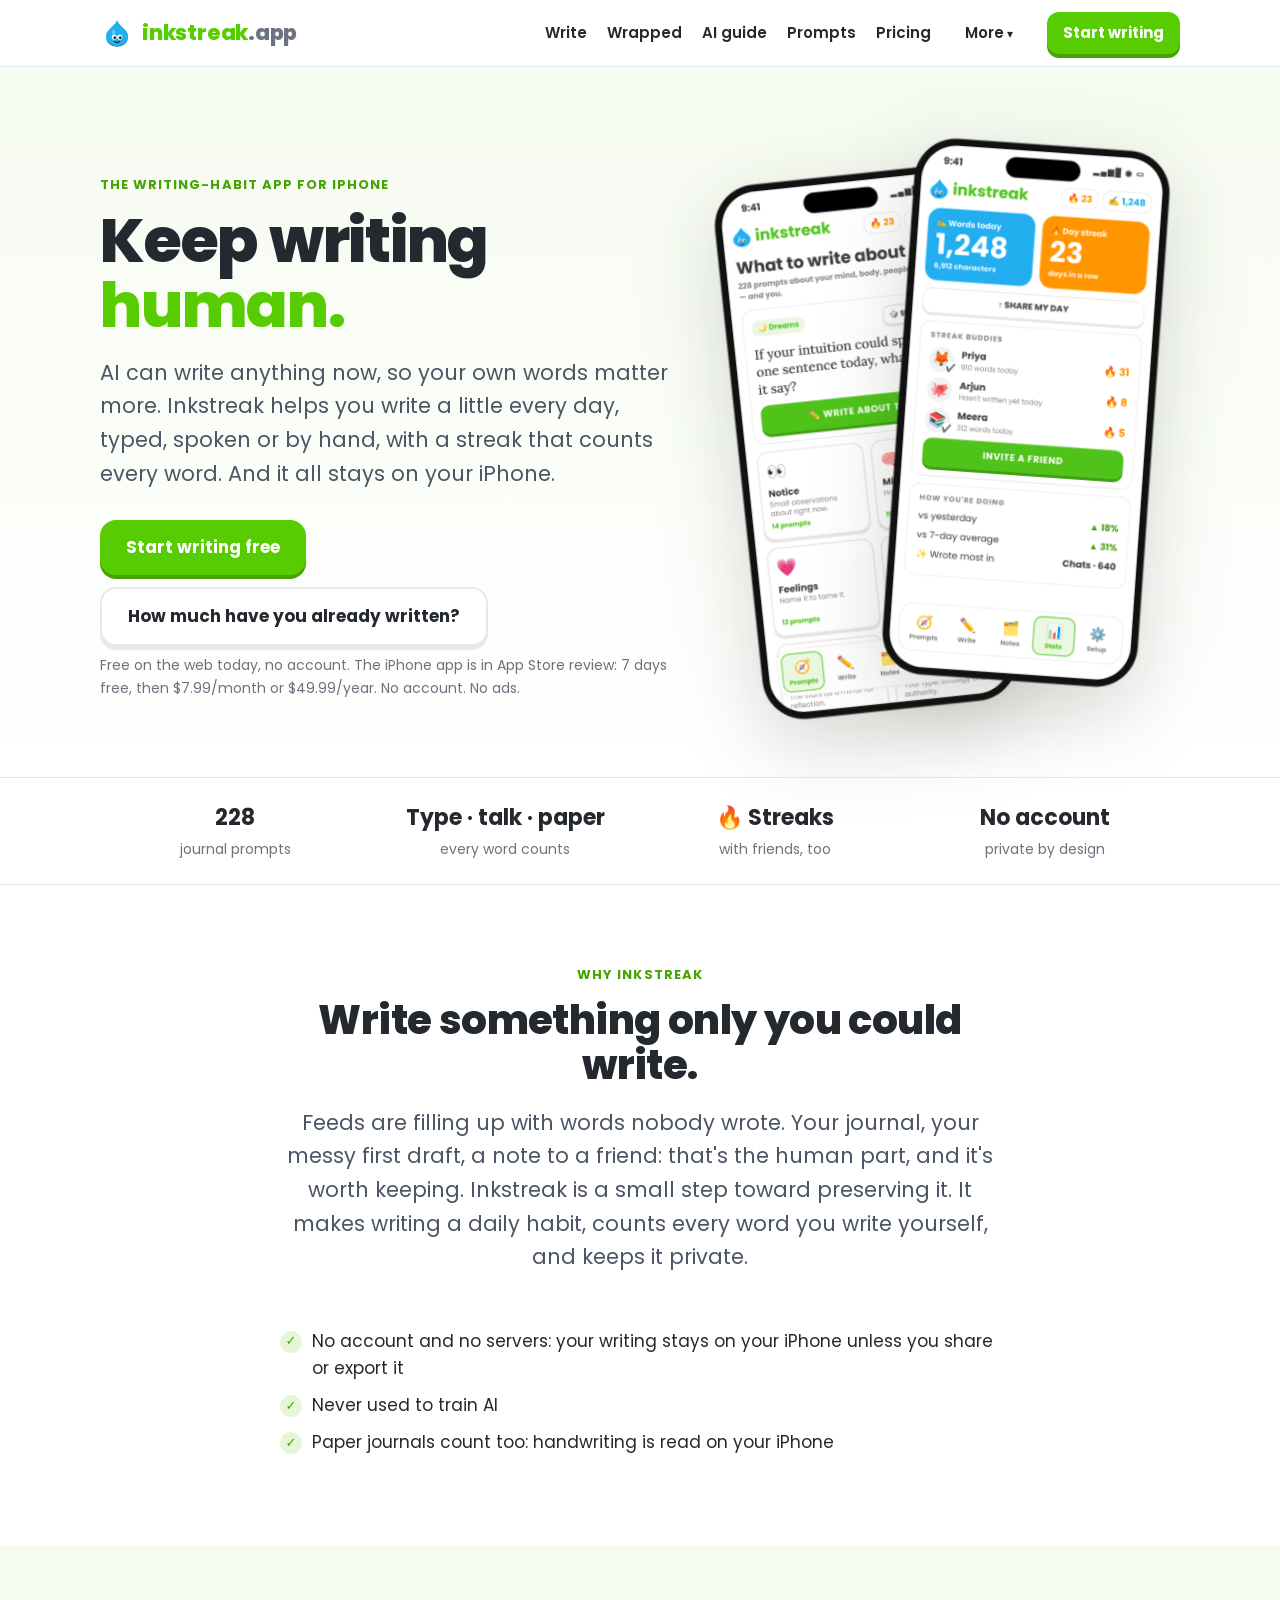
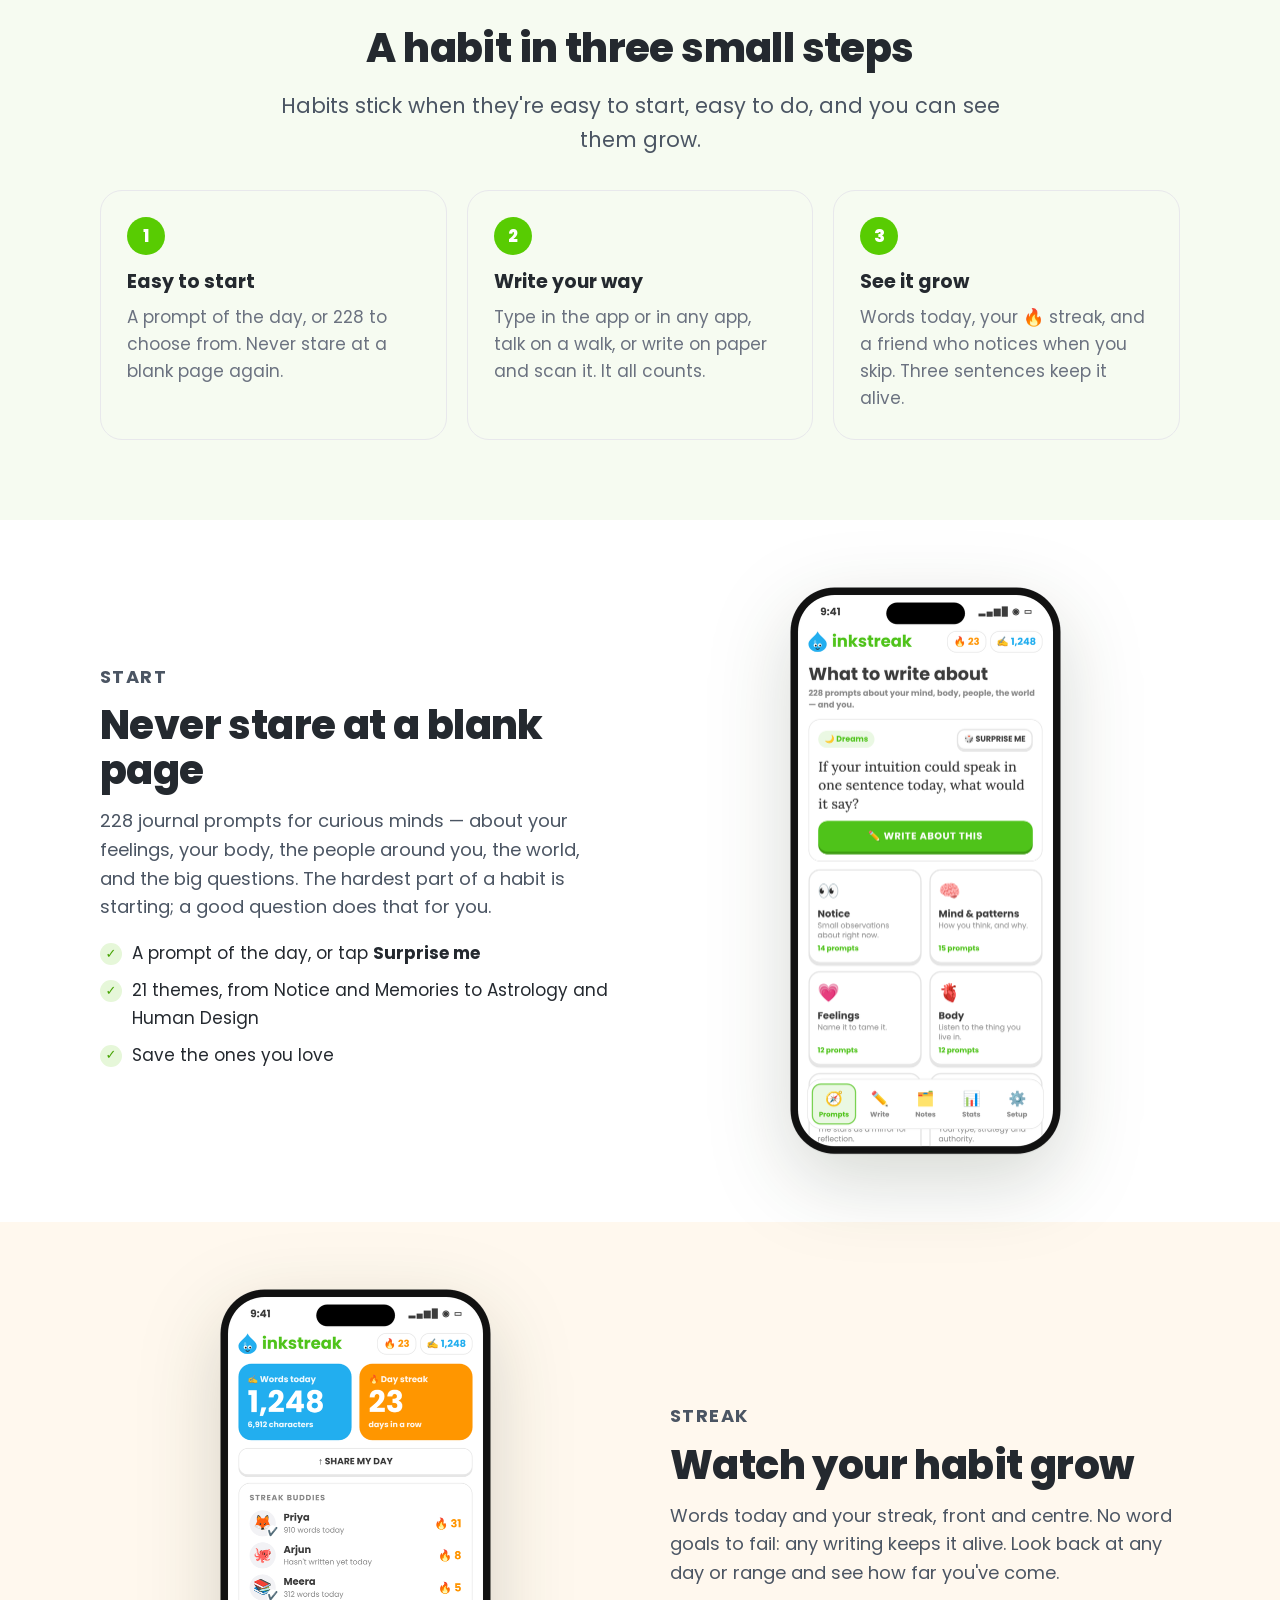
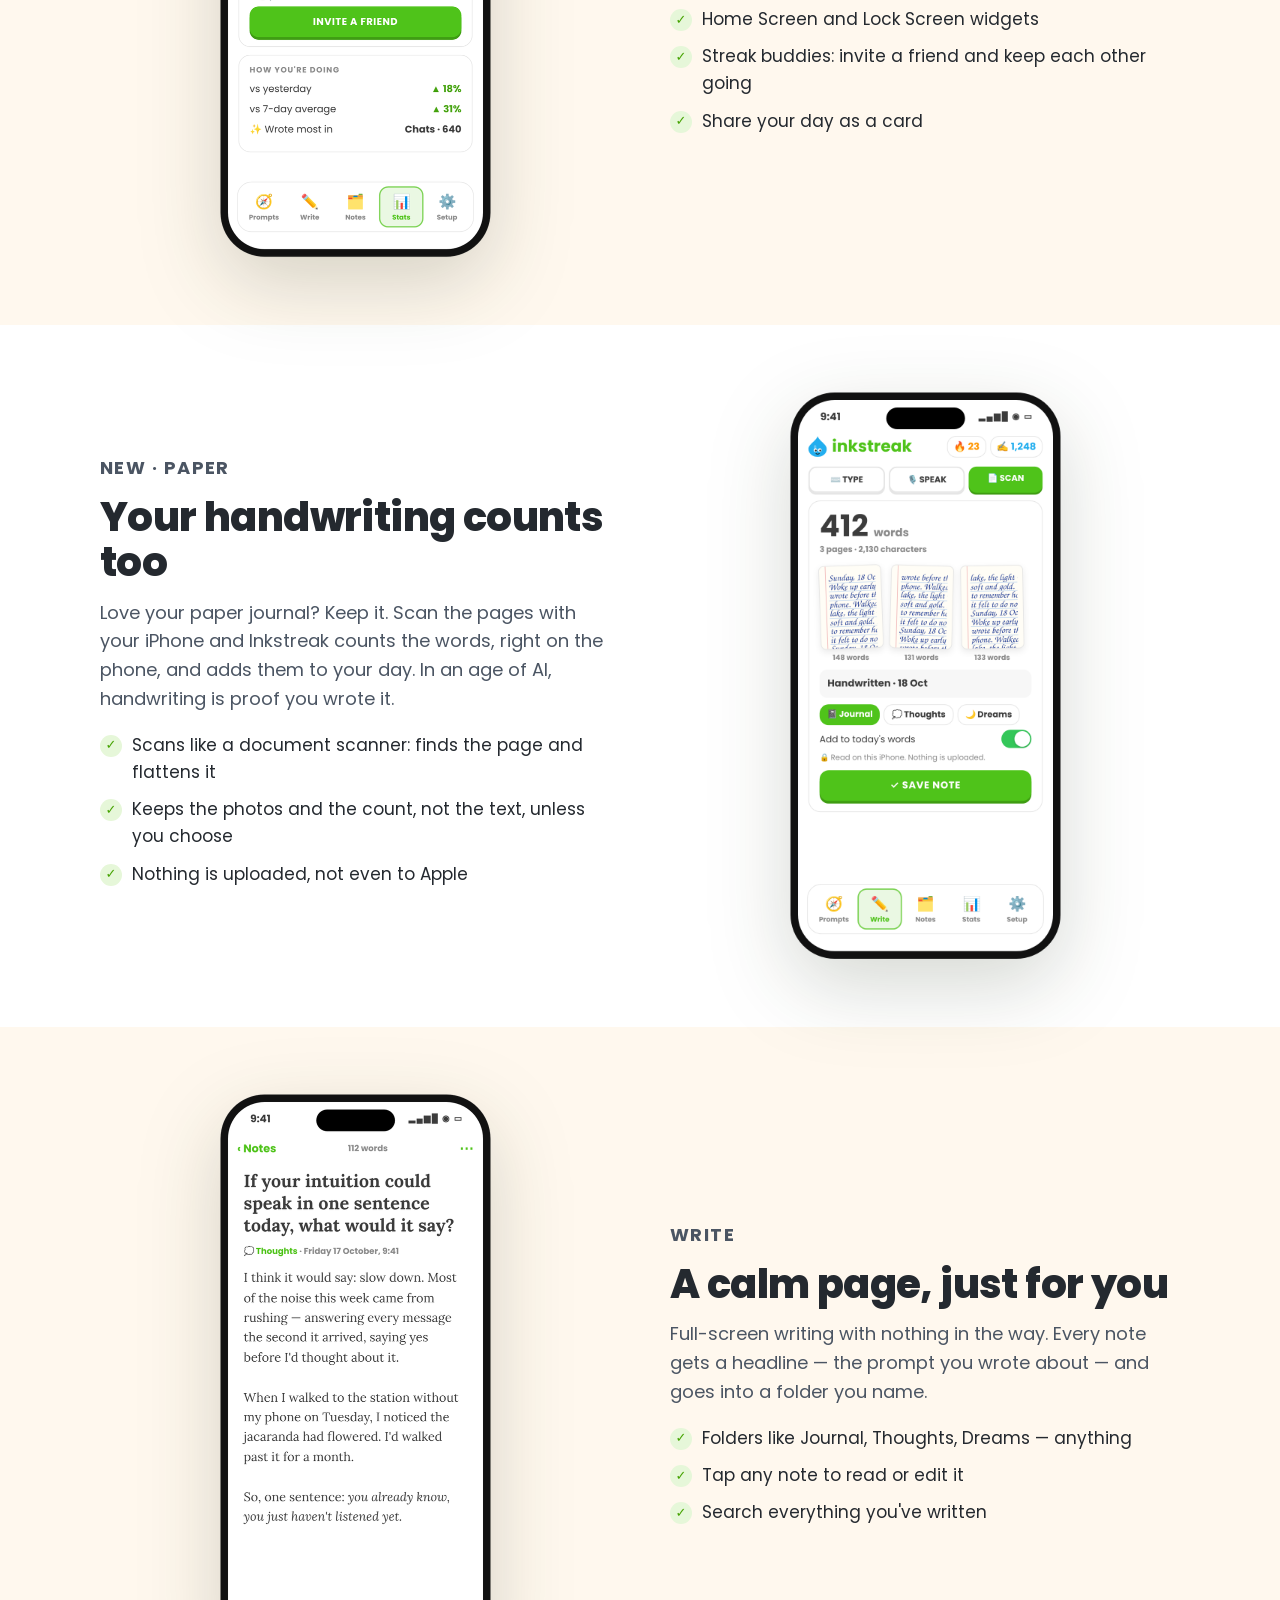
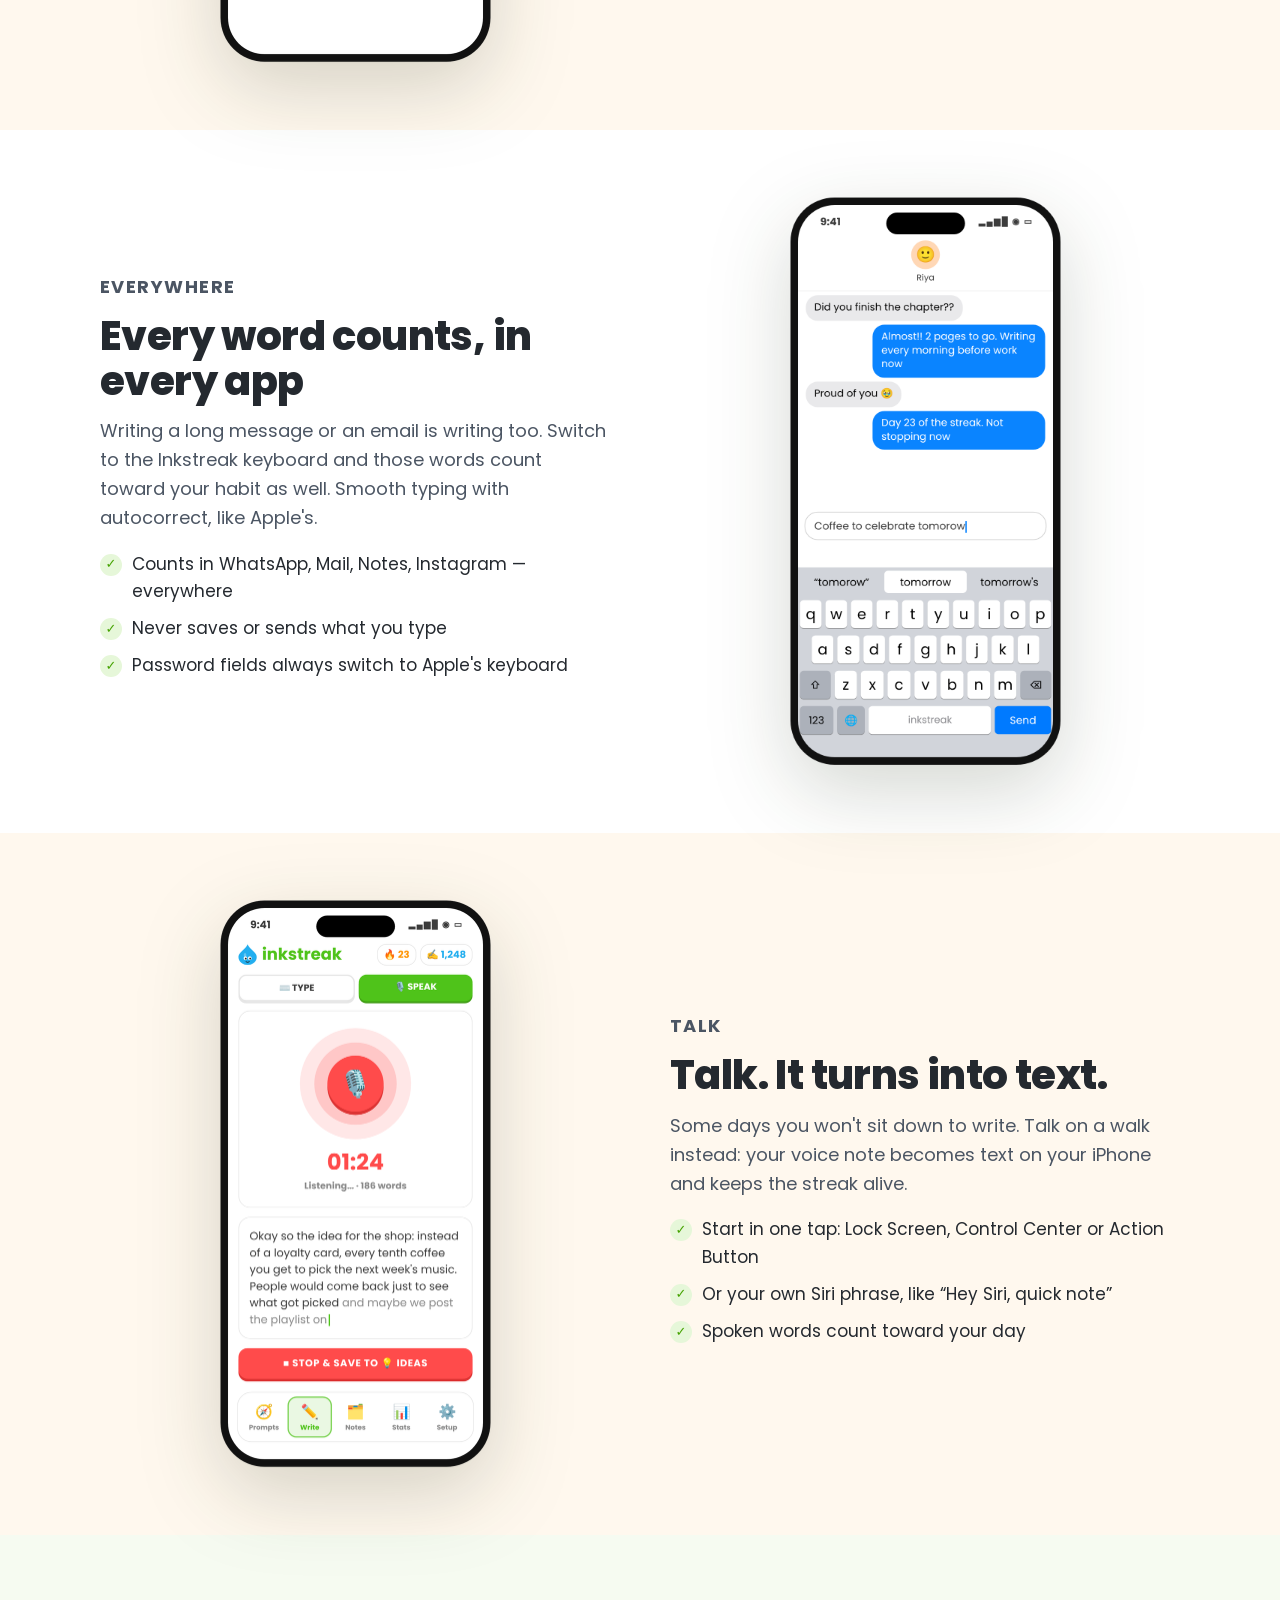
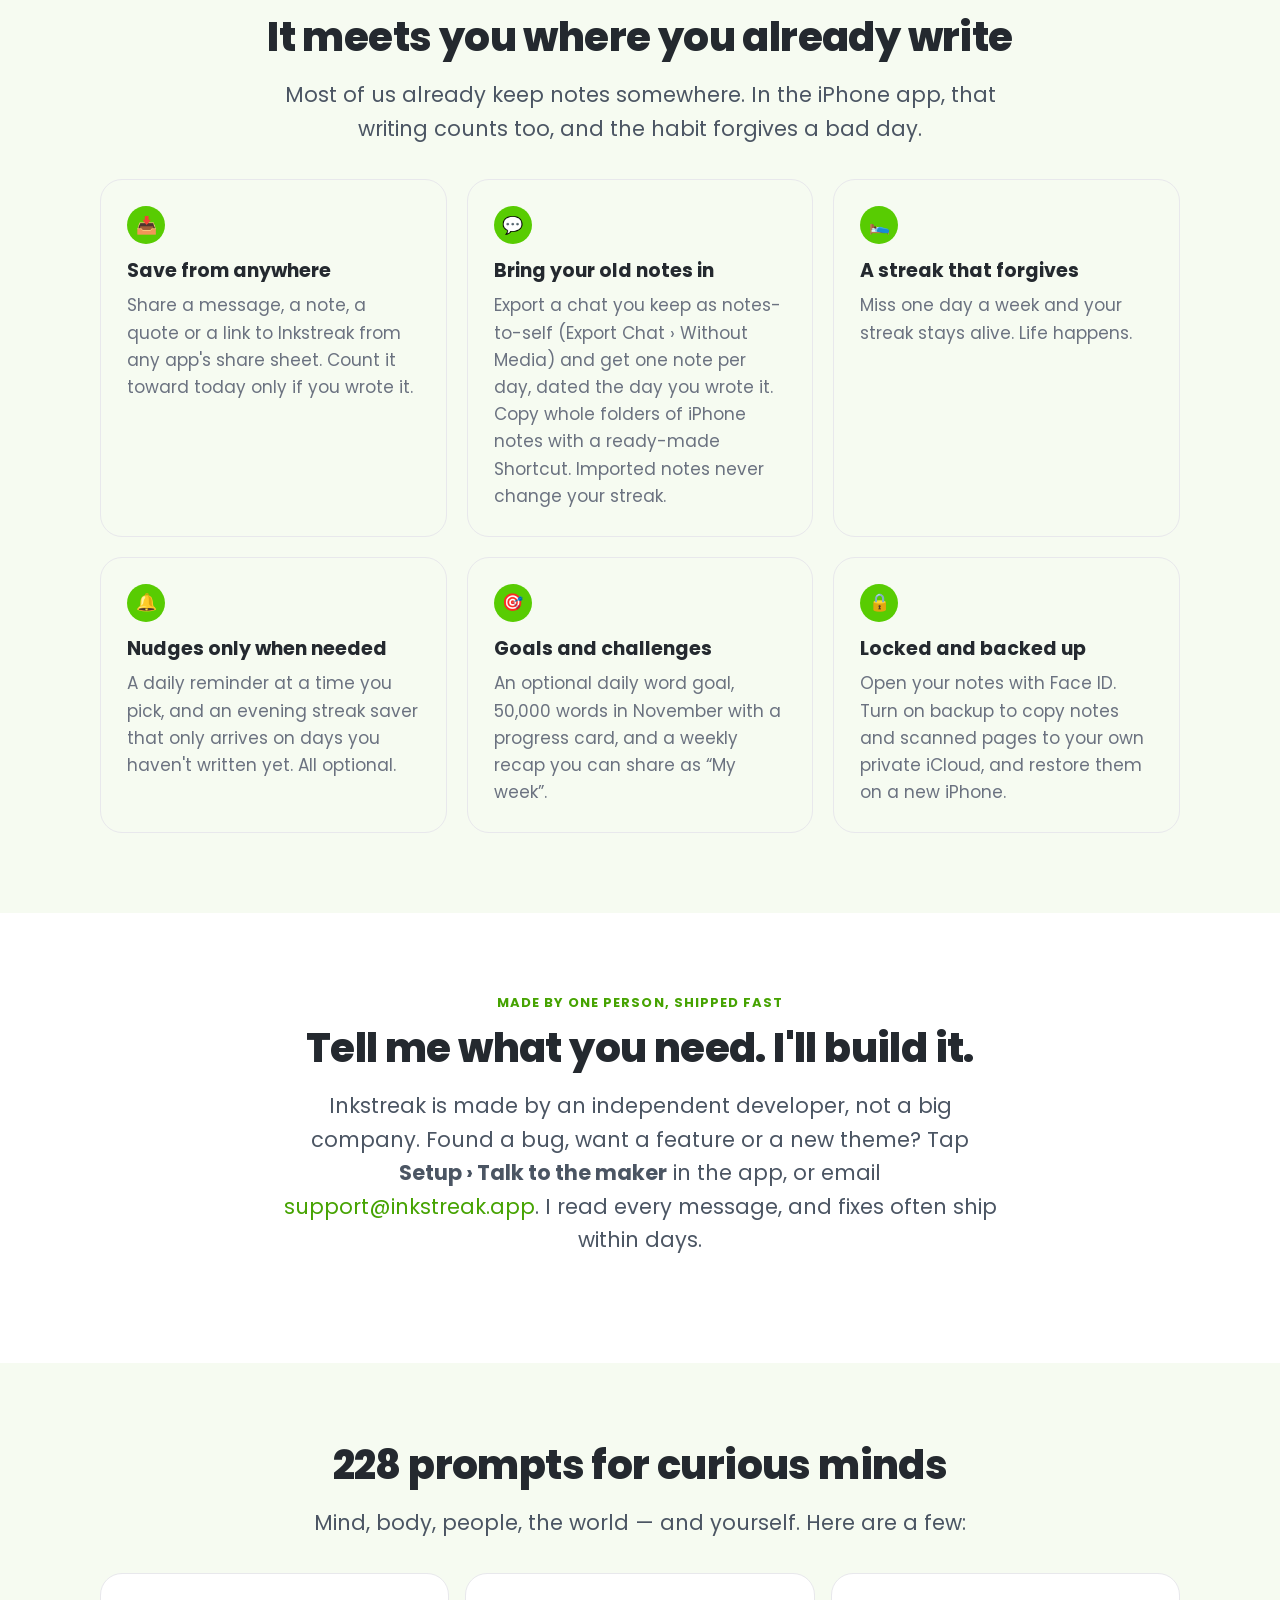
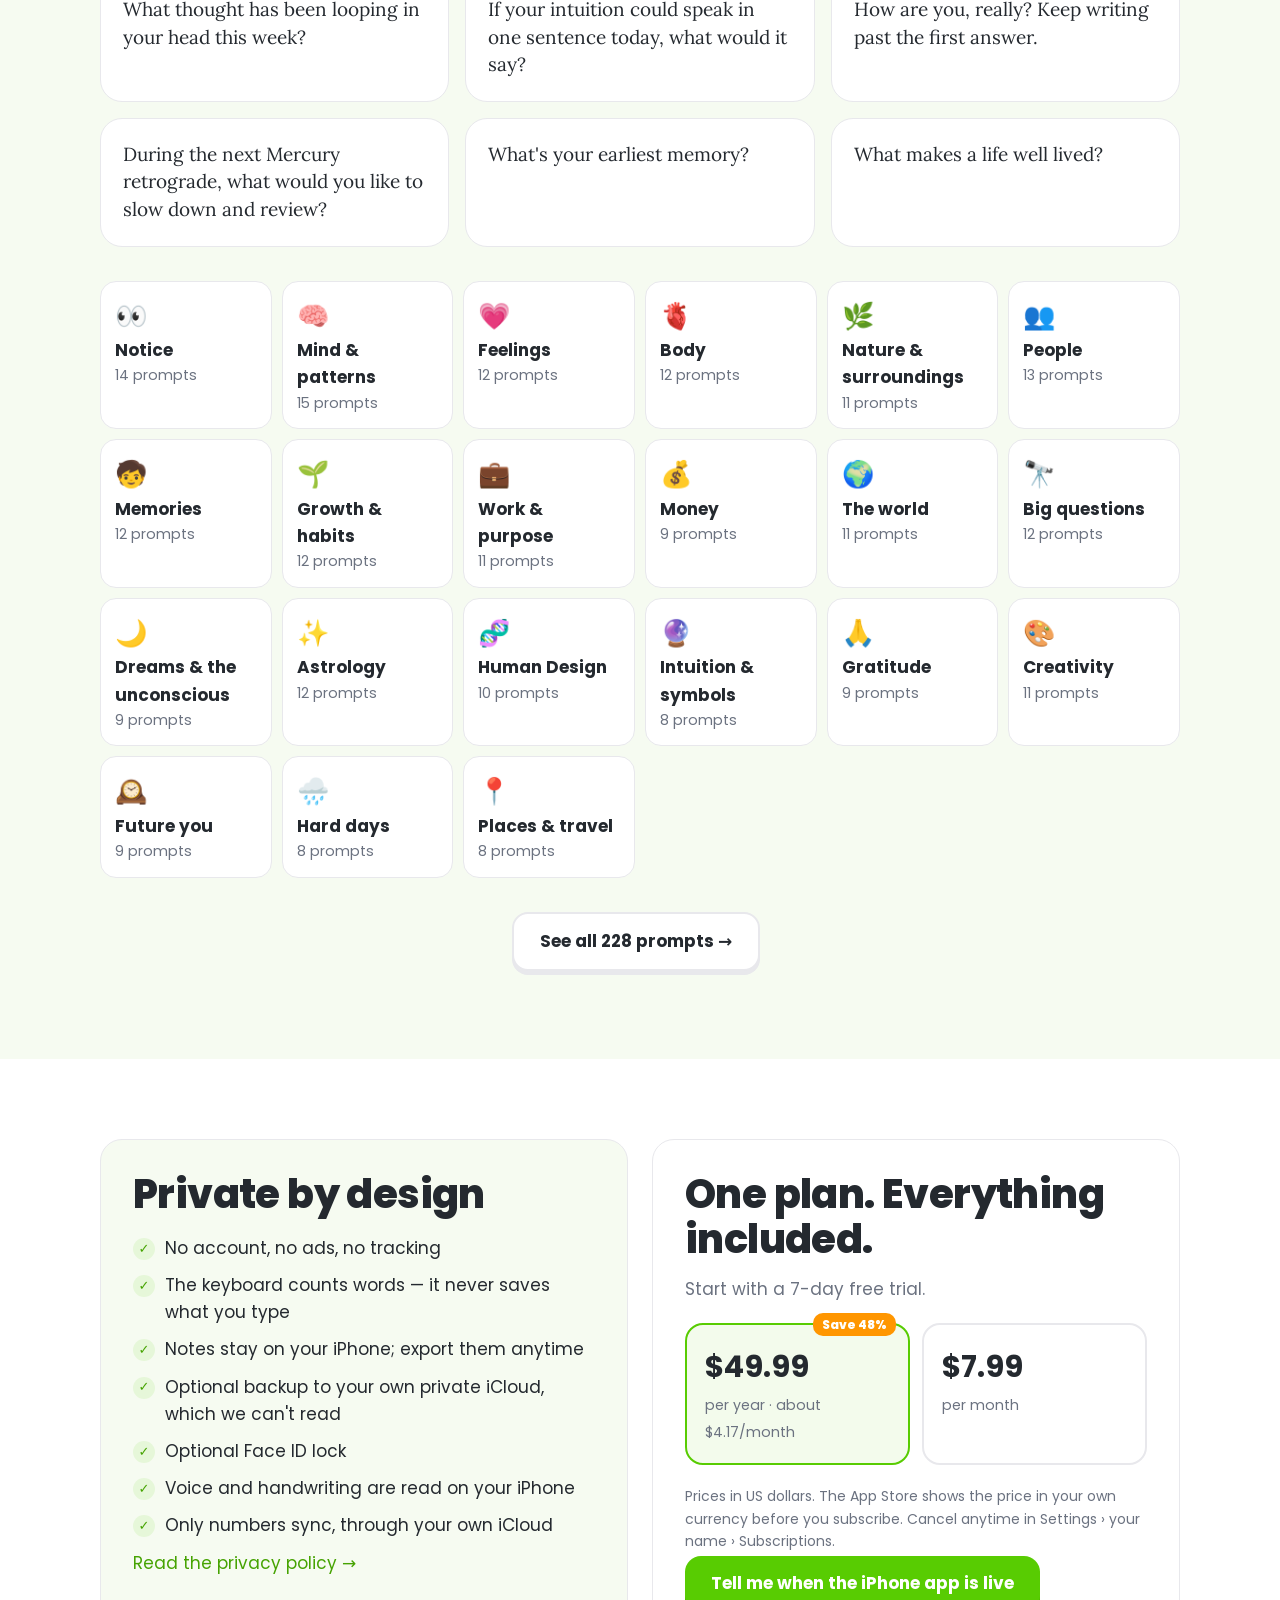
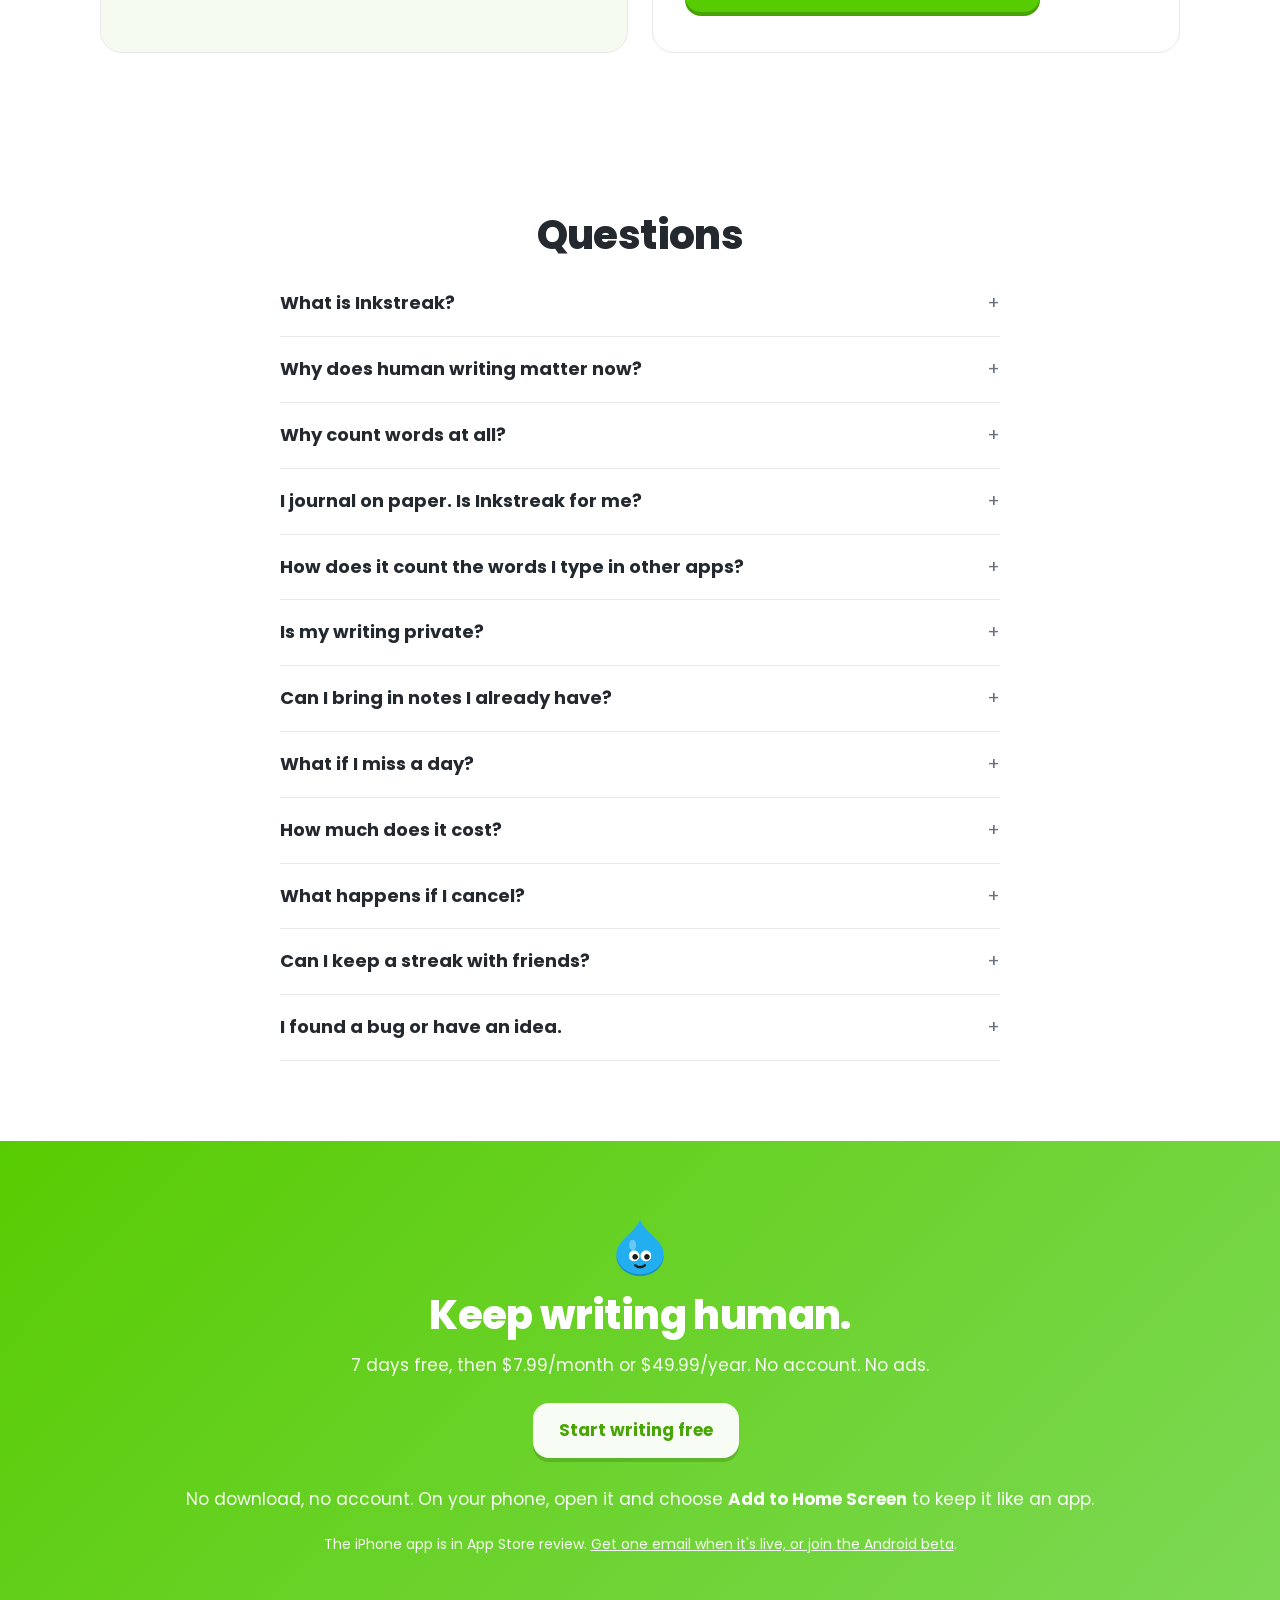
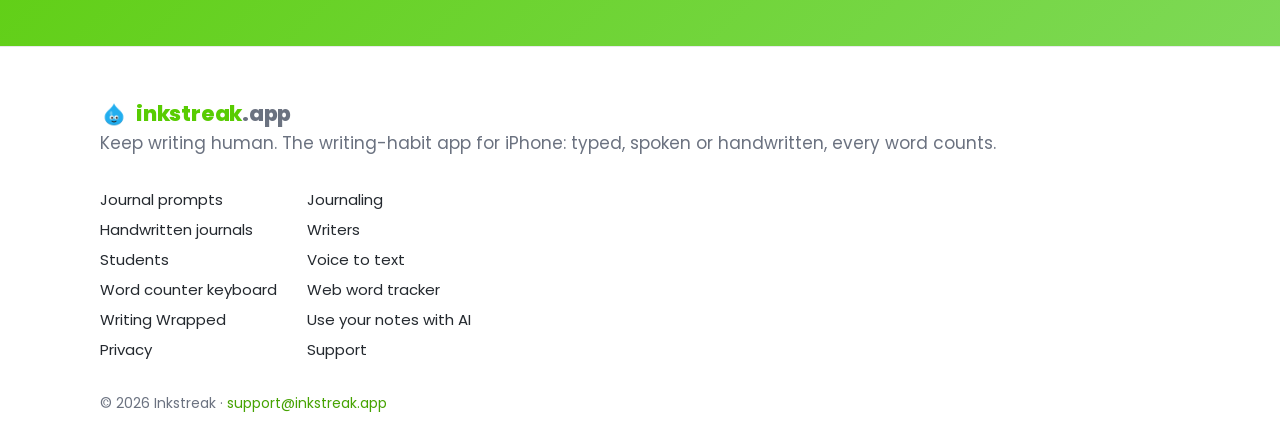
==== commit 8689e7df: "claude: iPhone app features from builds 6-7 on home page (share sheet, chat/notes import, rest days," ====
--- a/index.html
+++ b/index.html
@@ -17,9 +17,9 @@
 <link rel="preconnect" href="https://fonts.googleapis.com"><link rel="preconnect" href="https://fonts.gstatic.com" crossorigin>
 <link href="https://fonts.googleapis.com/css2?family=Poppins:wght@400;500;600;700;800&family=Lora:ital,wght@0,500;1,500&display=swap" rel="stylesheet">
 <link rel="stylesheet" href="style.css">
-<script defer data-website-id="dfid_KUDrv3UsUARsq1eUgd1q2" data-domain="inkstreak.app" src="https://datafa.st/js/script.cookieless.js"></script>
 <script type="application/ld+json">{"@context": "https://schema.org", "@type": "SoftwareApplication", "name": "Inkstreak: Word Count Tracker", "alternateName": "Inkstreak", "operatingSystem": "iOS 18 or later", "applicationCategory": "ProductivityApplication", "description": "Keep writing human. Build a daily writing habit with journal prompts, voice notes, handwritten-journal scanning and a streak that counts every word you write. Private, on your iPhone.", "url": "https://inkstreak.app/", "image": "https://inkstreak.app/img/icon-512.png", "offers": [{"@type": "Offer", "name": "Inkstreak Plus monthly (7-day free trial)", "price": "7.99", "priceCurrency": "USD"}, {"@type": "Offer", "name": "Inkstreak Plus yearly (7-day free trial)", "price": "49.99", "priceCurrency": "USD"}]}</script>
 <script type="application/ld+json">{"@context": "https://schema.org", "@type": "FAQPage", "mainEntity": [{"@type": "Question", "name": "What is Inkstreak?", "acceptedAnswer": {"@type": "Answer", "text": "An app that helps you build a daily writing habit. It gives you something to write about (228 journal prompts) and lets you write your way: type in the app or in any app with the Inkstreak keyboard, talk and it becomes text, or write on paper and scan the pages. Every word counts toward your daily streak, so a little writing every day becomes a habit that sticks."}}, {"@type": "Question", "name": "Why does human writing matter now?", "acceptedAnswer": {"@type": "Answer", "text": "Because so much text is now written by AI. Your own words, in a journal, a draft or a message, carry your thinking in a way generated text can't. Writing every day keeps that skill and that voice yours. Inkstreak keeps your writing on your iPhone and never uses it to train AI."}}, {"@type": "Question", "name": "Why count words at all?", "acceptedAnswer": {"@type": "Answer", "text": "Because what gets counted gets done. Seeing today's words and an unbroken streak is a small, honest reward that brings you back tomorrow. There's no word goal you have to hit: any writing on a day keeps the streak alive."}}, {"@type": "Question", "name": "I journal on paper. Is Inkstreak for me?", "acceptedAnswer": {"@type": "Answer", "text": "Yes. Scan your pages with your iPhone and Inkstreak counts the words on the phone itself, then adds them to your day. It keeps the photos and the count, not the text, unless you choose to. Nothing is uploaded."}}, {"@type": "Question", "name": "How does it count the words I type in other apps?", "acceptedAnswer": {"@type": "Answer", "text": "Switch to the Inkstreak keyboard (tap 🌐) and write anywhere: WhatsApp, Mail, Notes, Instagram. It looks like Apple's keyboard and adds up how many words you type. It never saves, reads back or sends your text, and password fields always use Apple's keyboard."}}, {"@type": "Question", "name": "Is my writing private?", "acceptedAnswer": {"@type": "Answer", "text": "Yes. There's no account and no server. Notes and scanned pages stay on your iPhone; only daily word counts sync between your devices through your own iCloud. Voice notes and handwriting are read on your iPhone."}}, {"@type": "Question", "name": "How much does it cost?", "acceptedAnswer": {"@type": "Answer", "text": "Everything starts with a 7-day free trial. After that it's $7.99 a month or $49.99 a year. Prices differ by country, and the App Store always shows yours before you subscribe. Cancel anytime in Settings › your name › Subscriptions before the trial ends and you pay nothing."}}, {"@type": "Question", "name": "What happens if I cancel?", "acceptedAnswer": {"@type": "Answer", "text": "The keyboard keeps working as a normal keyboard, but counting pauses. Your notes stay yours — you can still open, copy and export them."}}, {"@type": "Question", "name": "Can I keep a streak with friends?", "acceptedAnswer": {"@type": "Answer", "text": "Yes. Invite friends with a link from the Stats tab. You'll see each other's streak and words today — never your notes. It works through iCloud, so nobody needs an account."}}, {"@type": "Question", "name": "I found a bug or have an idea.", "acceptedAnswer": {"@type": "Answer", "text": "Please tell me! In the app, go to Setup › Talk to the maker, or email support@inkstreak.app. Inkstreak is made by one person, and fixes and ideas often ship within days."}}]}</script>
+<script defer src="https://cloud.umami.is/script.js" data-website-id="fe1f036c-1ed7-4bc9-9ce5-910496a35b1e"></script>
 </head>
 <body>
 <header class="top"><div class="wrap top-row">
@@ -27,7 +27,7 @@
   <nav aria-label="Main" class="main-nav"><a href="write/">Write</a><a href="wrapped/">Wrapped</a><a href="guide/">AI guide</a><a href="journal-prompts.html">Prompts</a><a href="index.html#pricing">Pricing</a></nav>
   <details class="menu"><summary aria-label="Menu"><span class="menu-more">More</span><span class="menu-burger" aria-hidden="true">☰</span></summary>
     <div class="menu-panel">
-      <div><p class="menu-h">Free on the web</p><a href="write/">Write and track words</a><a href="write/#paper">Count a paper page</a><a href="wrapped/">Writing Wrapped</a><a href="guide/">Use your notes with AI</a></div>
+      <div><p class="menu-h">Free on the web</p><a href="write/">Write and track words</a><a href="write/#paper">Count a paper page</a><a href="write/#story">My Story, year by year</a><a href="wrapped/">Writing Wrapped</a><a href="guide/">Use your notes with AI</a></div>
       <div><p class="menu-h">The app</p><a href="index.html#features">How it works</a><a href="index.html#pricing">Pricing</a><a href="write/#get-app">iPhone and Android</a><a href="support.html">Help</a><a href="privacy.html">Privacy</a></div>
       <div><p class="menu-h">Guides</p><a href="journal-prompts.html">228 journal prompts</a><a href="journaling.html">Journaling</a><a href="handwritten-journal.html">Handwritten journals</a><a href="writers.html">For writers</a><a href="students.html">For students</a><a href="voice-to-text.html">Voice to text</a><a href="typing-stats.html">Word counter keyboard</a></div>
     </div>
@@ -95,6 +95,19 @@
 <div class="feature-text"><p class="kicker">Talk</p><h2>Talk. It turns into text.</h2><p>Some days you won't sit down to write. Talk on a walk instead: your voice note becomes text on your iPhone and keeps the streak alive.</p><ul class="ticks"><li>Start in one tap: Lock Screen, Control Center or Action Button</li><li>Or your own Siri phrase, like “Hey Siri, quick note”</li><li>Spoken words count toward your day</li></ul></div>
 <div class="feature-img"><img class="phone " src="screen-voice.png" alt="Recording a voice note" width="285" height="582" loading="lazy"></div></div></section>
 
+<section class="section tint" id="new"><div class="wrap">
+  <h2 class="center">It meets you where you already write</h2>
+  <p class="center lead narrow">Most of us already keep notes somewhere. In the iPhone app, that writing counts too, and the habit forgives a bad day.</p>
+  <div class="steps">
+    <div class="step"><span>📥</span><h3>Save from anywhere</h3><p>Share a message, a note, a quote or a link to Inkstreak from any app's share sheet. Count it toward today only if you wrote it.</p></div>
+    <div class="step"><span>💬</span><h3>Bring your old notes in</h3><p>Export a chat you keep as notes-to-self (Export Chat › Without Media) and get one note per day, dated the day you wrote it. Copy whole folders of iPhone notes with a ready-made Shortcut. Imported notes never change your streak.</p></div>
+    <div class="step"><span>🛌</span><h3>A streak that forgives</h3><p>Miss one day a week and your streak stays alive. Life happens.</p></div>
+    <div class="step"><span>🔔</span><h3>Nudges only when needed</h3><p>A daily reminder at a time you pick, and an evening streak saver that only arrives on days you haven't written yet. All optional.</p></div>
+    <div class="step"><span>🎯</span><h3>Goals and challenges</h3><p>An optional daily word goal, 50,000 words in November with a progress card, and a weekly recap you can share as “My week”.</p></div>
+    <div class="step"><span>🔒</span><h3>Locked and backed up</h3><p>Open your notes with Face ID. Turn on backup to copy notes and scanned pages to your own private iCloud, and restore them on a new iPhone.</p></div>
+  </div>
+</div></section>
+
 <section class="section"><div class="wrap narrow center">
   <p class="kicker">Made by one person, shipped fast</p>
   <h2>Tell me what you need. I'll build it.</h2>
@@ -116,6 +129,8 @@
       <li>No account, no ads, no tracking</li>
       <li>The keyboard counts words — it never saves what you type</li>
       <li>Notes stay on your iPhone; export them anytime</li>
+      <li>Optional backup to your own private iCloud, which we can't read</li>
+      <li>Optional Face ID lock</li>
       <li>Voice and handwriting are read on your iPhone</li>
       <li>Only numbers sync, through your own iCloud</li>
     </ul>
@@ -133,7 +148,7 @@
   </div>
 </div></section>
 
-<section class="section"><div class="wrap narrow"><h2 class="center">Questions</h2><details><summary>What is Inkstreak?</summary><p>An app that helps you build a daily writing habit. It gives you something to write about (228 journal prompts) and lets you write your way: type in the app or in any app with the Inkstreak keyboard, talk and it becomes text, or write on paper and scan the pages. Every word counts toward your daily streak, so a little writing every day becomes a habit that sticks.</p></details><details><summary>Why does human writing matter now?</summary><p>Because so much text is now written by AI. Your own words, in a journal, a draft or a message, carry your thinking in a way generated text can't. Writing every day keeps that skill and that voice yours. Inkstreak keeps your writing on your iPhone and never uses it to train AI.</p></details><details><summary>Why count words at all?</summary><p>Because what gets counted gets done. Seeing today's words and an unbroken streak is a small, honest reward that brings you back tomorrow. There's no word goal you have to hit: any writing on a day keeps the streak alive.</p></details><details><summary>I journal on paper. Is Inkstreak for me?</summary><p>Yes. Scan your pages with your iPhone and Inkstreak counts the words on the phone itself, then adds them to your day. It keeps the photos and the count, not the text, unless you choose to. Nothing is uploaded.</p></details><details><summary>How does it count the words I type in other apps?</summary><p>Switch to the Inkstreak keyboard (tap 🌐) and write anywhere: WhatsApp, Mail, Notes, Instagram. It looks like Apple's keyboard and adds up how many words you type. It never saves, reads back or sends your text, and password fields always use Apple's keyboard.</p></details><details><summary>Is my writing private?</summary><p>Yes. There's no account and no server. Notes and scanned pages stay on your iPhone; only daily word counts sync between your devices through your own iCloud. Voice notes and handwriting are read on your iPhone.</p></details><details><summary>How much does it cost?</summary><p>Everything starts with a 7-day free trial. After that it's <span data-inr="₹99">$7.99</span> a month or <span data-inr="₹999">$49.99</span> a year. <span data-inr=''>Prices differ by country, and the App Store always shows yours before you subscribe. </span>Cancel anytime in Settings › your name › Subscriptions before the trial ends and you pay nothing.</p></details><details><summary>What happens if I cancel?</summary><p>The keyboard keeps working as a normal keyboard, but counting pauses. Your notes stay yours — you can still open, copy and export them.</p></details><details><summary>Can I keep a streak with friends?</summary><p>Yes. Invite friends with a link from the Stats tab. You'll see each other's streak and words today — never your notes. It works through iCloud, so nobody needs an account.</p></details><details><summary>I found a bug or have an idea.</summary><p>Please tell me! In the app, go to Setup › Talk to the maker, or email support@inkstreak.app. Inkstreak is made by one person, and fixes and ideas often ship within days.</p></details></div></section>
+<section class="section"><div class="wrap narrow"><h2 class="center">Questions</h2><details><summary>What is Inkstreak?</summary><p>An app that helps you build a daily writing habit. It gives you something to write about (228 journal prompts) and lets you write your way: type in the app or in any app with the Inkstreak keyboard, talk and it becomes text, or write on paper and scan the pages. Every word counts toward your daily streak, so a little writing every day becomes a habit that sticks.</p></details><details><summary>Why does human writing matter now?</summary><p>Because so much text is now written by AI. Your own words, in a journal, a draft or a message, carry your thinking in a way generated text can't. Writing every day keeps that skill and that voice yours. Inkstreak keeps your writing on your iPhone and never uses it to train AI.</p></details><details><summary>Why count words at all?</summary><p>Because what gets counted gets done. Seeing today's words and an unbroken streak is a small, honest reward that brings you back tomorrow. There's no word goal you have to hit: any writing on a day keeps the streak alive.</p></details><details><summary>I journal on paper. Is Inkstreak for me?</summary><p>Yes. Scan your pages with your iPhone and Inkstreak counts the words on the phone itself, then adds them to your day. It keeps the photos and the count, not the text, unless you choose to. Nothing is uploaded.</p></details><details><summary>How does it count the words I type in other apps?</summary><p>Switch to the Inkstreak keyboard (tap 🌐) and write anywhere: WhatsApp, Mail, Notes, Instagram. It looks like Apple's keyboard and adds up how many words you type. It never saves, reads back or sends your text, and password fields always use Apple's keyboard.</p></details><details><summary>Is my writing private?</summary><p>Yes. There's no account and no server. Notes and scanned pages stay on your iPhone; only daily word counts sync between your devices through your own iCloud. If you turn on backup, notes and scanned pages are also copied to your own private iCloud, which only you can see. You can lock the app with Face ID. Voice notes and handwriting are read on your iPhone.</p></details><details><summary>Can I bring in notes I already have?</summary><p>Yes. Share anything to Inkstreak from the share sheet, export a chat you use as notes-to-self (one note per day), or copy folders of iPhone notes with a Shortcut. It all happens on your iPhone, and imported notes don't change your streak or today's words.</p></details><details><summary>What if I miss a day?</summary><p>One missed day a week is forgiven as a rest day, as long as you wrote the day before. Two missed days in a row end the streak.</p></details><details><summary>How much does it cost?</summary><p>Everything starts with a 7-day free trial. After that it's <span data-inr="₹99">$7.99</span> a month or <span data-inr="₹999">$49.99</span> a year. <span data-inr=''>Prices differ by country, and the App Store always shows yours before you subscribe. </span>Cancel anytime in Settings › your name › Subscriptions before the trial ends and you pay nothing.</p></details><details><summary>What happens if I cancel?</summary><p>The keyboard keeps working as a normal keyboard, but counting pauses. Your notes stay yours — you can still open, copy and export them.</p></details><details><summary>Can I keep a streak with friends?</summary><p>Yes. Invite friends with a link from the Stats tab. You'll see each other's streak and words today — never your notes. It works through iCloud, so nobody needs an account.</p></details><details><summary>I found a bug or have an idea.</summary><p>Please tell me! In the app, go to Setup › Talk to the maker, or email support@inkstreak.app. Inkstreak is made by one person, and fixes and ideas often ship within days.</p></details></div></section>
 <section class="cta-band" id="get"><div class="wrap center">
   <img src="inky.png" alt="" width="72" height="72">
   <h2>Keep writing human.</h2>
